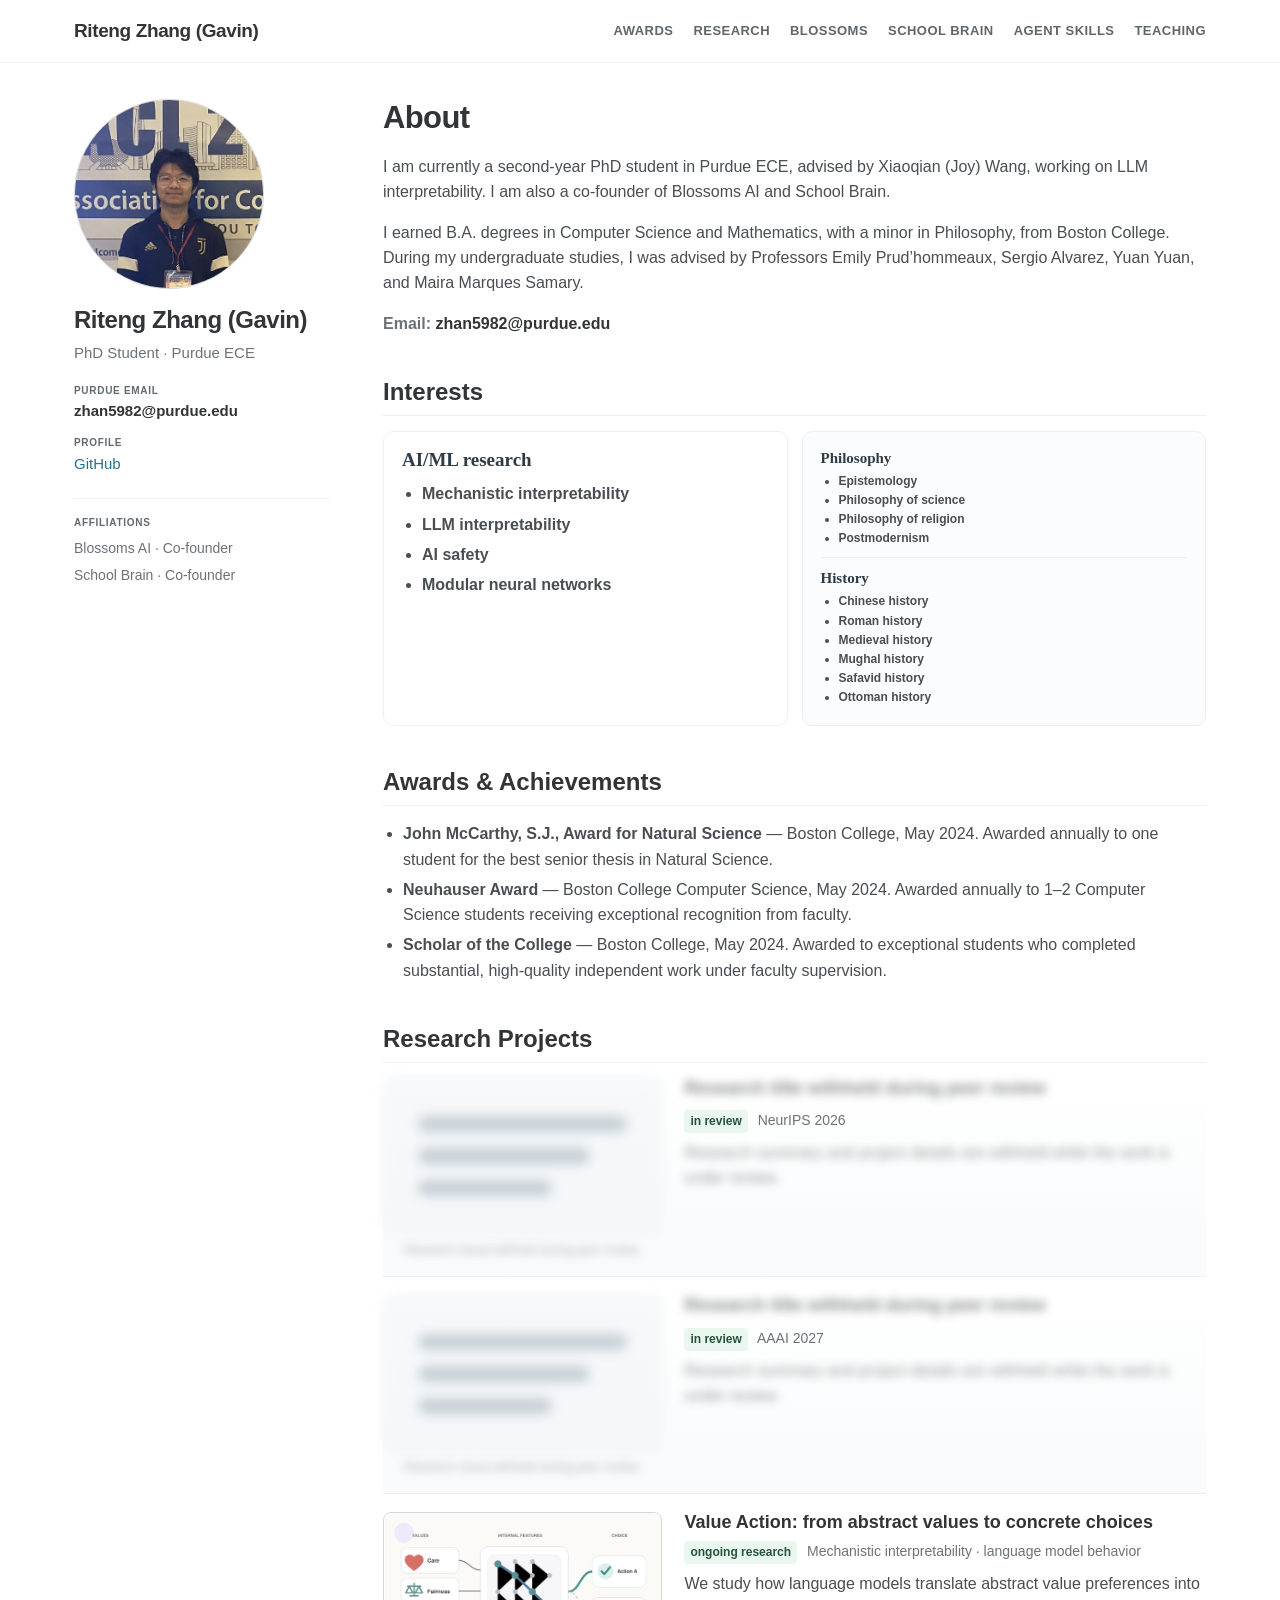
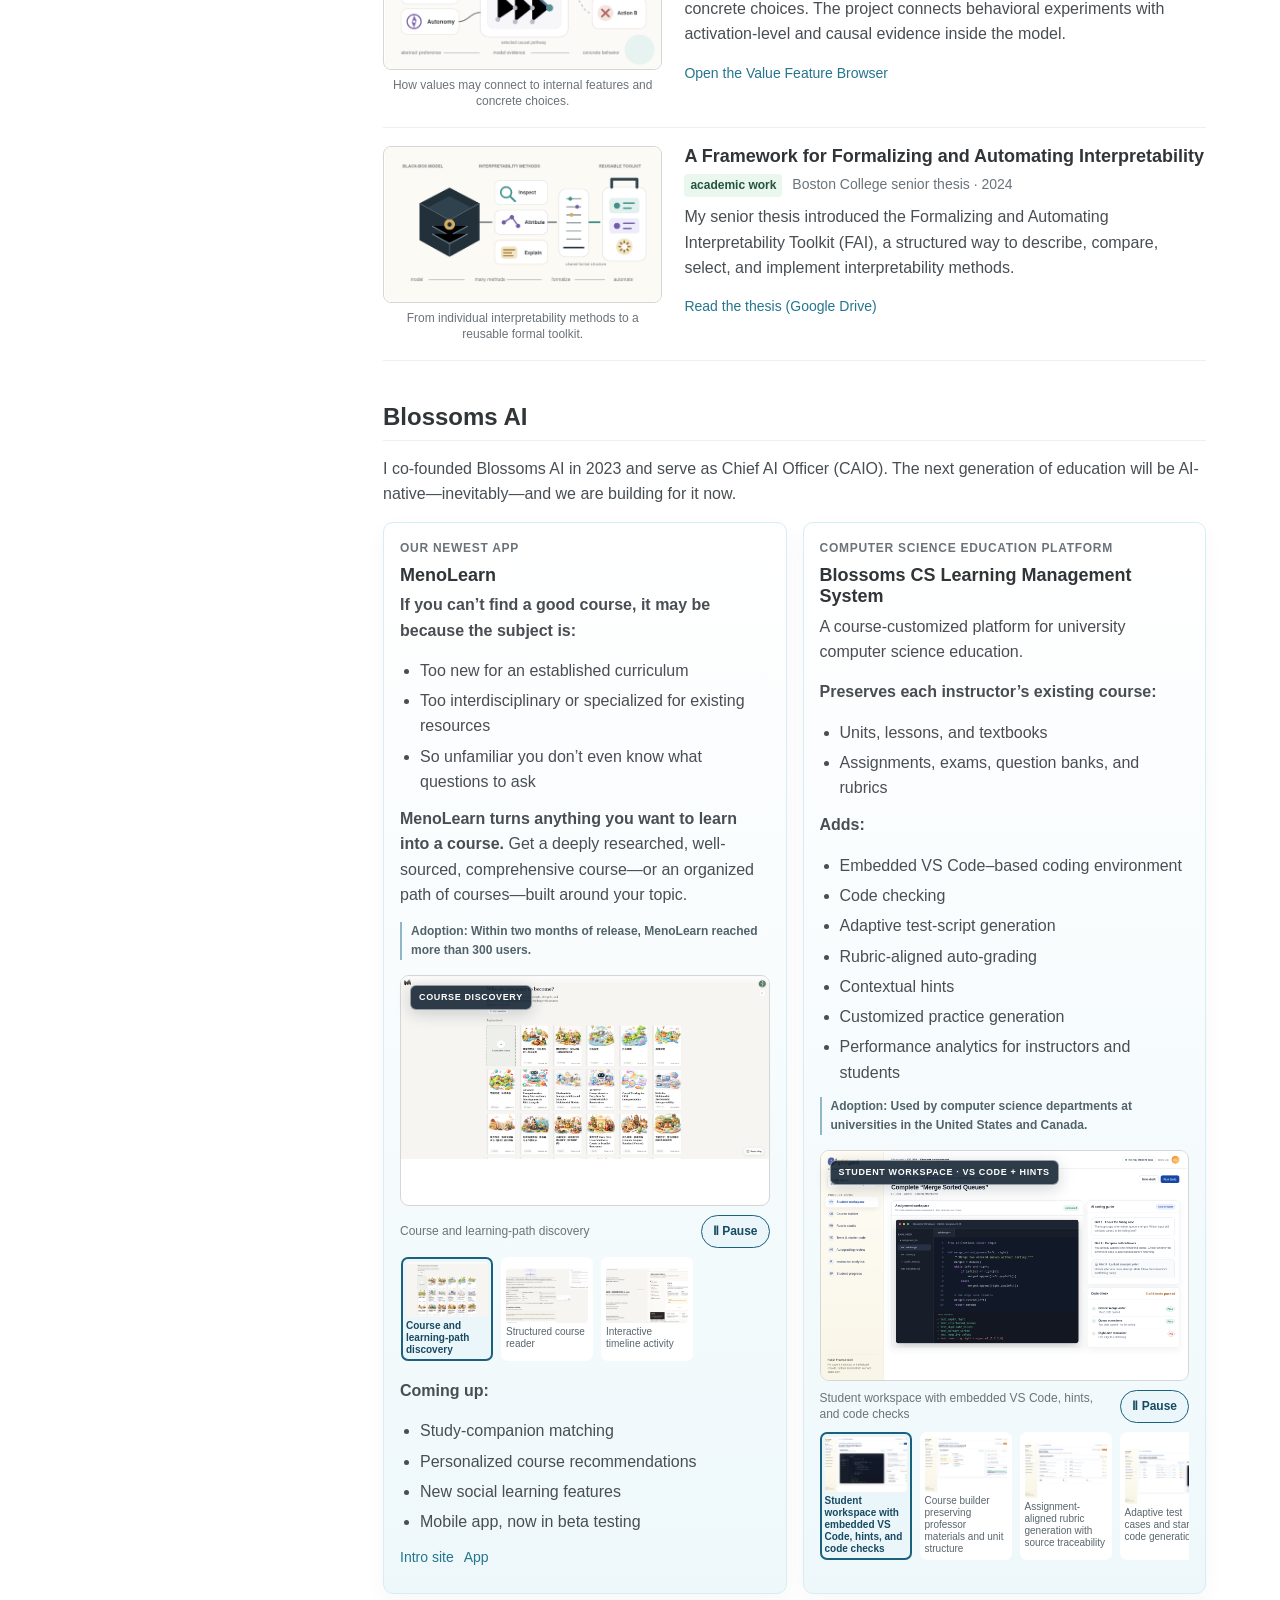
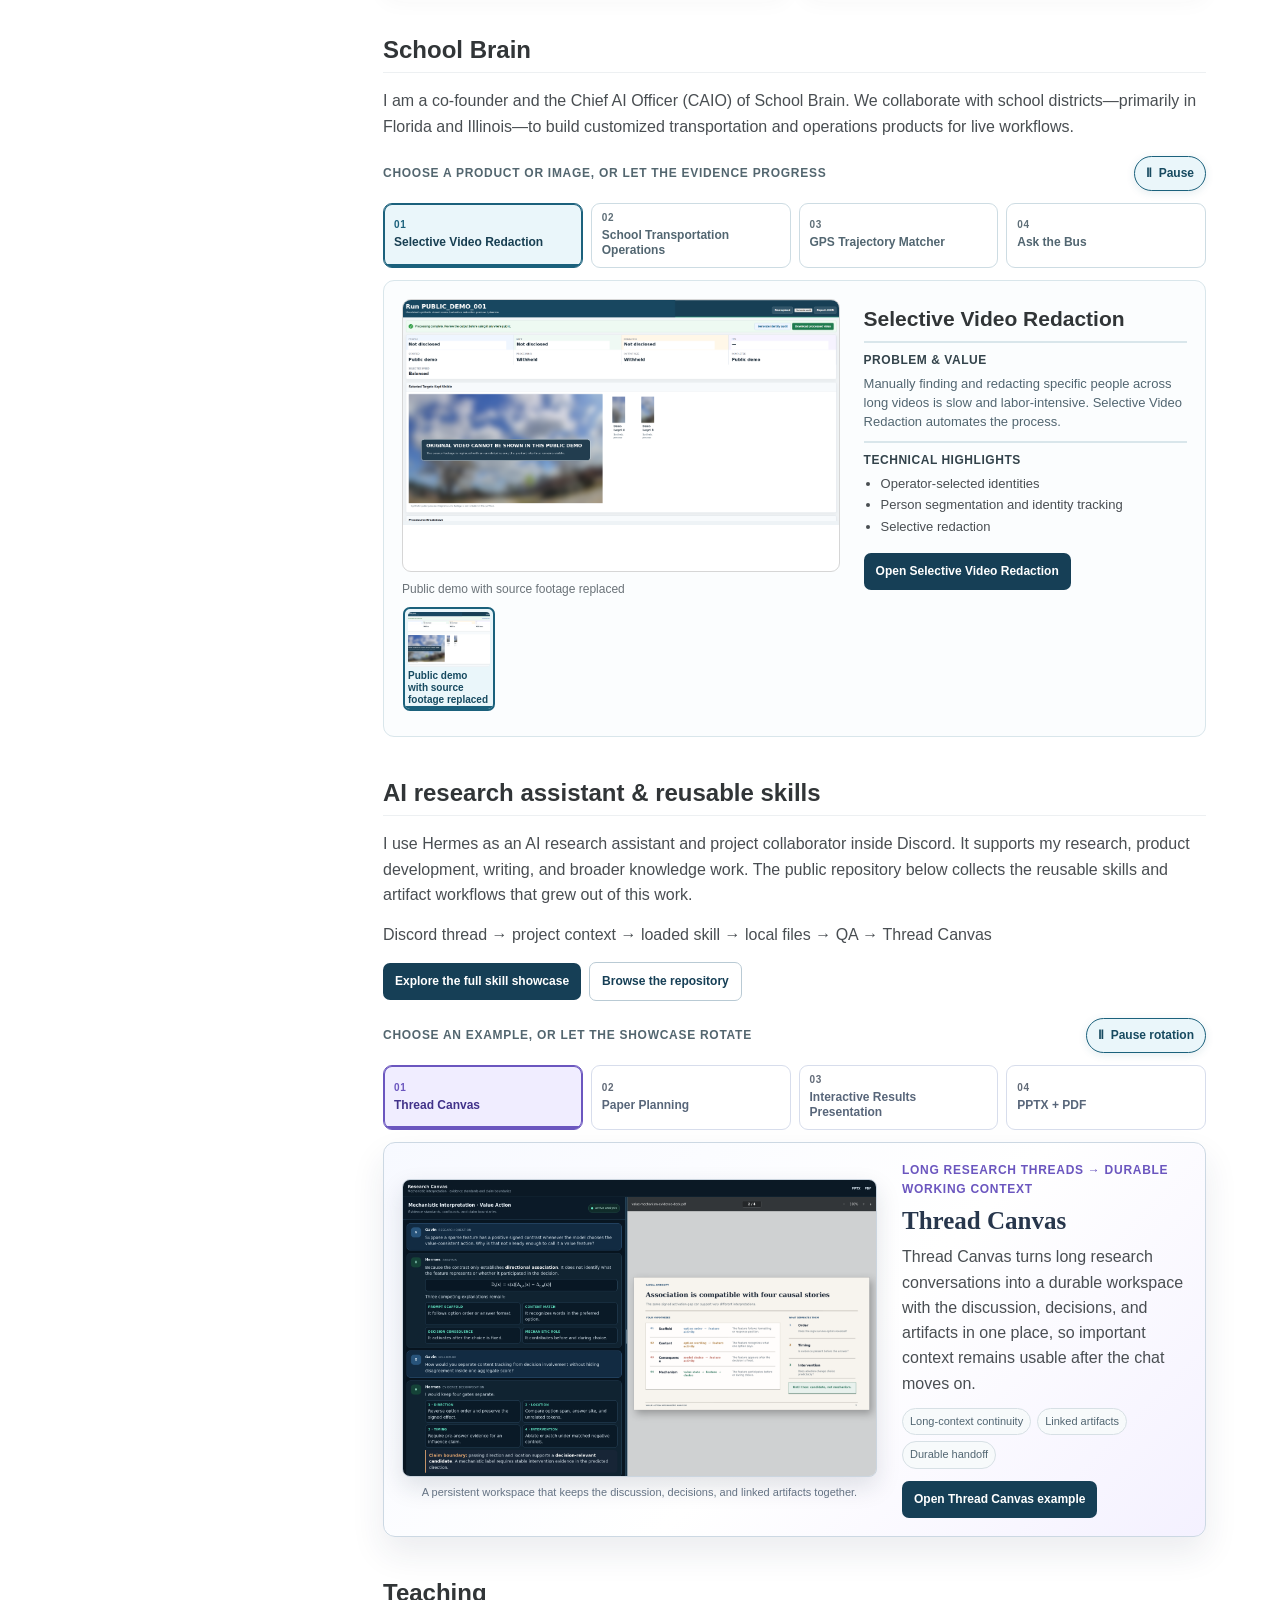
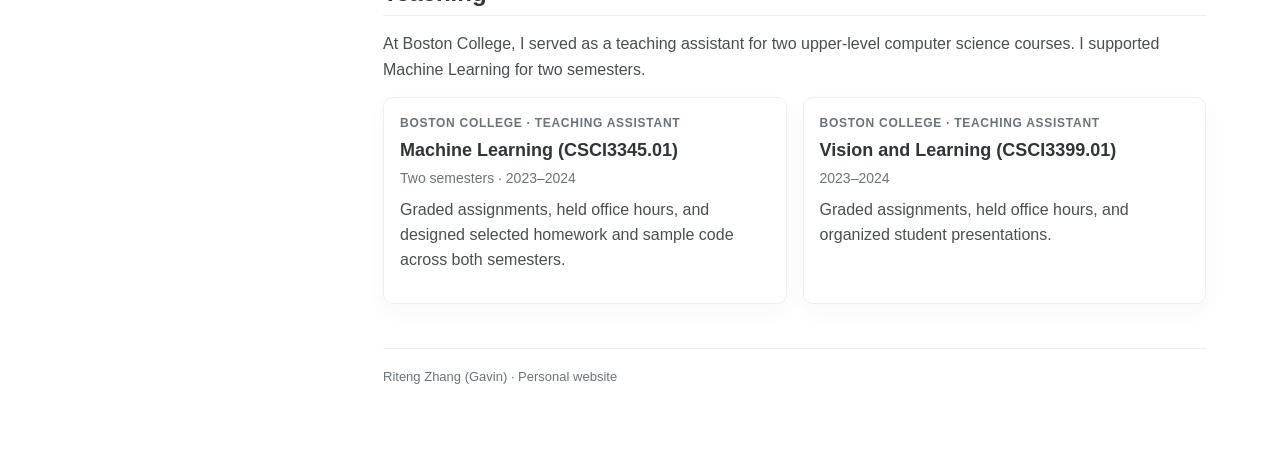
==== index.html @ 4fc99ac1 "[verified] Add Ask the Bus benchmark evidence" ====
<!DOCTYPE html>

<html lang="en">
<head>
<meta charset="utf-8"/>
<meta content="width=device-width, initial-scale=1" name="viewport"/>
<title>Riteng Zhang (Gavin Zhang) — Purdue ECE PhD Student</title>
<meta name="description" content="Riteng Zhang, also known as Gavin Zhang, is a Purdue ECE PhD student researching LLM interpretability and co-founder and CAIO of Blossoms AI and School Brain."/>
<meta name="robots" content="index, follow"/>
<meta name="google-site-verification" content="b6ixKwjdwI7HEByEQMpGnvLqZ-V-D5NJoKvL6Qh4agc"/>
<link rel="canonical" href="https://ritengzhang77-max.github.io/"/>
<link rel="me" href="https://github.com/ritengzhang77-max"/>
<link rel="me" href="https://www.linkedin.com/in/riteng-zhang-3149aa281/"/>
<meta property="og:title" content="Riteng Zhang (Gavin Zhang) — Purdue ECE PhD Student"/>
<meta property="og:description" content="Purdue ECE PhD student researching LLM interpretability; co-founder and CAIO of Blossoms AI and School Brain."/>
<meta property="og:type" content="profile"/>
<meta property="og:url" content="https://ritengzhang77-max.github.io/"/>
<meta property="og:image" content="https://ritengzhang77-max.github.io/assets/profile.jpeg"/>
<meta property="og:image:alt" content="Portrait of Riteng Zhang, also known as Gavin Zhang"/>
<meta property="profile:first_name" content="Riteng"/>
<meta property="profile:last_name" content="Zhang"/>
<meta name="twitter:card" content="summary"/>
<meta name="twitter:title" content="Riteng Zhang (Gavin Zhang) — Purdue ECE PhD Student"/>
<meta name="twitter:description" content="Purdue ECE PhD student researching LLM interpretability; co-founder and CAIO of Blossoms AI and School Brain."/>
<meta name="twitter:image" content="https://ritengzhang77-max.github.io/assets/profile.jpeg"/>
<meta name="twitter:image:alt" content="Portrait of Riteng Zhang, also known as Gavin Zhang"/>
<script type="application/ld+json">
{
  "@context": "https://schema.org",
  "@graph": [
    {
      "@type": "ProfilePage",
      "@id": "https://ritengzhang77-max.github.io/#profile-page",
      "url": "https://ritengzhang77-max.github.io/",
      "name": "Riteng Zhang (Gavin Zhang) — Purdue ECE PhD Student",
      "description": "The research and product portfolio of Riteng Zhang, also known as Gavin Zhang.",
      "dateModified": "2026-07-19T06:48:02Z",
      "mainEntity": {"@id": "https://ritengzhang77-max.github.io/#riteng-zhang"}
    },
    {
      "@type": "Person",
      "@id": "https://ritengzhang77-max.github.io/#riteng-zhang",
      "name": "Riteng Zhang",
      "alternateName": ["Gavin Zhang", "Riteng Zhang (Gavin)"],
      "givenName": "Riteng",
      "familyName": "Zhang",
      "url": "https://ritengzhang77-max.github.io/",
      "image": "https://ritengzhang77-max.github.io/assets/profile.jpeg",
      "email": "zhan5982@purdue.edu",
      "jobTitle": "PhD Student and AI Researcher",
      "affiliation": [
        {"@type": "CollegeOrUniversity", "name": "Purdue University", "url": "https://www.purdue.edu/"},
        {"@type": "Organization", "name": "Blossoms AI"},
        {"@type": "Organization", "name": "School Brain"}
      ],
      "alumniOf": {"@type": "CollegeOrUniversity", "name": "Boston College", "url": "https://www.bc.edu/"},
      "sameAs": [
        "https://github.com/ritengzhang77-max",
        "https://www.linkedin.com/in/riteng-zhang-3149aa281/"
      ],
      "knowsAbout": ["Mechanistic interpretability", "LLM interpretability", "AI safety", "Modular neural networks"]
    }
  ]
}
</script>
<style>
    /* Production V2: academic single-page navigation with public-safe research
       and product evidence. */
    :root {
      --text: #494e52;
      --heading: #313537;
      --muted: #6b7379;
      --link: #24758f;
      --line: #edf0f2;
      --line-dark: #d6d6d6;
      --bg: #fff;
      --soft: #f7f8f9;
      --soft-blue: #eef8fb;
      --soft-gold: #fff8db;
      --accent2: #7856ff;
      --max: 1180px;
    }
    * { box-sizing: border-box; }
    html { scroll-behavior: smooth; }
    body {
      margin: 0;
      background: var(--bg);
      color: var(--text);
      font-family: -apple-system, BlinkMacSystemFont, "Segoe UI", Roboto, "Helvetica Neue", Arial, sans-serif;
      font-size: 16px;
      line-height: 1.58;
    }
    a { color: var(--link); text-decoration: none; }
    a:hover { text-decoration: underline; }
    .masthead { border-bottom: 1px solid var(--line); background: rgba(255,255,255,.96); position: sticky; top: 0; z-index: 10; backdrop-filter: blur(8px); }
    .masthead-inner {
      max-width: var(--max);
      margin: 0 auto;
      padding: 16px 24px;
      display: flex;
      align-items: center;
      justify-content: space-between;
      gap: 24px;
    }
    .site-title { font-size: 19px; font-weight: 800; color: var(--heading); letter-spacing: -0.02em; }
    nav { display: flex; flex-wrap: wrap; gap: 20px; font-size: 13px; font-weight: 800; text-transform: uppercase; letter-spacing: .035em; }
    nav a { color: #5f666c; }
    .layout {
      max-width: var(--max);
      margin: 0 auto;
      padding: 36px 24px 70px;
      display: grid;
      grid-template-columns: 255px minmax(0, 1fr);
      gap: 54px;
    }
    aside { font-size: 15px; }
    .avatar {
      width: 190px;
      height: 190px;
      border-radius: 50%;
      object-fit: cover;
      display: block;
      margin-bottom: 18px;
      border: 1px solid var(--line-dark);
    }
    .author-name { color: var(--heading); font-size: 24px; line-height: 1.08; margin: 0 0 8px; font-weight: 800; }
    .author-title { margin: 0 0 16px; color: var(--muted); }
    .author-links { list-style: none; margin: 18px 0 0; padding: 0; display: grid; gap: 12px; }
    .author-links li { color: var(--muted); display: grid; gap: 1px; }
    .sidebar-label { color: #606a70; font-size: 10px; font-weight: 850; letter-spacing: .07em; text-transform: uppercase; }
    .email-display { color: var(--heading); font-weight: 750; overflow-wrap: anywhere; }
    .contact-display { margin: 4px 0 0; color: var(--muted); }
    .sidebar-note { border-top: 1px solid var(--line); margin-top: 22px; padding-top: 16px; color: var(--muted); font-size: 14px; }
    .sidebar-note strong { display: block; color: #606a70; font-size: 10px; letter-spacing: .07em; text-transform: uppercase; margin-bottom: 7px; }
    .sidebar-note span { display: block; margin-top: 5px; }
    main { min-width: 0; }
    section { scroll-margin-top: 84px; }
    h1, h2, h3 { color: var(--heading); line-height: 1.2; }
    h1 { font-size: 31px; margin: 0 0 18px; letter-spacing: -.02em; }
    h2 { font-size: 24px; margin: 42px 0 15px; padding-bottom: 8px; border-bottom: 1px solid var(--line); }
    #about > h2 { font-size: 31px; margin: 0 0 18px; padding: 0; border: 0; letter-spacing: -.02em; }
    h3 { font-size: 18px; margin: 0 0 6px; }
    p { margin: 0 0 15px; }
    ul { margin-top: 8px; }
    .notice {
      background: var(--soft-gold);
      border: 1px solid #e7cf74;
      border-radius: 6px;
      padding: 12px 14px;
      color: #665700;
      margin-bottom: 22px;
      font-size: 14px;
    }
    .intro { font-size: 18px; color: #3f4448; }
    .button-row { display: flex; flex-wrap: wrap; gap: 10px; margin: 18px 0 4px; }
    .btn {
      display: inline-flex; align-items: center; justify-content: center;
      border-radius: 5px; padding: 8px 12px; background: var(--link); color: white;
      font-weight: 800; font-size: 14px;
    }
    .btn.secondary { background: #6f777d; }
    .btn.ghost { background: white; color: var(--heading); border: 1px solid var(--line-dark); }
    .btn:hover { text-decoration: none; filter: brightness(.96); }
    .chips { display: flex; flex-wrap: wrap; gap: 8px; margin: 14px 0 18px; }
    .chip { border: 1px solid var(--line-dark); background: var(--soft); border-radius: 999px; padding: 4px 10px; font-size: 13px; color: #555; font-weight: 650; }
    .two-col { display: grid; grid-template-columns: repeat(2, minmax(0, 1fr)); gap: 16px; }
    .two-col > * { min-width: 0; }
    .card {
      border: 1px solid var(--line);
      border-radius: 10px;
      background: #fff;
      padding: 16px;
      box-shadow: 0 8px 22px rgba(49,53,55,.035);
    }
    .card.highlight { background: linear-gradient(180deg, #ffffff 0%, var(--soft-blue) 100%); border-color: #d5edf4; }
    .card.wide-card { grid-column: 1 / -1; }
    .technical-note { margin-top: 12px; padding: 11px 13px; border-left: 3px solid var(--accent2); background: rgba(255,255,255,.78); color: #4d565c; font-size: 13px; line-height: 1.45; }
    .eyebrow { color: var(--muted); font-size: 12px; text-transform: uppercase; letter-spacing: .06em; font-weight: 800; margin-bottom: 7px; }
    .compact-list { padding-left: 20px; margin: 0 0 12px; }
    .compact-list li { margin: 5px 0; }
    .project-list { display: grid; gap: 18px; }
    .project {
      display: grid; grid-template-columns: minmax(260px, 0.75fr) minmax(0, 1.4fr); gap: 22px;
      padding-bottom: 18px; border-bottom: 1px solid var(--line);
    }
    .thumb {
      width: 118px; min-height: 88px; background: linear-gradient(135deg, #e8f4f8, #f7f8f9);
      border: 1px solid var(--line-dark); border-radius: 7px; display: flex;
      align-items: center; justify-content: center; color: var(--muted);
      font-size: 12px; text-align: center; padding: 8px; font-weight: 800;
    }
    .thumb.purple { background: linear-gradient(135deg, #f0ecff, #fbfaff); color: #5b45b6; }

    .demo-img { width: 100%; aspect-ratio: 16 / 9; object-fit: contain; border-radius: 8px; border: 1px solid var(--line-dark); background: #fff; display: block; cursor: zoom-in; }
    .project-media { display: grid; gap: 7px; align-content: start; }
    .caption { color: var(--muted); font-size: 12px; line-height: 1.35; text-align: center; }
    main img { cursor: zoom-in; }

    .screenshot-strip { display: grid; grid-template-columns: repeat(2, minmax(0, 1fr)); gap: 10px; margin: 14px 0; }
    .screenshot-strip figure { margin: 0; }
    .screenshot-strip figure:first-child { grid-column: 1 / -1; }
    .compact-filmstrip { display: flex; gap: 10px; margin: 12px 0 0; overflow-x: auto; padding: 2px 2px 8px; scroll-snap-type: x proximity; }
    .compact-filmstrip figure { flex: 0 0 225px; margin: 0; scroll-snap-align: start; }
    .compact-filmstrip img { width: 100%; aspect-ratio: 16 / 10; object-fit: cover; object-position: top; border: 1px solid var(--line-dark); border-radius: 7px; background: #fff; display: block; }
    .compact-filmstrip figcaption { color: var(--muted); font-size: 11px; line-height: 1.3; margin-top: 5px; }
    .screenshot-strip figure:nth-child(2):last-child { grid-column: 1 / -1; }
    .screenshot-strip img { width: 100%; aspect-ratio: 16 / 9; object-fit: contain; object-position: top center; border-radius: 8px; border: 1px solid var(--line-dark); background: #fff; display: block; cursor: zoom-in; }
    .screenshot-strip figure:first-child img { aspect-ratio: 16 / 10; }
    .screenshot-strip figcaption { color: var(--muted); font-size: 12px; line-height: 1.3; margin-top: 5px; text-align: center; }
    .card-visual { margin: 14px 0 10px; }
    .card-visual img { width: 100%; aspect-ratio: 16 / 9; object-fit: contain; object-position: top center; border-radius: 9px; border: 1px solid var(--line-dark); background: #fff; display: block; cursor: zoom-in; }
    .visual-placeholder { min-height: 190px; margin: 14px 0 10px; padding: 18px; border: 1px dashed #aebdc3; border-radius: 9px; background: #fff; display: flex; flex-direction: column; justify-content: center; gap: 6px; color: var(--muted); text-align: center; }
    .visual-placeholder strong { color: var(--heading); }
    .image-help { margin: 10px 0 2px; color: var(--muted); font-size: 13px; }
    .image-lightbox { width: min(96vw, 1500px); max-width: none; border: 0; border-radius: 12px; padding: 0; background: #11161a; color: #fff; box-shadow: 0 28px 90px rgba(0,0,0,.45); }
    .image-lightbox::backdrop { background: rgba(12,16,20,.88); }
    .image-lightbox-inner { position: relative; padding: 50px 18px 18px; }
    .image-lightbox img { display: block; width: 100%; max-height: 84vh; object-fit: contain; background: #fff; border-radius: 8px; cursor: default; }
    .image-lightbox-caption { margin: 10px 4px 0; color: #d8dee3; font-size: 14px; text-align: center; }
    .image-lightbox-close { position: absolute; top: 10px; right: 14px; border: 1px solid #66727b; border-radius: 999px; background: #20282e; color: #fff; width: 34px; height: 34px; font-size: 22px; line-height: 1; cursor: pointer; }
    .cover-review { margin-top: 16px; padding: 14px; border: 1px dashed var(--line-dark); border-radius: 10px; background: var(--soft); }
    .cover-review-title { margin: 0 0 10px; color: var(--heading); font-size: 14px; font-weight: 800; }
    .cover-options { display: grid; grid-template-columns: repeat(2, minmax(0, 1fr)); gap: 12px; }
    .cover-options figure { margin: 0; }
    .cover-options a { display: block; }
    .cover-options img { width: 100%; aspect-ratio: 16 / 9; object-fit: cover; border-radius: 8px; border: 1px solid var(--line-dark); background: #fff; display: block; }
    .cover-options figcaption { margin-top: 5px; color: var(--muted); font-size: 12px; line-height: 1.35; }
    .thumb.green { background: linear-gradient(135deg, #e8f7ee, #fbfffd); color: #2e6d4f; }
    .thumb.blue { background: linear-gradient(135deg, #e7f4ff, #fbfdff); color: #2f668a; }
    .venue { color: var(--muted); font-size: 14px; margin-bottom: 7px; }
    .status { display: inline-block; font-size: 12px; font-weight: 800; color: #5f666c; background: #f2f3f3; border-radius: 4px; padding: 2px 6px; margin-right: 6px; }
    .status.public { color: #25543c; background: #e9f7ef; }
    .status.demo { color: #245a72; background: #e8f6fb; }
    .status.placeholder { color: #735f20; background: #fff4c9; }
    .links { display: flex; flex-wrap: wrap; gap: 10px; margin-top: 9px; font-size: 14px; }
    .links a, .links span { border-bottom: 1px solid transparent; }
    .placeholder-box { border: 1px dashed var(--line-dark); background: var(--soft); padding: 13px; border-radius: 7px; color: var(--muted); }
    .small { color: var(--muted); font-size: 14px; }
    .privacy-note { background: #fbfbfb; border-left: 3px solid var(--accent2); padding: 10px 12px; color: #555; font-size: 14px; margin: 12px 0; }
    footer { margin-top: 44px; padding-top: 18px; border-top: 1px solid var(--line); color: var(--muted); font-size: 13px; }
    @media (max-width: 900px) {
      .masthead { position: static; }
      .masthead-inner { align-items: flex-start; flex-direction: column; gap: 12px; }
      nav { gap: 14px; }
      .layout { grid-template-columns: 1fr; gap: 26px; }
      .avatar { width: 145px; height: 145px; }
      .two-col { grid-template-columns: 1fr; }
      .project { grid-template-columns: 1fr; }
      .screenshot-strip { grid-template-columns: 1fr; }
      .screenshot-strip figure { grid-column: 1 !important; }
      .cover-options { grid-template-columns: 1fr; }
      .thumb { width: 100%; min-height: 70px; }
    }
  </style>
<style>
.proposal-switcher{position:fixed;z-index:90;left:50%;bottom:14px;transform:translateX(-50%);display:flex;align-items:center;gap:5px;padding:7px;background:#15283f;color:#fff;border:1px solid #ffffff30;border-radius:10px;box-shadow:0 14px 40px #0b1d3040;font-size:11px;white-space:nowrap}.proposal-switcher b{padding:0 8px;color:#b9cad9}.proposal-switcher a{color:#fff;text-decoration:none;padding:7px 9px;border-radius:6px}.proposal-switcher a:hover{background:#ffffff1c}.showcase-note{border:1px solid #d9e6eb;background:#f3fafb;border-radius:9px;padding:11px 13px;color:#4b6470;font-size:13px;margin:10px 0 18px}.project-tags{display:flex;gap:6px;flex-wrap:wrap;margin:12px 0}.project-tags span{font-size:11px;border:1px solid #d7e0e5;background:#f7fafb;border-radius:999px;padding:4px 7px;color:#526672}.showcase-link{display:inline-flex;text-decoration:none;border-radius:7px;padding:9px 12px;background:#163f56;color:#fff;font-weight:750;font-size:12px}.showcase-link.secondary{background:#fff;color:#163f56;border:1px solid #b9cad4}.showcase-media img{width:100%;display:block;border-radius:8px;border:1px solid var(--line-dark);cursor:zoom-in}.showcase-caption{font-size:11px;color:var(--muted);margin-top:6px}.showcase-actions{display:flex;gap:8px;align-items:center;flex-wrap:wrap;margin-top:13px}.showcase-button{border:1px solid #b9cad4;background:#fff;color:#163f56;border-radius:7px;padding:8px 11px;font-weight:750;font-size:12px;cursor:pointer}@media(max-width:760px){.proposal-switcher{left:10px;right:10px;transform:none;overflow-x:auto;justify-content:flex-start}.proposal-switcher b{display:none}}

.stage-toolbar{display:flex;align-items:center;justify-content:space-between;gap:14px;margin:17px 0 12px}.stage-label{font-size:12px;font-weight:850;letter-spacing:.06em;text-transform:uppercase;color:#53666f}.stage-play{display:inline-flex;align-items:center;gap:7px;border:1px solid #1b617c;background:#eaf6fa;color:#174a60;border-radius:999px;padding:7px 11px;font:inherit;font-size:12px;font-weight:850;cursor:pointer;box-shadow:0 2px 8px rgba(27,97,124,.12);transition:background .15s ease,border-color .15s ease,color .15s ease,box-shadow .15s ease}.stage-play:hover{background:#d8eff6;box-shadow:0 3px 12px rgba(27,97,124,.2)}.stage-play[aria-pressed="false"]{background:#fff1c7;border-color:#c88713;color:#654600;box-shadow:0 2px 9px rgba(200,135,19,.18)}.stage-play[aria-pressed="false"]:hover{background:#ffe7a5}.stage-selectors{display:grid;grid-template-columns:repeat(4,minmax(0,1fr));gap:8px;margin:0 0 12px}.stage-select{position:relative;overflow:hidden;min-height:52px;border:1px solid #cddce3;background:#fff;border-radius:9px;padding:9px 10px;text-align:left;cursor:pointer;color:#526671;font:inherit;transition:transform .15s ease,border-color .15s ease,background .15s ease}.stage-select:hover{transform:translateY(-1px);border-color:#7ca9ba;background:#f8fcfd}.stage-select .stage-number{display:block;font-size:10px;line-height:1;font-weight:900;letter-spacing:.08em;color:#5f6f78;margin-bottom:5px}.stage-select .stage-name{display:block;font-size:12px;line-height:1.25;font-weight:800}.stage-select.active{border-color:#1b617c;background:#eaf6fa;color:#183f52;box-shadow:inset 0 0 0 1px #1b617c}.stage-select.active .stage-number{color:#1b617c}.stage-select-progress{position:absolute;left:0;bottom:0;height:3px;width:0;background:#1b617c}.stage-select.active.is-playing .stage-select-progress{animation:stageProgress 10s linear forwards}@keyframes stageProgress{from{width:0}to{width:100%}}.featured-stage{display:grid;grid-template-columns:minmax(0,1.4fr) minmax(270px,.6fr);gap:28px;align-items:center;background:linear-gradient(135deg,#fff,var(--soft-blue));border:1px solid #d5e5eb;border-radius:12px;padding:17px;transition:opacity .18s ease}.featured-stage.is-changing{opacity:.35}.featured-stage .showcase-media img{aspect-ratio:16/10;object-fit:contain;background:#fff}.stage-copy h3{font-size:29px;margin:7px 0 10px}.stage-copy p{font-size:17px;color:#526671}@media(prefers-reduced-motion:reduce){.stage-select-progress,.skill-select-progress{animation:none!important}.featured-stage,.stage-select,.agent-showcase,.skill-select{transition:none}}@media(max-width:800px){.stage-toolbar{align-items:flex-start}.stage-selectors{display:flex;overflow-x:auto;padding:1px 1px 7px;scroll-snap-type:x proximity}.stage-select{min-width:170px;scroll-snap-align:start}.featured-stage{grid-template-columns:1fr}}
.skills-repo-actions{margin:12px 0 16px}.skill-selectors{display:grid;grid-template-columns:repeat(4,minmax(0,1fr));gap:8px;margin:0 0 12px}.skill-select{position:relative;overflow:hidden;min-height:52px;border:1px solid #d7ddec;background:#fff;border-radius:9px;padding:9px 10px;text-align:left;cursor:pointer;color:#58667a;font:inherit;transition:transform .15s ease,border-color .15s ease,background .15s ease}.skill-select:hover{transform:translateY(-1px);border-color:#9484d8;background:#faf9ff}.skill-select .stage-number{display:block;font-size:10px;line-height:1;font-weight:900;letter-spacing:.08em;color:#626b78;margin-bottom:5px}.skill-select .stage-name{display:block;font-size:12px;line-height:1.25;font-weight:800}.skill-select.active{border-color:#6b56bf;background:#f0edff;color:#41328a;box-shadow:inset 0 0 0 1px #6b56bf}.skill-select.active .stage-number{color:#6b56bf}.skill-select-progress{position:absolute;left:0;bottom:0;height:3px;width:0;background:#6b56bf}.skill-select.active.is-playing .skill-select-progress{animation:stageProgress 10s linear forwards}.agent-showcase{display:grid;grid-template-columns:minmax(0,1.25fr) minmax(280px,.75fr);gap:25px;align-items:center;margin-top:0;border:1px solid #ccd8e3;background:linear-gradient(135deg,#f7f9ff 0%,#fff 55%,#f4f1ff 100%);border-radius:12px;padding:18px;box-shadow:0 16px 34px rgba(31,47,78,.09)}.agent-showcase-media{min-width:0}.agent-showcase-media img{width:100%;max-height:520px;object-fit:contain;display:block;border:1px solid #cbd5df;border-radius:8px;background:#e9edf3;box-shadow:0 10px 24px rgba(27,40,64,.13);cursor:zoom-in}.agent-showcase-media .caption{margin-top:8px;font-size:11px;color:#657384}.agent-showcase-copy .eyebrow{color:#6b56bf}.agent-showcase-copy h3{margin:4px 0 8px;font-family:Georgia,serif;font-size:25px;color:#27364c}.agent-showcase-copy p{margin:0 0 10px}.agent-showcase-copy .showcase-actions{margin-top:12px}@media(max-width:800px){.skill-selectors{grid-template-columns:repeat(2,minmax(0,1fr))}.agent-showcase{grid-template-columns:1fr}.agent-showcase-media img{max-height:none}}@media(prefers-reduced-motion:reduce){.skill-select-progress{animation:none!important}}
.interest-grid{display:grid;grid-template-columns:repeat(2,minmax(0,1fr));gap:14px;align-items:stretch}.interest-panel{border:1px solid var(--line);border-radius:10px;background:#fff;padding:17px 18px}.interest-panel h3{margin:0 0 10px;font-family:Georgia,serif;font-size:19px;color:#2f3b45}.interest-panel .compact-list{margin-bottom:0}.character-panel{background:#fbfcfd}.interest-subgroup h3{margin-bottom:6px;font-size:15px}.interest-subgroup .compact-list{padding-left:18px;font-size:12px;line-height:1.35}.interest-subgroup .compact-list li{margin:3px 0}.interest-subgroup+.interest-subgroup{border-top:1px solid var(--line);margin-top:11px;padding-top:11px}.interest-tags{display:flex;flex-wrap:wrap;gap:8px}.interest-tags span{display:inline-flex;align-items:center;border:1px solid #d6e0e5;background:#f7fafb;border-radius:999px;padding:7px 10px;color:#455963;font-size:12px;line-height:1.25}@media(max-width:700px){.interest-grid{grid-template-columns:1fr}}
.project.anonymous-project{background:linear-gradient(180deg,#fff 0%,#f8fafb 100%)}.anonymous-cover{width:100%;aspect-ratio:16/9;border:1px solid #d8e0e5;border-radius:9px;background:#f3f6f8;display:flex;flex-direction:column;justify-content:center;gap:16px;padding:34px;filter:blur(6px);opacity:.68;overflow:hidden}.anonymous-cover-line{display:block;height:16px;border-radius:999px;background:#aebbc3}.anonymous-cover-line:nth-child(2){width:82%}.anonymous-cover-line:nth-child(3){width:64%}.anonymous-blur{filter:blur(5px);opacity:.58;user-select:none;pointer-events:none}.anonymous-project .anonymous-blur h3,.anonymous-project h3.anonymous-blur{margin-bottom:10px}.sr-only{position:absolute;width:1px;height:1px;padding:0;margin:-1px;overflow:hidden;clip:rect(0,0,0,0);white-space:nowrap;border:0}
</style>
<style>
/* Draft 009 / V2: compact product evidence and accessible image galleries. */
.product-gallery{width:100%;min-width:0;max-width:100%;margin:15px 0 10px}.gallery-frame{position:relative;min-width:0;max-width:100%}.gallery-main{width:100%;aspect-ratio:16/10;object-fit:contain;object-position:top center;border:1px solid var(--line-dark);border-radius:9px;background:#fff;display:block;cursor:zoom-in}.gallery-image-tag{position:absolute;z-index:2;left:10px;top:10px;max-width:calc(100% - 20px);padding:6px 8px;border:1px solid rgba(255,255,255,.5);border-radius:6px;background:rgba(18,32,48,.88);box-shadow:0 4px 16px rgba(10,22,35,.18);color:#fff;font-size:9px;line-height:1.2;font-weight:900;letter-spacing:.07em;text-transform:uppercase;pointer-events:none}.gallery-controls{display:flex;align-items:center;justify-content:space-between;gap:12px;margin:9px 0 7px}.gallery-caption{color:var(--muted);font-size:12px;line-height:1.35}.gallery-toggle{flex:0 0 auto;border:1px solid #1b617c;background:#eaf6fa;color:#174a60;border-radius:999px;padding:6px 11px;font:inherit;font-size:12px;font-weight:850;cursor:pointer}.gallery-toggle[aria-pressed="false"]{background:#fff1c7;border-color:#c88713;color:#654600}.gallery-thumbs{display:flex;width:100%;min-width:0;max-width:100%;gap:8px;overflow-x:auto;padding:2px 1px 7px;scroll-snap-type:x proximity}.gallery-thumb{flex:0 0 92px;padding:3px;border:2px solid transparent;border-radius:7px;background:#fff;cursor:pointer;scroll-snap-align:start}.gallery-thumb:hover,.gallery-thumb:focus-visible{border-color:#8ab9ca}.gallery-thumb.active{border-color:#1b617c;background:#eaf6fa}.gallery-thumb img{width:100%;height:55px;object-fit:cover;object-position:top;border-radius:4px;display:block}.gallery-thumb span{display:block;margin-top:3px;color:#58666d;font-size:10px;line-height:1.2;text-align:left}.gallery-thumb.active span{color:#174a60;font-weight:800}.gallery-thumb.is-playing{position:relative;overflow:hidden}.gallery-thumb.is-playing:after{content:"";position:absolute;left:0;bottom:0;width:100%;height:3px;background:#1b617c;animation:stageProgress 10s linear forwards}
.stage-play[aria-pressed="true"],.gallery-toggle[aria-pressed="true"]{background:#eaf6fa;border-color:#1b617c;color:#174a60}.stage-play[aria-pressed="true"]:hover,.gallery-toggle[aria-pressed="true"]:hover{background:#d8eff6}.stage-play[aria-pressed="false"],.gallery-toggle[aria-pressed="false"]{background:#fff1c7;border-color:#c88713;color:#654600}.stage-play[aria-pressed="false"]:hover,.gallery-toggle[aria-pressed="false"]:hover{background:#ffe7a5}.featured-stage-v2{display:grid;grid-template-columns:minmax(0,1.15fr) minmax(290px,.85fr);gap:24px;align-items:start;border:1px solid #d9e6eb;border-radius:11px;background:#fbfdfe;padding:18px;transition:opacity .16s ease}.featured-stage-v2.is-changing{opacity:.55}.stage-gallery-main{width:100%;aspect-ratio:16/10;object-fit:contain;object-position:top center;border:1px solid var(--line-dark);border-radius:9px;background:#fff;display:block;cursor:zoom-in}.stage-copy h3{font-size:21px}.stage-value{font-size:15px;color:#40515a;margin-bottom:13px}.evidence-grid{display:grid;grid-template-columns:1fr;gap:9px;margin:0 0 11px}.evidence-block{border-top:2px solid #d9e6eb;padding-top:8px}.evidence-block h4{margin:0 0 5px;color:#33434b;font-size:12px;text-transform:uppercase;letter-spacing:.045em}.evidence-block p,.evidence-block ul{margin:0;font-size:13px;line-height:1.45}.evidence-block ul{padding-left:17px}.evidence-block li{margin:3px 0}.proof-line{margin:9px 0 12px;padding-left:9px;border-left:2px solid #8fb7c7;color:#52636b;font-size:12px;font-weight:700}.ask-grid{display:grid;grid-template-columns:repeat(2,minmax(0,1fr));gap:9px}.ask-tile{margin:0}.ask-tile img{width:100%;aspect-ratio:4/3;object-fit:cover;object-position:top;border:1px solid var(--line-dark);border-radius:7px;background:#fff;display:block}.ask-tile figcaption{font-size:10px;color:var(--muted);line-height:1.25;margin-top:3px}.stage-media-note{margin:6px 0 0;color:var(--muted);font-size:11px;line-height:1.35}.stage-select-progress{animation:none!important}.stage-select.active.is-playing .stage-select-progress{animation:stageProgress 10s linear forwards!important}.stage-thumb-progress{height:3px;background:#1b617c;width:0;margin-top:4px;border-radius:2px}.gallery-thumb.active.is-playing .stage-thumb-progress{animation:stageProgress 10s linear forwards}
@media(max-width:800px){.featured-stage-v2{grid-template-columns:1fr}.evidence-grid{grid-template-columns:1fr}.stage-selectors{display:grid;grid-template-columns:repeat(2,minmax(0,1fr));overflow:visible;padding:0}.stage-select{min-width:0}.skill-selectors{display:grid;grid-template-columns:repeat(2,minmax(0,1fr))}}
@media(max-width:520px){.gallery-thumb{flex-basis:78px}.gallery-thumb img{height:46px}.ask-grid{gap:6px}.featured-stage-v2{padding:12px}.stage-selectors{grid-template-columns:1fr 1fr}.stage-select{padding:7px;min-height:48px}}
/* Ask the Bus has five evidence states. Keep all five discoverable instead of clipping the last item in the generic horizontal rail. */
.featured-stage-v2 .gallery-thumbs.ask-evidence-thumbs{display:grid;grid-template-columns:repeat(5,minmax(0,1fr));overflow:visible}
.featured-stage-v2 .ask-evidence-thumbs .gallery-thumb{width:auto;min-width:0;max-width:none;flex:none}
@media(max-width:1199px){.featured-stage-v2 .gallery-thumbs.ask-evidence-thumbs{grid-template-columns:repeat(3,minmax(0,1fr))}}
@media(prefers-reduced-motion:reduce){html{scroll-behavior:auto}.stage-select-progress,.stage-thumb-progress{animation:none!important}.featured-stage-v2{transition:none}}
</style></head>
<body>
<header class="masthead">
<div class="masthead-inner">
<a class="site-title" href="#top">Riteng Zhang (Gavin)</a>
<nav aria-label="Main navigation">
<a href="#awards">Awards</a>
<a href="#research-projects">Research</a>
<a href="#blossoms">Blossoms</a>
<a href="#schoolbrain">School Brain</a>
<a href="#skills">Agent Skills</a>
<a href="#teaching">Teaching</a>
</nav>
</div>
</header>
<div class="layout" id="top">
<aside>
<img alt="Riteng Zhang (Gavin)" class="avatar" src="assets/profile.jpeg"/>
<h1 class="author-name">Riteng Zhang (Gavin)</h1>
<p class="author-title">PhD Student · Purdue ECE</p>
<ul class="author-links">
<li><span class="sidebar-label">Purdue email</span><span class="email-display">zhan5982@purdue.edu</span></li>
<li><span class="sidebar-label">Profile</span><a href="https://github.com/ritengzhang77-max" rel="noopener noreferrer" target="_blank">GitHub</a></li>

</ul>
<div class="sidebar-note"><strong>Affiliations</strong><span>Blossoms AI · Co-founder</span><span>School Brain · Co-founder</span></div>
</aside>
<main>
<section id="about">
<h2>About</h2>
<p>I am currently a second-year PhD student in Purdue ECE, advised by Xiaoqian (Joy) Wang, working on LLM interpretability. I am also a co-founder of Blossoms AI and School Brain.</p>
<p>I earned B.A. degrees in Computer Science and Mathematics, with a minor in Philosophy, from Boston College. During my undergraduate studies, I was advised by Professors Emily Prud’hommeaux, Sergio Alvarez, Yuan Yuan, and Maira Marques Samary.</p>
<p class="contact-display"><strong>Email:</strong> <span class="email-display">zhan5982@purdue.edu</span></p>
</section>
<section id="interests">
<h2>Interests</h2>
<div class="interest-grid">
<article class="interest-panel research-panel">
<h3>AI/ML research</h3>
<ul class="compact-list">
<li><strong>Mechanistic interpretability</strong></li>
<li><strong>LLM interpretability</strong></li>
<li><strong>AI safety</strong></li>
<li><strong>Modular neural networks</strong></li>
</ul>
</article>
<article class="interest-panel character-panel">
<div class="interest-subgroup">
<h3>Philosophy</h3>
<ul class="compact-list">
<li><strong>Epistemology</strong></li>
<li><strong>Philosophy of science</strong></li>
<li><strong>Philosophy of religion</strong></li>
<li><strong>Postmodernism</strong></li>
</ul>
</div>
<div class="interest-subgroup">
<h3>History</h3>
<ul class="compact-list">
<li><strong>Chinese history</strong></li>
<li><strong>Roman history</strong></li>
<li><strong>Medieval history</strong></li>
<li><strong>Mughal history</strong></li>
<li><strong>Safavid history</strong></li>
<li><strong>Ottoman history</strong></li>
</ul>
</div>
</article>
</div>
</section>
<section id="awards">
<h2>Awards &amp; Achievements</h2>
<ul class="compact-list">
<li><strong>John McCarthy, S.J., Award for Natural Science</strong> — Boston College, May 2024. Awarded annually to one student for the best senior thesis in Natural Science.</li>
<li><strong>Neuhauser Award</strong> — Boston College Computer Science, May 2024. Awarded annually to 1–2 Computer Science students receiving exceptional recognition from faculty.</li>
<li><strong>Scholar of the College</strong> — Boston College, May 2024. Awarded to exceptional students who completed substantial, high-quality independent work under faculty supervision.</li>
</ul>
</section>
<section id="research-projects">
<h2>Research Projects</h2>
<div class="project-list">
<article class="project anonymous-project" aria-label="Research work in review for NeurIPS 2026; title and details withheld">
<div class="project-media" aria-hidden="true">
<div class="anonymous-cover"><span class="anonymous-cover-line"></span><span class="anonymous-cover-line"></span><span class="anonymous-cover-line"></span></div>
<div class="caption anonymous-blur">Research visual withheld during peer review.</div>
</div>
<div>
<h3 class="anonymous-blur" aria-hidden="true">Research title withheld during peer review</h3>
<div class="venue"><span class="status public">in review</span> NeurIPS 2026</div>
<p class="anonymous-blur" aria-hidden="true">Research summary and project details are withheld while the work is under review.</p>
<span class="sr-only">Title and details withheld during review.</span>
</div>
</article>
<article class="project anonymous-project" aria-label="Research work in review for AAAI 2027; title and details withheld">
<div class="project-media" aria-hidden="true">
<div class="anonymous-cover"><span class="anonymous-cover-line"></span><span class="anonymous-cover-line"></span><span class="anonymous-cover-line"></span></div>
<div class="caption anonymous-blur">Research visual withheld during peer review.</div>
</div>
<div>
<h3 class="anonymous-blur" aria-hidden="true">Research title withheld during peer review</h3>
<div class="venue"><span class="status public">in review</span> AAAI 2027</div>
<p class="anonymous-blur" aria-hidden="true">Research summary and project details are withheld while the work is under review.</p>
<span class="sr-only">Title and details withheld during review.</span>
</div>
</article>
<article class="project">
<div class="project-media">
<img alt="Values connected through internal model features to concrete action choices" class="demo-img" src="assets/value-action-cover-a-decision-bridge.png"/>
<div class="caption">How values may connect to internal features and concrete choices.</div>
</div>
<div>
<h3>Value Action: from abstract values to concrete choices</h3>
<div class="venue"><span class="status public">ongoing research</span> Mechanistic interpretability · language model behavior</div>
<p>We study how language models translate abstract value preferences into concrete choices. The project connects behavioral experiments with activation-level and causal evidence inside the model.</p>
<div class="links">
<a href="/value-action-atlas/" rel="noopener noreferrer" target="_blank">Open the Value Feature Browser</a>
</div>
</div>
</article>
<article class="project">
<div class="project-media">
<img alt="Interpretability methods becoming a formalized reusable toolkit" class="demo-img" src="assets/thesis-cover-a-fai-toolkit.png"/>
<div class="caption">From individual interpretability methods to a reusable formal toolkit.</div>
</div>
<div>
<h3>A Framework for Formalizing and Automating Interpretability</h3>
<div class="venue"><span class="status public">academic work</span> Boston College senior thesis · 2024</div>
<p>My senior thesis introduced the Formalizing and Automating Interpretability Toolkit (FAI), a structured way to describe, compare, select, and implement interpretability methods.</p>
<div class="links"><a href="https://drive.google.com/file/d/1o4Ds3zE-oLlo7Ho0rgVn8BDt1xZLB0oq/view?usp=sharing" rel="noopener noreferrer" target="_blank">Read the thesis (Google Drive)</a></div>
</div>
</article>
</div>

</section>
<section id="blossoms">
<h2>Blossoms AI</h2>
<p>I co-founded Blossoms AI in 2023 and serve as Chief AI Officer (CAIO). The next generation of education will be AI-native—inevitably—and we are building for it now.</p>
<div class="two-col">
<article class="card highlight">
<div class="eyebrow">Our newest app</div>
<h3>MenoLearn</h3>
<p><strong>If you can’t find a good course, it may be because the subject is:</strong></p>
<ul class="compact-list">
<li>Too new for an established curriculum</li>
<li>Too interdisciplinary or specialized for existing resources</li>
<li>So unfamiliar you don’t even know what questions to ask</li>
</ul>
<p><strong>MenoLearn turns anything you want to learn into a course.</strong> Get a deeply researched, well-sourced, comprehensive course—or an organized path of courses—built around your topic.</p>
<div class="proof-line"><strong>Adoption:</strong> Within two months of release, MenoLearn reached more than 300 users.</div>
<div class="product-gallery" data-gallery="menolearn" role="region" aria-label="MenoLearn screenshot gallery"></div>
<p><strong>Coming up:</strong></p>
<ul class="compact-list">
<li>Study-companion matching</li>
<li>Personalized course recommendations</li>
<li>New social learning features</li>
<li>Mobile app, now in beta testing</li>
</ul>

<div class="links">
<a href="https://menolearn.com/" rel="noopener noreferrer" target="_blank">Intro site</a>
<a href="https://app.menolearn.com/" rel="noopener noreferrer" target="_blank">App</a>
</div>
</article>
<article class="card highlight">
<div class="eyebrow">Computer science education platform</div>
<h3>Blossoms CS Learning Management System</h3>
<p>A course-customized platform for university computer science education.</p>
<p><strong>Preserves each instructor’s existing course:</strong></p>
<ul class="compact-list">
<li>Units, lessons, and textbooks</li>
<li>Assignments, exams, question banks, and rubrics</li>
</ul>
<p><strong>Adds:</strong></p>
<ul class="compact-list">
<li>Embedded VS Code–based coding environment</li>
<li>Code checking</li>
<li>Adaptive test-script generation</li>
<li>Rubric-aligned auto-grading</li>
<li>Contextual hints</li>
<li>Customized practice generation</li>
<li>Performance analytics for instructors and students</li>
</ul>
<div class="proof-line"><strong>Adoption:</strong> Used by computer science departments at universities in the United States and Canada.</div>
<div class="product-gallery" data-gallery="lms" role="region" aria-label="Blossoms LMS screenshot gallery"></div>

</article>
</div>
</section>
<section id="schoolbrain">
<h2>School Brain</h2>
<p>I am a co-founder and the Chief AI Officer (CAIO) of School Brain. We collaborate with school districts—primarily in Florida and Illinois—to build customized transportation and operations products for live workflows.</p>
<div class="stage-toolbar">
  <div class="stage-label">Choose a product or image, or let the evidence progress</div>
  <button class="stage-play" id="stage-play" type="button" aria-pressed="true" aria-label="School Brain automatic rotation"><span aria-hidden="true">Ⅱ</span> Pause</button>
</div>
<div class="stage-selectors" role="tablist" aria-label="Choose a School Brain project">
  <button class="stage-select active" id="stage-tab-video" type="button" data-stage="video" role="tab" aria-selected="true" aria-controls="featured-stage" tabindex="0"><span class="stage-number">01</span><span class="stage-name">Selective Video Redaction</span><span class="stage-select-progress" aria-hidden="true"></span></button>
  <button class="stage-select" id="stage-tab-workflow" type="button" data-stage="workflow" role="tab" aria-selected="false" aria-controls="featured-stage" tabindex="-1"><span class="stage-number">02</span><span class="stage-name">School Transportation Operations</span><span class="stage-select-progress" aria-hidden="true"></span></button>
  <button class="stage-select" id="stage-tab-trajectory" type="button" data-stage="trajectory" role="tab" aria-selected="false" aria-controls="featured-stage" tabindex="-1"><span class="stage-number">03</span><span class="stage-name">GPS Trajectory Matcher</span><span class="stage-select-progress" aria-hidden="true"></span></button>
  <button class="stage-select" id="stage-tab-ask" type="button" data-stage="ask" role="tab" aria-selected="false" aria-controls="featured-stage" tabindex="-1"><span class="stage-number">04</span><span class="stage-name">Ask the Bus</span><span class="stage-select-progress" aria-hidden="true"></span></button>
</div>
<article class="featured-stage-v2" id="featured-stage" role="tabpanel" aria-labelledby="stage-tab-video" aria-live="polite">
  <div id="stage-media"></div>
  <div class="stage-copy" id="stage-copy"></div>
</article>
</section>
<section id="skills">
<h2>AI research assistant &amp; reusable skills</h2>
<p>I use Hermes as an AI research assistant and project collaborator inside Discord. It supports my research, product development, writing, and broader knowledge work. The public repository below collects the reusable skills and artifact workflows that grew out of this work.</p>
<p class="workflow-line">Discord thread → project context → loaded skill → local files → QA → Thread Canvas</p>
<div class="showcase-actions skills-repo-actions">
  <a class="showcase-link" href="https://ritengzhang77-max.github.io/gavin_skill/" target="_blank" rel="noopener noreferrer">Explore the full skill showcase</a>
  <a class="showcase-link secondary" href="https://github.com/ritengzhang77-max/gavin_skill" target="_blank" rel="noopener noreferrer">Browse the repository</a>
</div>
<div class="stage-toolbar skill-toolbar">
  <div class="stage-label">Choose an example, or let the showcase rotate</div>
  <button class="stage-play" id="skill-play" type="button" aria-pressed="true" aria-label="Skills automatic rotation"><span aria-hidden="true">Ⅱ</span> Pause rotation</button>
</div>
<div class="skill-selectors" role="tablist" aria-label="Choose an agent workflow example">
  <button class="skill-select active" id="skill-tab-canvas" type="button" data-skill="canvas" role="tab" aria-selected="true" aria-controls="skill-stage" tabindex="0"><span class="stage-number">01</span><span class="stage-name">Thread Canvas</span><span class="skill-select-progress" aria-hidden="true"></span></button>
  <button class="skill-select" id="skill-tab-paper" type="button" data-skill="paper" role="tab" aria-selected="false" aria-controls="skill-stage" tabindex="-1"><span class="stage-number">02</span><span class="stage-name">Paper Planning</span><span class="skill-select-progress" aria-hidden="true"></span></button>
  <button class="skill-select" id="skill-tab-artifact" type="button" data-skill="artifact" role="tab" aria-selected="false" aria-controls="skill-stage" tabindex="-1"><span class="stage-number">03</span><span class="stage-name">Interactive Results Presentation</span><span class="skill-select-progress" aria-hidden="true"></span></button>
  <button class="skill-select" id="skill-tab-deck" type="button" data-skill="deck" role="tab" aria-selected="false" aria-controls="skill-stage" tabindex="-1"><span class="stage-number">04</span><span class="stage-name">PPTX + PDF</span><span class="skill-select-progress" aria-hidden="true"></span></button>
</div>
<article class="agent-showcase" id="skill-stage" role="tabpanel" aria-labelledby="skill-tab-canvas">
  <div class="agent-showcase-media">
    <img alt="Academic mechanistic-interpretability discussion beside a natural PDF document preview in Research Canvas" id="skill-image" src="assets/thread-canvas-workflow.png"/>
    <div class="caption" id="skill-caption">A persistent workspace that keeps the discussion, decisions, and linked artifacts together.</div>
  </div>
  <div class="agent-showcase-copy">
    <div class="eyebrow" id="skill-eyebrow">Long research threads → durable working context</div>
    <h3 id="skill-title">Thread Canvas</h3>
    <p id="skill-desc">Thread Canvas turns long research conversations into a durable workspace with the discussion, decisions, and artifacts in one place, so important context remains usable after the chat moves on.</p>
    <div class="project-tags" id="skill-tags"><span>Long-context continuity</span><span>Linked artifacts</span><span>Durable handoff</span></div>
    <div class="showcase-actions" id="skill-actions"><a class="showcase-link" href="https://ritengzhang77-max.github.io/gavin_skill/demos/thread-canvas-demo.html" target="_blank" rel="noopener noreferrer">Open Thread Canvas example</a></div>
  </div>
</article>
</section>
<section id="teaching">
<h2>Teaching</h2>
<p>At Boston College, I served as a teaching assistant for two upper-level computer science courses. I supported Machine Learning for two semesters.</p>
<div class="two-col">
<article class="card">
<div class="eyebrow">Boston College · Teaching Assistant</div>
<h3>Machine Learning (CSCI3345.01)</h3>
<div class="venue">Two semesters · 2023–2024</div>
<p>Graded assignments, held office hours, and designed selected homework and sample code across both semesters.</p>
</article>
<article class="card">
<div class="eyebrow">Boston College · Teaching Assistant</div>
<h3>Vision and Learning (CSCI3399.01)</h3>
<div class="venue">2023–2024</div>
<p>Graded assignments, held office hours, and organized student presentations.</p>
</article>
</div>
</section>
<footer>Riteng Zhang (Gavin) · Personal website</footer>
</main>
</div>
<dialog aria-label="Expanded image preview" class="image-lightbox" id="image-lightbox">
<div class="image-lightbox-inner">
<button aria-label="Close expanded image" class="image-lightbox-close" type="button">×</button>
<img alt="" id="image-lightbox-img"/>
<p class="image-lightbox-caption" id="image-lightbox-caption"></p>
</div>
</dialog>
<script>
(() => {
  const dialog=document.getElementById('image-lightbox');
  const expanded=document.getElementById('image-lightbox-img');
  const caption=document.getElementById('image-lightbox-caption');
  const closeButton=dialog.querySelector('.image-lightbox-close');
  function prepareImage(img){
    if(img.closest('.gallery-thumb')) return;
    img.tabIndex=0;img.setAttribute('role','button');img.removeAttribute('aria-label');
  }
  function openImage(img,event){
    if(event)event.preventDefault();
    expanded.src=img.currentSrc||img.src;expanded.alt=img.alt||'Expanded preview';
    const figure=img.closest('figure');
    const figureCaption=figure?.querySelector('figcaption')?.textContent.trim()||'';
    const nearby=img.parentElement?.querySelector('.caption,.gallery-caption,.stage-media-note')?.textContent.trim()||'';
    caption.textContent=figureCaption||nearby||img.alt||'';dialog.showModal();
    window.imageLightboxOpen=true;window.dispatchEvent(new Event('lightboxchange'));
  }
  document.querySelectorAll('main img').forEach(prepareImage);
  document.querySelector('main').addEventListener('click',event=>{
    if(event.target.closest('.gallery-thumb'))return;
    const img=event.target.closest('img');
    if(img)openImage(img,event);
  });
  document.querySelector('main').addEventListener('keydown',event=>{const img=event.target.closest('img[role="button"]');if(img&&(event.key==='Enter'||event.key===' '))openImage(img,event)});
  new MutationObserver(records=>records.forEach(r=>r.addedNodes.forEach(node=>{if(node.nodeType!==1)return;if(node.matches?.('img'))prepareImage(node);node.querySelectorAll?.('img').forEach(prepareImage)}))).observe(document.querySelector('main'),{childList:true,subtree:true});
  closeButton.addEventListener('click',()=>dialog.close());
  dialog.addEventListener('click',event=>{if(event.target===dialog)dialog.close()});
  dialog.addEventListener('close',()=>{window.imageLightboxOpen=false;window.dispatchEvent(new Event('lightboxchange'))});
})();
</script>
<script>
const motionQuery=window.matchMedia('(prefers-reduced-motion: reduce)');

const blossomGalleries={
 menolearn:[
  {src:'assets/menolearn-course-gallery.png',alt:'MenoLearn course discovery grid with course cards',caption:'Course and learning-path discovery',tag:'Course discovery'},
  {src:'assets/menolearn-ai-safety-course-reader.png',alt:'MenoLearn course reader with lesson outline and learning content',caption:'Structured course reader',tag:'Structured course reader'},
  {src:'assets/menolearn-interactive-timeline-activity.png',alt:'MenoLearn interactive timeline within a course lesson',caption:'Interactive timeline activity',tag:'Interactive learning activity'}
 ],
 lms:[
  {src:'assets/blossoms-lms-workspace-vscode-hints.png',alt:'Public Blossoms LMS frontend shell showing an embedded VS Code based student workspace, contextual hints, and test results',caption:'Student workspace with embedded VS Code, hints, and code checks',tag:'Student workspace · VS Code + hints'},
  {src:'assets/blossoms-lms-course-builder.png',alt:'Public Blossoms LMS frontend shell showing course units organized from professor provided materials',caption:'Course builder preserving professor materials and unit structure',tag:'Course builder · professor materials'},
  {src:'assets/blossoms-lms-rubric-studio.png',alt:'Public Blossoms LMS frontend shell showing rubric generation grounded in assignment goals and course sources',caption:'Assignment-aligned rubric generation with source traceability',tag:'Rubric studio · assignment aligned'},
  {src:'assets/blossoms-lms-test-starter-builder.png',alt:'Public Blossoms LMS frontend shell showing generated tests and starter sample code',caption:'Adaptive test cases and starter-code generation',tag:'Test suite · starter code'},
  {src:'assets/blossoms-lms-autograding-review.png',alt:'Public Blossoms LMS frontend shell showing rubric-level autograding evidence and deduction reasons',caption:'Autograding review with evidence and deduction or no-deduction reasons',tag:'Autograding · evidence + reasons'},
  {src:'assets/blossoms-lms-instructor-analytics.png',alt:'Public Blossoms LMS frontend shell showing instructor analytics and teaching actions',caption:'Instructor analytics for rubric bottlenecks and retry patterns',tag:'Instructor analytics'},
  {src:'assets/blossoms-lms-student-progress.png',alt:'Public Blossoms LMS frontend shell showing student mastery, rubric feedback, and recommended practice',caption:'Student progress, rubric feedback, and targeted practice',tag:'Student progress'}
 ]
};
const galleryControllers=[];
document.querySelectorAll('.product-gallery').forEach(root=>{
 const items=blossomGalleries[root.dataset.gallery];let index=0;let timer=null;let playing=!motionQuery.matches;let visible=!('IntersectionObserver' in window);
 root.innerHTML='<div class="gallery-frame"><img class="gallery-main" alt=""><span class="gallery-image-tag" aria-hidden="true"></span></div><div class="gallery-controls"><span class="gallery-caption"></span><button class="gallery-toggle" type="button"></button></div><div class="gallery-thumbs"></div>';
 const main=root.querySelector('.gallery-main'),tag=root.querySelector('.gallery-image-tag'),caption=root.querySelector('.gallery-caption'),toggle=root.querySelector('.gallery-toggle'),rail=root.querySelector('.gallery-thumbs');
 rail.innerHTML=items.map((item,i)=>`<button class="gallery-thumb" type="button" data-index="${i}" aria-label="Select ${item.caption}"><img src="${item.src}" alt="${item.alt}"><span>${item.caption}</span></button>`).join('');
 function render(){
  const item=items[index];main.src=item.src;main.alt=item.alt;tag.textContent=item.tag||item.caption;caption.textContent=item.caption;
  rail.querySelectorAll('.gallery-thumb').forEach((button,i)=>{button.classList.toggle('active',i===index);button.setAttribute('aria-pressed',String(i===index))});
  toggle.setAttribute('aria-pressed',String(playing));toggle.setAttribute('aria-label',`${root.getAttribute('aria-label').replace(' screenshot gallery','')} automatic rotation`);toggle.innerHTML=playing?'<span aria-hidden="true">Ⅱ</span> Pause':'<span aria-hidden="true">▶</span> Play';
 }
 function schedule(){clearTimeout(timer);if(playing&&visible&&!window.imageLightboxOpen)timer=setTimeout(()=>{index=(index+1)%items.length;render();schedule()},10000)}
 function setPlaying(value){playing=value;render();schedule()}
 rail.addEventListener('click',event=>{const button=event.target.closest('.gallery-thumb');if(!button)return;index=Number(button.dataset.index);setPlaying(false)});
 toggle.addEventListener('click',()=>setPlaying(!playing));render();schedule();
 if('IntersectionObserver' in window)new IntersectionObserver(entries=>{visible=entries[0].isIntersecting;schedule()},{threshold:0.15}).observe(root);
 window.addEventListener('lightboxchange',schedule);
 galleryControllers.push({pause:()=>{if(playing)setPlaying(false)}});
});

const stageOrder=['video','workflow','trajectory','ask'];
const stageData={
 video:{
  title:'Selective Video Redaction',
  problem:'Manually finding and redacting specific people across long videos is slow and labor-intensive. Selective Video Redaction automates the process.',
  technical:['Operator-selected identities','Person segmentation and identity tracking','Selective redaction'],
  link:'https://schoolbrain.us/video-blur/',action:'Open Selective Video Redaction',
  images:[{src:'assets/selective-video-redaction-dashboard-public-demo.png',alt:'Selective Video Redaction dashboard with original footage replaced by an unrelated blurred scene for public display',caption:'Public demo with source footage replaced'}]
 },
 workflow:{
  title:'School Transportation Operations',
  problem:'Driver inspections, mileage, fuel, and incidents otherwise move through disconnected forms and manual re-entry. Our system digitizes operational review and claim-support preparation.',
  technical:['Validated form-to-relational-record mapping','Route-aware mileage and claim-line aggregation','Source-row drilldowns, exports, and internal approval','Read-only, schema-aware assistant grounded in office data'],
  images:[
   {src:'assets/workflow-suite-office-summary-synthetic.png',alt:'Public-safe transportation office summary',caption:'Office summary'},
   {src:'assets/workflow-suite-route-types-synthetic.png',alt:'Public-safe transportation route-type review',caption:'Route-type review'},
   {src:'assets/workflow-suite-forms-review-synthetic.png',alt:'Public-safe transportation forms review',caption:'Forms review'},
   {src:'assets/workflow-suite-driver-form-picker-synthetic.png',alt:'Public-safe driver form picker',caption:'Driver form picker'},
   {src:'assets/workflow-suite-pretrip-form-synthetic.png',alt:'Public-safe pre-trip inspection form',caption:'Pre-trip inspection'},
   {src:'assets/workflow-suite-claim-support-synthetic.png',alt:'Public-safe transportation claim-support view',caption:'Claim-support preparation'}]
 },
 trajectory:{
  title:'GPS Trajectory Matcher',
  problem:'Noisy or partial GPS traces and unreliable labels make run assignment and data-quality review difficult.',
  technical:['Schedule-window matching','Seven-channel geospatial trajectory representation','Interpretability methods applied to partial-trajectory evaluation','Occlusion-based channel-importance analysis','Data-quality and label-review heuristics'],
  images:[
   {src:'assets/trajectory-synthetic-match-demo.png',alt:'Public-safe trajectory match demonstration with illustrative values',caption:'Run-match demonstration'},
   {src:'assets/trajectory-synthetic-prediction-distribution.png',alt:'Public-safe trajectory prediction distribution with illustrative values',caption:'Prediction review view'}]
 },
 ask:{
  title:'Ask the Bus',
  problem:'Transportation staff need current answers about rules, forms, and procedures. The knowledge is scattered across official sites, long documents, and state-specific databases. Without reliable retrieval, staff often depend on conferences or professional connections for timely guidance.',
 technical:['Official-source acquisition across state databases','State-level Source Recall Metric for evaluating source coverage and retrieval performance','Passage retrieval from long PDFs','Specialized parsing for complex tables, forms, and irregular document formats','Transportation-specific ontology construction','Hybrid lexical/embedding retrieval with query expansion','Source reranking across candidate repositories and documents','Form retrieval','Form generation','Page-level, table-level, and form-level citations','Source freshness and confidence checks','Internal benchmarks: higher accuracy and lower latency than standard retrieval/reranking baselines and the frontier reasoning models we tested'],
 images:[
   {src:'assets/ask-the-bus-photo-school-crossing-live.png',alt:'Live Ask the Bus answer to a casual driver question with a public-safe school-crossing photo attached',caption:'Photo review · school crossing'},
   {src:'assets/ask-the-bus-official-checklist-retrieval-live.png',alt:'Live Ask the Bus result retrieving the official Hazardous Walking Site Review Checklist and its sources',caption:'Official checklist retrieval'},
   {src:'assets/ask-the-bus-form-generation-live.png',alt:'Live Ask the Bus result generating a printable bus-stop walkway safety form with a downloadable PDF',caption:'Printable form generation'},
   {src:'assets/ask-the-bus-cited-source-preview-live.png',alt:'Live Ask the Bus safety answer with citations and a rendered official source page open in the source drawer',caption:'Cited answer · source preview'},
   {src:'assets/ask-the-bus-illegal-passing-chart-live.png',alt:'Live Ask the Bus comparison table and bar chart for Florida illegal-passing survey totals',caption:'Survey data analysis · chart'}]
 }
};
const stage=document.getElementById('featured-stage'),stageMedia=document.getElementById('stage-media'),stageCopy=document.getElementById('stage-copy'),playButton=document.getElementById('stage-play'),stageButtons=[...document.querySelectorAll('.stage-select')];
let currentStage=0,currentStageImage=0,stageTimer=null,stagePlaying=!motionQuery.matches,stageVisible=!('IntersectionObserver' in window);
function stageCopyMarkup(d){return `<h3>${d.title}</h3><div class="evidence-grid"><section class="evidence-block"><h4>Problem &amp; value</h4><p>${d.problem}</p></section><section class="evidence-block"><h4>Technical highlights</h4><ul>${d.technical.map(t=>`<li>${t}</li>`).join('')}</ul></section></div>${d.link?`<div class="showcase-actions"><a class="showcase-link" target="_blank" rel="noopener noreferrer" href="${d.link}">${d.action}</a></div>`:''}`}
function stageMediaMarkup(d){
 const item=d.images[currentStageImage],askThumbClass=stageOrder[currentStage]==='ask'?' ask-evidence-thumbs':'';return `<img class="stage-gallery-main" src="${item.src}" alt="${item.alt}"><div class="gallery-controls"><span class="gallery-caption">${item.caption}</span></div><div class="gallery-thumbs${askThumbClass}">${d.images.map((image,i)=>`<button class="gallery-thumb${i===currentStageImage?' active':''}${i===currentStageImage&&stagePlaying?' is-playing':''}" type="button" data-image="${i}" aria-pressed="${i===currentStageImage}" aria-label="Select ${image.caption}"><img src="${image.src}" alt="${image.alt}"><span>${image.caption}</span><i class="stage-thumb-progress" aria-hidden="true"></i></button>`).join('')}</div>${d.note?`<p class="stage-media-note">${d.note}</p>`:''}`;
}
function renderStage(animate=true){
 const d=stageData[stageOrder[currentStage]];if(animate)stage.classList.add('is-changing');
 stageMedia.innerHTML=stageMediaMarkup(d);stageCopy.innerHTML=stageCopyMarkup(d);
 stageButtons.forEach((button,i)=>{const active=i===currentStage;button.classList.toggle('active',active);button.classList.toggle('is-playing',active&&stagePlaying);button.setAttribute('aria-selected',String(active));button.tabIndex=active?0:-1});
 stage.setAttribute('aria-labelledby',stageButtons[currentStage].id);
 playButton.setAttribute('aria-pressed',String(stagePlaying));playButton.setAttribute('aria-label','School Brain automatic rotation');playButton.innerHTML=stagePlaying?'<span aria-hidden="true">Ⅱ</span> Pause':'<span aria-hidden="true">▶</span> Play';
 if(animate)setTimeout(()=>stage.classList.remove('is-changing'),160);
}
function advanceStage(){const d=stageData[stageOrder[currentStage]];if(currentStageImage<d.images.length-1)currentStageImage+=1;else{currentStage=(currentStage+1)%stageOrder.length;currentStageImage=0}renderStage();scheduleStage()}
function scheduleStage(){clearTimeout(stageTimer);if(stagePlaying&&stageVisible&&!window.imageLightboxOpen)stageTimer=setTimeout(advanceStage,10000)}
function setStagePlaying(value){stagePlaying=value;renderStage(false);scheduleStage()}
stageButtons.forEach((button,index)=>{
 button.addEventListener('click',()=>{currentStage=index;currentStageImage=0;setStagePlaying(false)});
 button.addEventListener('keydown',event=>{if(!['ArrowRight','ArrowLeft','Home','End'].includes(event.key))return;event.preventDefault();let next=event.key==='Home'?0:event.key==='End'?stageButtons.length-1:(index+(event.key==='ArrowRight'?1:-1)+stageButtons.length)%stageButtons.length;stageButtons[next].click();stageButtons[next].focus()});
});
stageMedia.addEventListener('click',event=>{const button=event.target.closest('.gallery-thumb');if(!button)return;currentStageImage=Number(button.dataset.image);setStagePlaying(false)});
playButton.addEventListener('click',()=>setStagePlaying(!stagePlaying));
if('IntersectionObserver' in window)new IntersectionObserver(entries=>{stageVisible=entries[0].isIntersecting;if(stageVisible&&stagePlaying)renderStage(false);scheduleStage()},{threshold:0.1}).observe(document.getElementById('schoolbrain'));
window.addEventListener('lightboxchange',()=>{if(!window.imageLightboxOpen&&stageVisible&&stagePlaying)renderStage(false);scheduleStage()});
renderStage(false);scheduleStage();

const skillData={
 canvas:{eyebrow:'Long research threads → durable working context',title:'Thread Canvas',image:'assets/thread-canvas-workflow.png',alt:'Academic mechanistic-interpretability discussion beside a natural PDF document preview in Research Canvas',caption:'A persistent workspace that keeps the discussion, decisions, and linked artifacts together.',desc:'Thread Canvas turns long research conversations into a durable workspace with the discussion, decisions, and artifacts in one place, so important context remains usable after the chat moves on.',tags:['Long-context continuity','Linked artifacts','Durable handoff'],action:'Open Thread Canvas example',link:'https://ritengzhang77-max.github.io/gavin_skill/demos/thread-canvas-demo.html'},
 paper:{eyebrow:'Research results → coherent paper structure',title:'Paper Planning',image:'assets/paper-plan-browser.png',alt:'Paper planning browser with section hierarchy, directional-support formula, and evidence table',caption:'A structured plan that keeps sections, claims, equations, tables, and evidence aligned.',desc:'Paper Planning turns research results into a section-by-section manuscript plan, making it clear what each section must argue, what evidence belongs there, and what is still missing before drafting.',tags:['Argument structure','Evidence mapping','Draft readiness'],action:'Open paper-planning example',link:'https://ritengzhang77-max.github.io/gavin_skill/demos/paper-plan-demo.html'},
 artifact:{eyebrow:'Research results → interactive presentation',title:'Interactive Results Presentation',image:'assets/value-action-feature-atlas.png',alt:'Value Feature Browser shown as an example of an interactive research-results presentation',caption:'A research-results presentation with filters, ranked evidence, and feature-level drill-down views.',desc:'Interactive Results Presentation turns dense experiment outputs into a structured web interface that collaborators can filter, compare, and inspect. The Value Feature Browser shown here is one research-specific example of this reusable presentation format.',tags:['Interactive presentation','Result navigation','Evidence drill-down'],action:'Open Value Feature Browser example',link:'/value-action-atlas/'},
 deck:{eyebrow:'Research work → presentation-ready delivery',title:'PPTX + PDF Delivery',image:'assets/pptx-pdf-package.png',alt:'Natural PDF viewer showing page two of a four-page academic methods deck',caption:'A verified presentation package with editable slides and a rendered review copy.',desc:'PPTX + PDF Delivery turns research material into an editable deck and a rendered PDF, then checks the final presentation so collaborators receive files they can present, revise, or share immediately.',tags:['Editable slides','Rendered review','Delivery QA'],actions:[{label:'Open PPTX example',href:'https://ritengzhang77-max.github.io/gavin_skill/demos/artifacts/value-mechanism-evidence-deck.pptx'},{label:'Open PDF example',href:'https://ritengzhang77-max.github.io/gavin_skill/demos/artifacts/value-mechanism-evidence-deck.pdf'}]}
};
const skillStage=document.getElementById('skill-stage');
const skillImage=document.getElementById('skill-image');
const skillCaption=document.getElementById('skill-caption');
const skillEyebrow=document.getElementById('skill-eyebrow');
const skillTitle=document.getElementById('skill-title');
const skillDesc=document.getElementById('skill-desc');
const skillTags=document.getElementById('skill-tags');
const skillActions=document.getElementById('skill-actions');
const skillButtons=[...document.querySelectorAll('.skill-select')];
const skillPlayButton=document.getElementById('skill-play');
const skillOrder=['canvas','paper','artifact','deck'];
let currentSkill=0,skillTimer=null,skillTransitionTimer=null,skillPlaying=!motionQuery.matches,skillVisible=!('IntersectionObserver' in window),skillFocused=false;
function showSkill(key,animate=true){
 clearTimeout(skillTransitionTimer);const d=skillData[key];currentSkill=skillOrder.indexOf(key);if(animate)skillStage.classList.add('is-changing');
 skillTransitionTimer=window.setTimeout(()=>{skillImage.src=d.image;skillImage.alt=d.alt;skillCaption.textContent=d.caption;skillEyebrow.textContent=d.eyebrow;skillTitle.textContent=d.title;skillDesc.textContent=d.desc;skillTags.innerHTML=d.tags.map(t=>'<span>'+t+'</span>').join('');const actions=d.actions||[{label:d.action,href:d.link}];skillActions.innerHTML=actions.map(a=>'<a class="showcase-link" target="_blank" rel="noopener noreferrer" href="'+a.href+'">'+a.label+'</a>').join('');skillButtons.forEach(b=>{const active=b.dataset.skill===key;b.classList.toggle('active',active);b.classList.toggle('is-playing',active&&skillPlaying);b.setAttribute('aria-selected',String(active));b.tabIndex=active?0:-1});skillStage.setAttribute('aria-labelledby',skillButtons[currentSkill].id);skillStage.classList.remove('is-changing');},animate?150:0);
}
function scheduleSkills(){clearTimeout(skillTimer);if(!skillPlaying||!skillVisible||skillFocused||window.imageLightboxOpen)return;skillTimer=setTimeout(()=>{showSkill(skillOrder[(currentSkill+1)%skillOrder.length]);scheduleSkills();},10000)}
function setSkillPlaying(value){skillPlaying=value;skillPlayButton.setAttribute('aria-pressed',String(skillPlaying));skillPlayButton.setAttribute('aria-label','Skills automatic rotation');skillPlayButton.innerHTML=skillPlaying?'<span aria-hidden="true">Ⅱ</span> Pause rotation':'<span aria-hidden="true">▶</span> Play rotation';showSkill(skillOrder[currentSkill],false);scheduleSkills()}
skillButtons.forEach((button,index)=>{
 button.addEventListener('click',()=>{currentSkill=index;setSkillPlaying(false)});
 button.addEventListener('keydown',event=>{if(!['ArrowRight','ArrowLeft','Home','End'].includes(event.key))return;event.preventDefault();let next=event.key==='Home'?0:event.key==='End'?skillButtons.length-1:(index+(event.key==='ArrowRight'?1:-1)+skillButtons.length)%skillButtons.length;skillButtons[next].click();skillButtons[next].focus()});
});
skillPlayButton.addEventListener('click',()=>setSkillPlaying(!skillPlaying));
const skillsSection=document.getElementById('skills');
skillsSection.addEventListener('focusin',()=>{skillFocused=true;clearTimeout(skillTimer)});
skillsSection.addEventListener('focusout',e=>{if(!skillsSection.contains(e.relatedTarget)){skillFocused=false;scheduleSkills()}});
if('IntersectionObserver' in window)new IntersectionObserver(entries=>{skillVisible=entries[0].isIntersecting;if(skillVisible&&skillPlaying)showSkill(skillOrder[currentSkill],false);scheduleSkills()},{threshold:0.1}).observe(skillsSection);
window.addEventListener('lightboxchange',()=>{if(!window.imageLightboxOpen&&skillVisible&&skillPlaying)showSkill(skillOrder[currentSkill],false);scheduleSkills()});
showSkill(skillOrder[0],false);setSkillPlaying(skillPlaying);
motionQuery.addEventListener('change',event=>{if(!event.matches)return;galleryControllers.forEach(controller=>controller.pause());if(stagePlaying)setStagePlaying(false);if(skillPlaying)setSkillPlaying(false)});
</script></body>
</html>
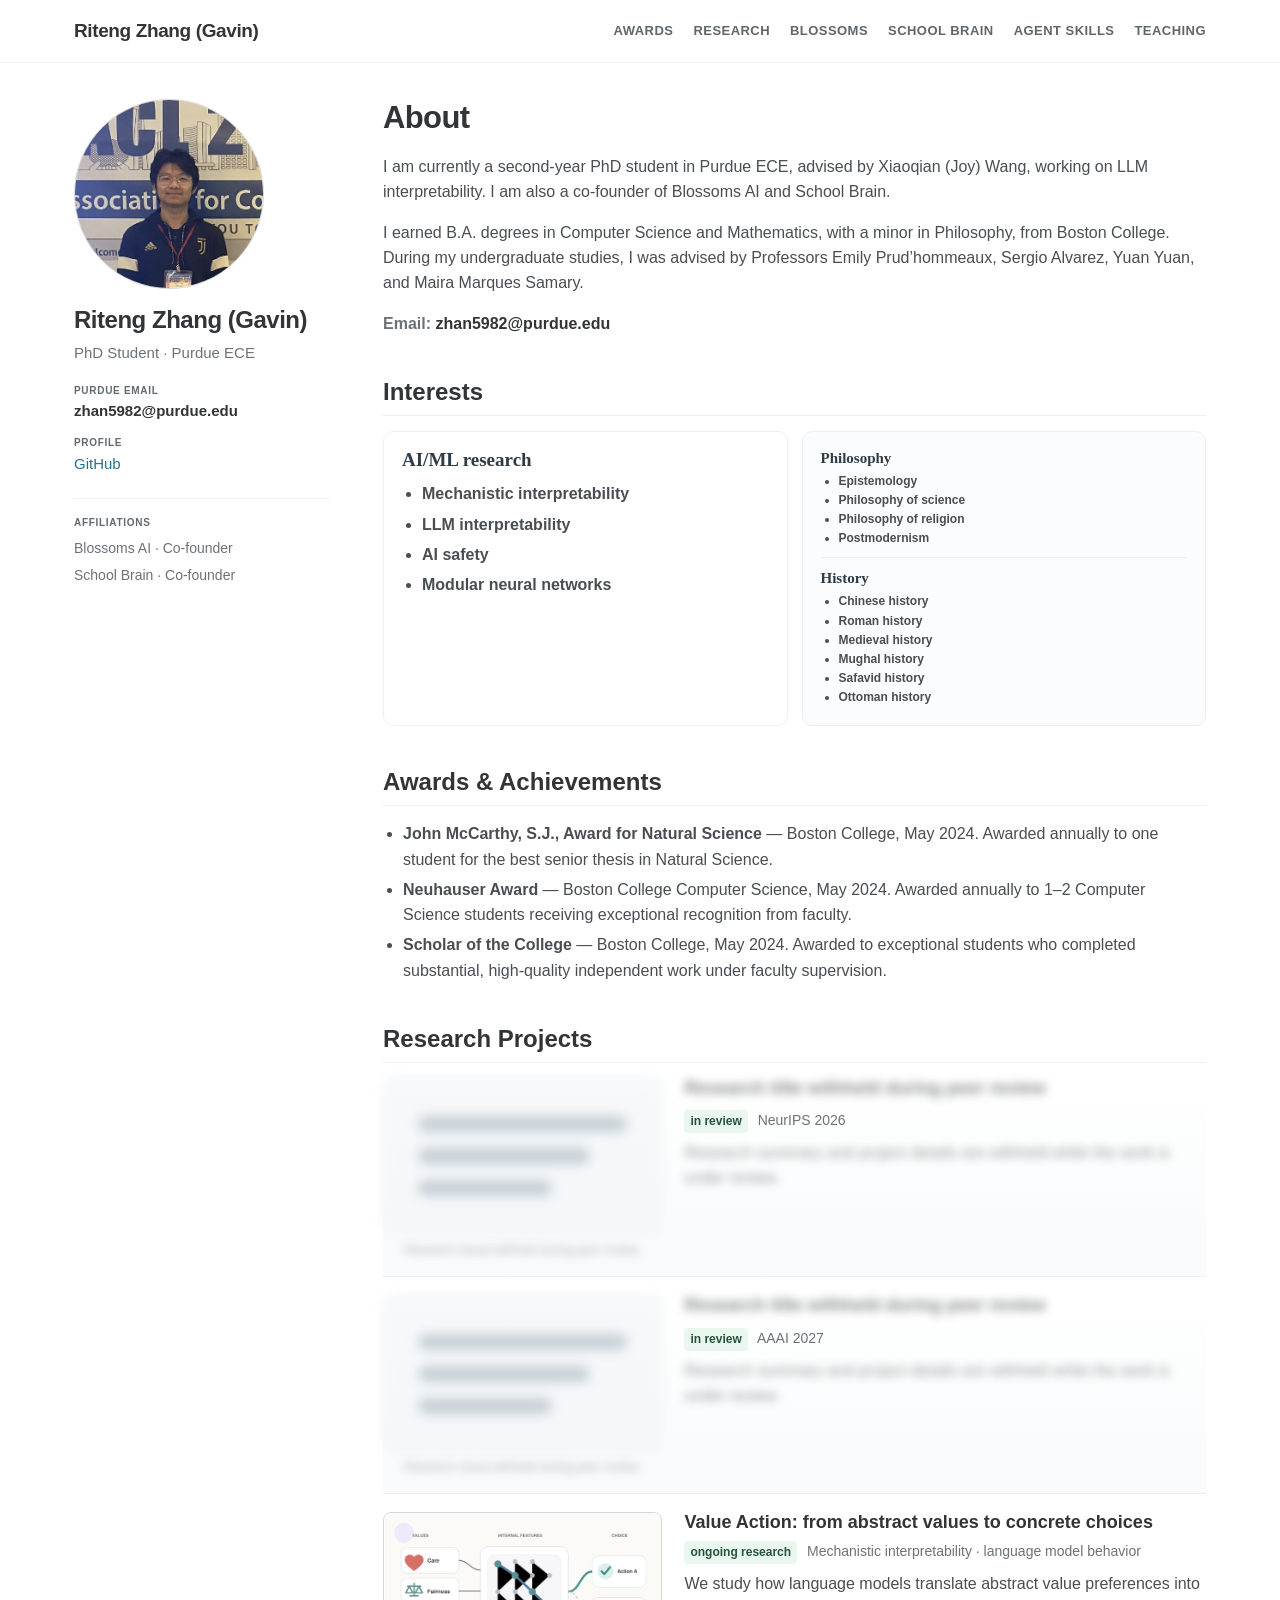
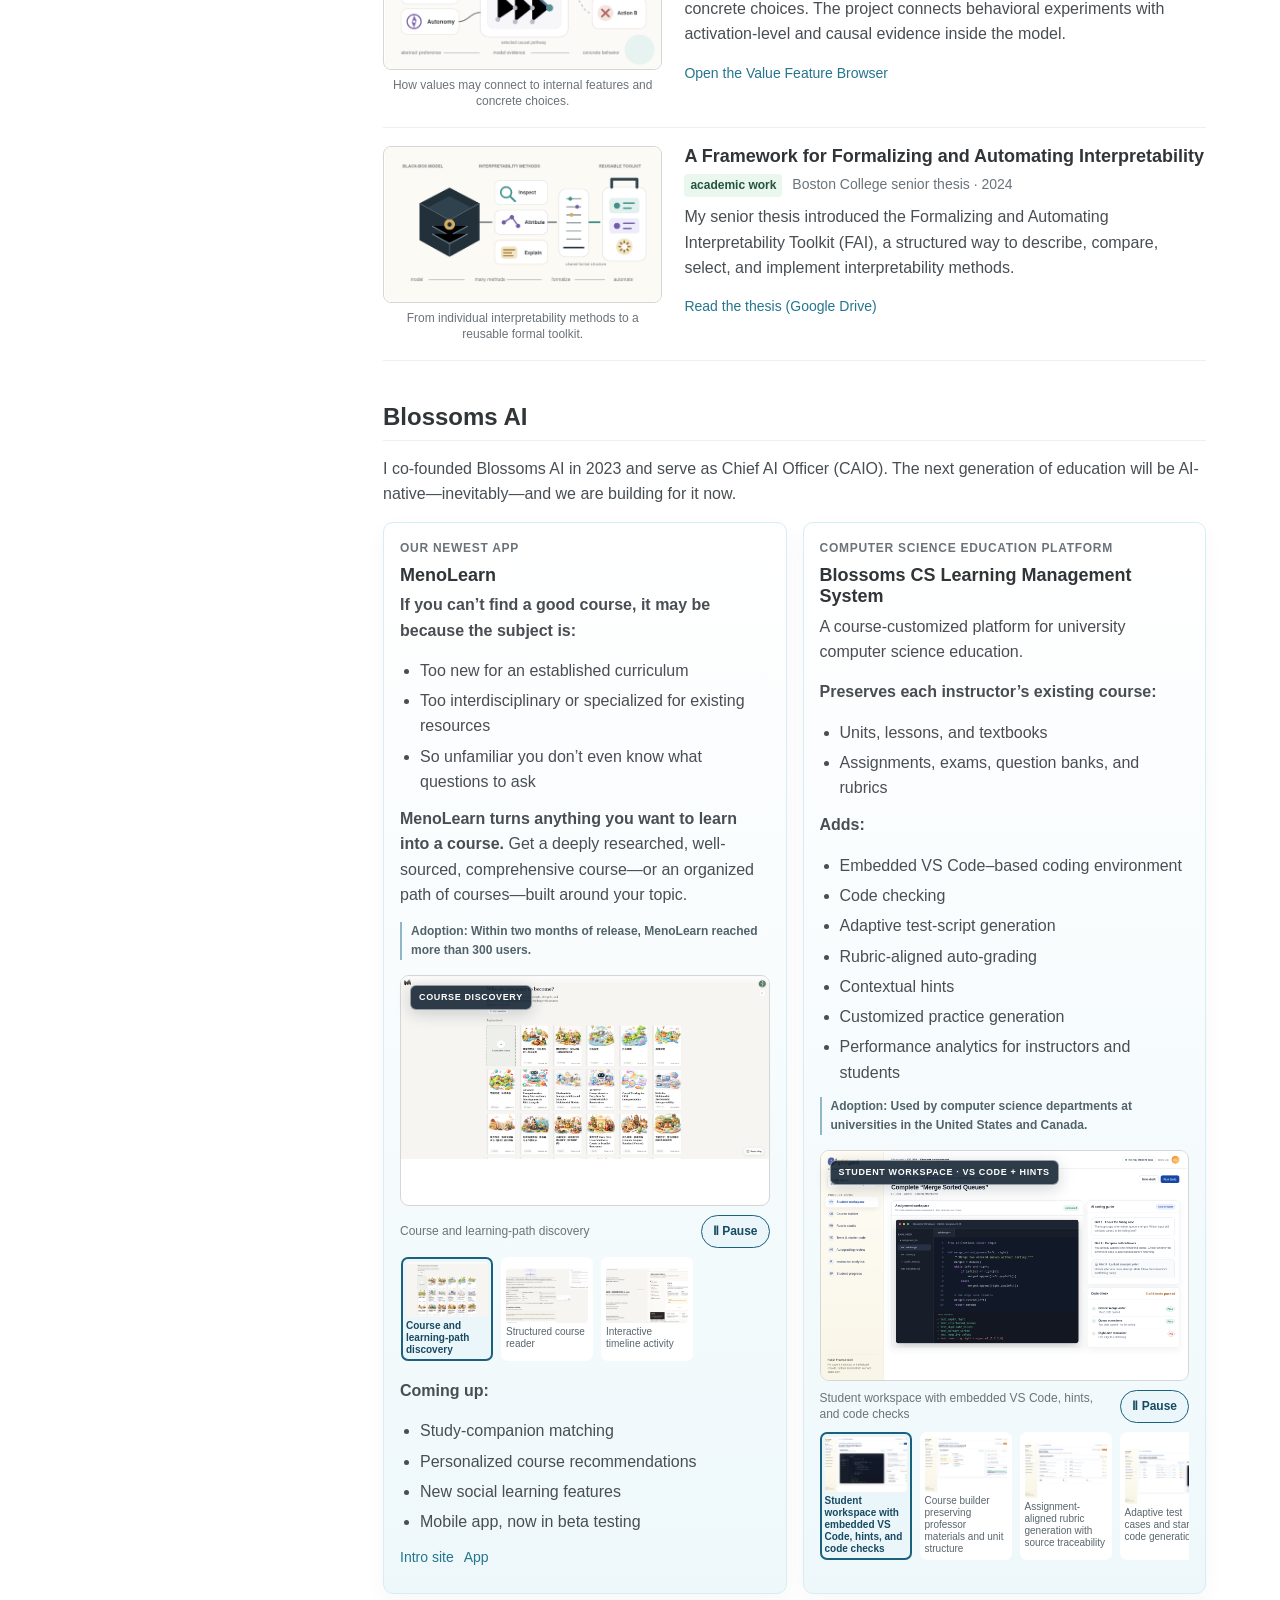
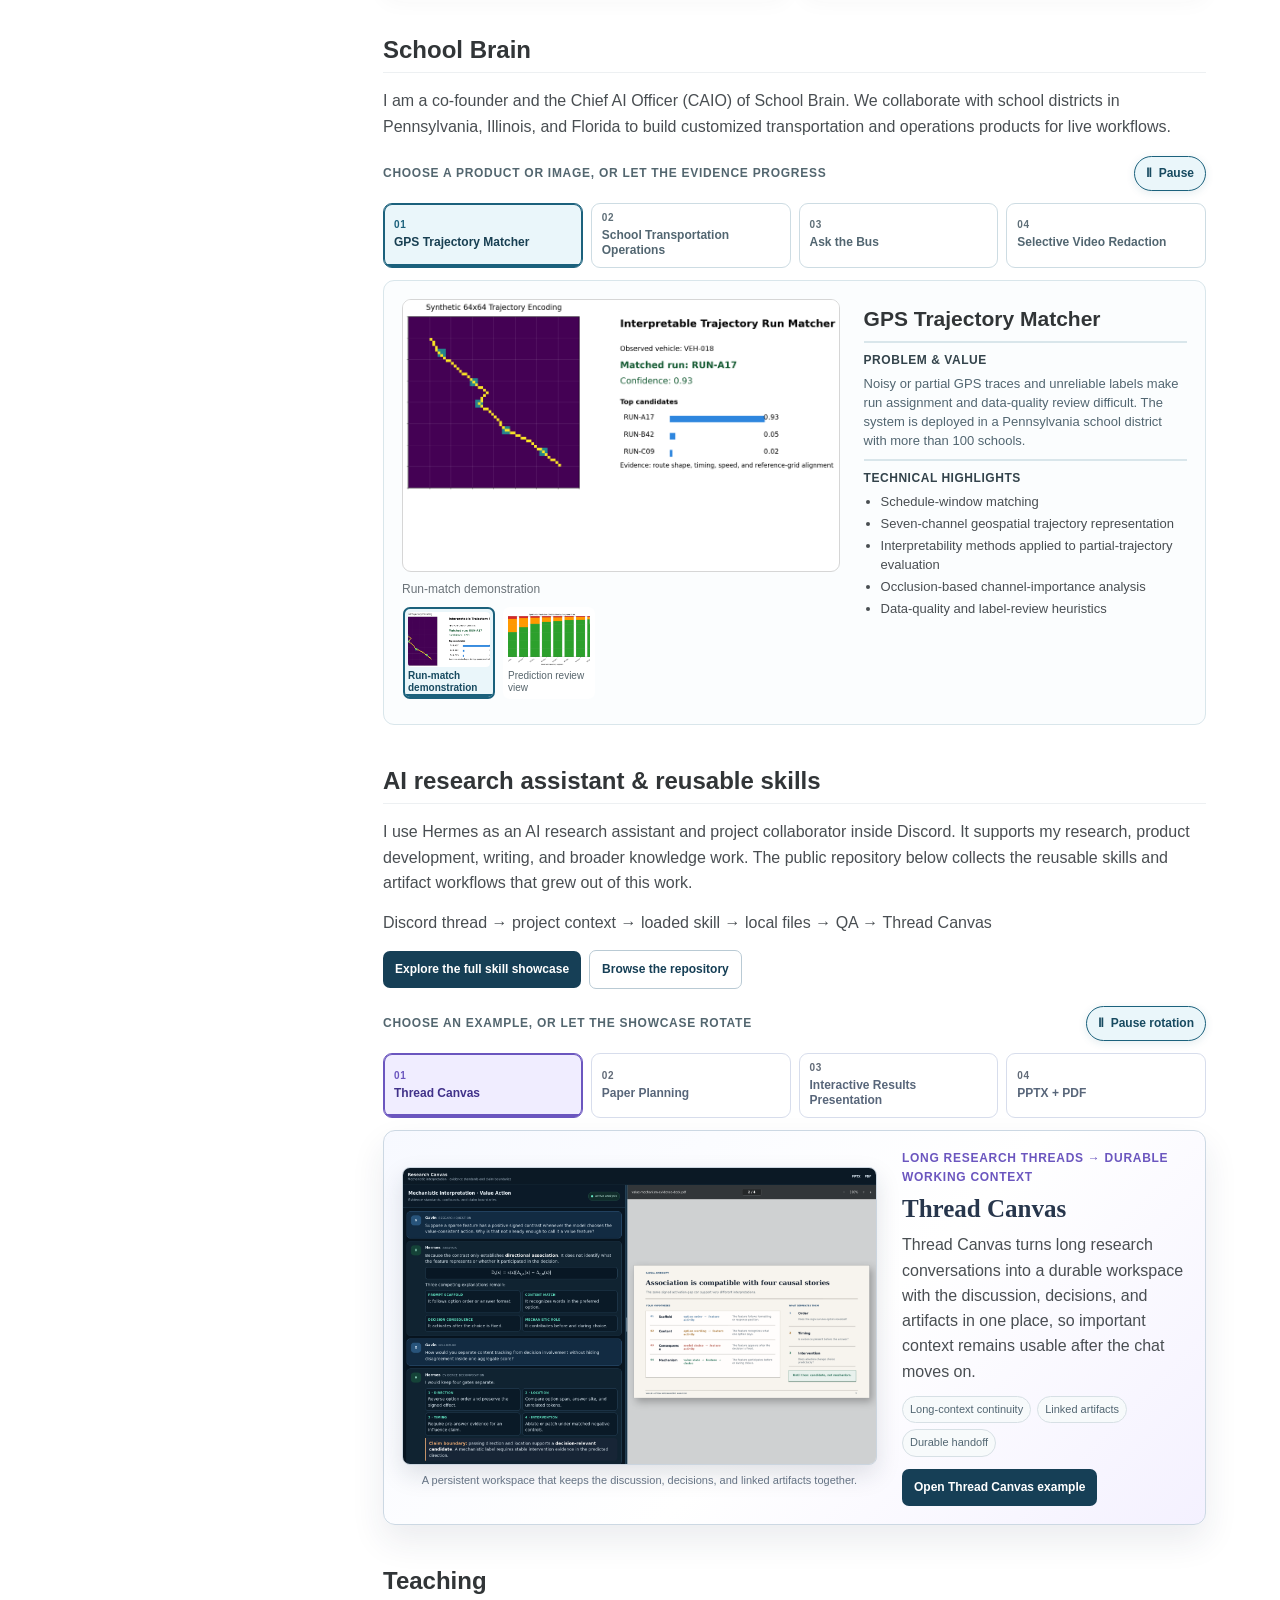
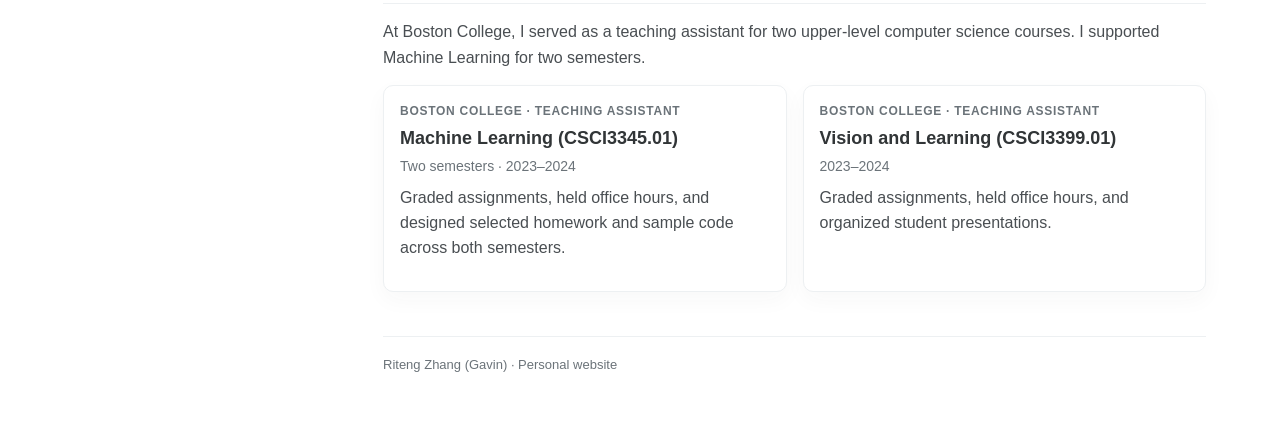
==== commit 7feff4e7: "[verified] Strengthen School Brain product evidence" ====
--- a/index.html
+++ b/index.html
@@ -34,7 +34,7 @@
       "url": "https://ritengzhang77-max.github.io/",
       "name": "Riteng Zhang (Gavin Zhang) — Purdue ECE PhD Student",
       "description": "The research and product portfolio of Riteng Zhang, also known as Gavin Zhang.",
-      "dateModified": "2026-07-19T06:48:02Z",
+      "dateModified": "2026-07-19T07:10:59Z",
       "mainEntity": {"@id": "https://ritengzhang77-max.github.io/#riteng-zhang"}
     },
     {
@@ -461,18 +461,18 @@
 </section>
 <section id="schoolbrain">
 <h2>School Brain</h2>
-<p>I am a co-founder and the Chief AI Officer (CAIO) of School Brain. We collaborate with school districts—primarily in Florida and Illinois—to build customized transportation and operations products for live workflows.</p>
+<p>I am a co-founder and the Chief AI Officer (CAIO) of School Brain. We collaborate with school districts in Pennsylvania, Illinois, and Florida to build customized transportation and operations products for live workflows.</p>
 <div class="stage-toolbar">
   <div class="stage-label">Choose a product or image, or let the evidence progress</div>
   <button class="stage-play" id="stage-play" type="button" aria-pressed="true" aria-label="School Brain automatic rotation"><span aria-hidden="true">Ⅱ</span> Pause</button>
 </div>
 <div class="stage-selectors" role="tablist" aria-label="Choose a School Brain project">
-  <button class="stage-select active" id="stage-tab-video" type="button" data-stage="video" role="tab" aria-selected="true" aria-controls="featured-stage" tabindex="0"><span class="stage-number">01</span><span class="stage-name">Selective Video Redaction</span><span class="stage-select-progress" aria-hidden="true"></span></button>
+  <button class="stage-select active" id="stage-tab-trajectory" type="button" data-stage="trajectory" role="tab" aria-selected="true" aria-controls="featured-stage" tabindex="0"><span class="stage-number">01</span><span class="stage-name">GPS Trajectory Matcher</span><span class="stage-select-progress" aria-hidden="true"></span></button>
   <button class="stage-select" id="stage-tab-workflow" type="button" data-stage="workflow" role="tab" aria-selected="false" aria-controls="featured-stage" tabindex="-1"><span class="stage-number">02</span><span class="stage-name">School Transportation Operations</span><span class="stage-select-progress" aria-hidden="true"></span></button>
-  <button class="stage-select" id="stage-tab-trajectory" type="button" data-stage="trajectory" role="tab" aria-selected="false" aria-controls="featured-stage" tabindex="-1"><span class="stage-number">03</span><span class="stage-name">GPS Trajectory Matcher</span><span class="stage-select-progress" aria-hidden="true"></span></button>
-  <button class="stage-select" id="stage-tab-ask" type="button" data-stage="ask" role="tab" aria-selected="false" aria-controls="featured-stage" tabindex="-1"><span class="stage-number">04</span><span class="stage-name">Ask the Bus</span><span class="stage-select-progress" aria-hidden="true"></span></button>
-</div>
-<article class="featured-stage-v2" id="featured-stage" role="tabpanel" aria-labelledby="stage-tab-video" aria-live="polite">
+  <button class="stage-select" id="stage-tab-ask" type="button" data-stage="ask" role="tab" aria-selected="false" aria-controls="featured-stage" tabindex="-1"><span class="stage-number">03</span><span class="stage-name">Ask the Bus</span><span class="stage-select-progress" aria-hidden="true"></span></button>
+  <button class="stage-select" id="stage-tab-video" type="button" data-stage="video" role="tab" aria-selected="false" aria-controls="featured-stage" tabindex="-1"><span class="stage-number">04</span><span class="stage-name">Selective Video Redaction</span><span class="stage-select-progress" aria-hidden="true"></span></button>
+</div>
+<article class="featured-stage-v2" id="featured-stage" role="tabpanel" aria-labelledby="stage-tab-trajectory" aria-live="polite">
   <div id="stage-media"></div>
   <div class="stage-copy" id="stage-copy"></div>
 </article>
@@ -608,18 +608,18 @@
  galleryControllers.push({pause:()=>{if(playing)setPlaying(false)}});
 });
 
-const stageOrder=['video','workflow','trajectory','ask'];
+const stageOrder=['trajectory','workflow','ask','video'];
 const stageData={
  video:{
   title:'Selective Video Redaction',
-  problem:'Manually finding and redacting specific people across long videos is slow and labor-intensive. Selective Video Redaction automates the process.',
+  problem:'School districts may need to share bus or school video when parents request footage, but other students and bystanders create privacy concerns that can block or delay release. Manually locating and redacting those people across long videos is slow and labor-intensive. Selective Video Redaction lets staff choose who remains visible and automatically redacts the others.',
   technical:['Operator-selected identities','Person segmentation and identity tracking','Selective redaction'],
   link:'https://schoolbrain.us/video-blur/',action:'Open Selective Video Redaction',
   images:[{src:'assets/selective-video-redaction-dashboard-public-demo.png',alt:'Selective Video Redaction dashboard with original footage replaced by an unrelated blurred scene for public display',caption:'Public demo with source footage replaced'}]
  },
  workflow:{
   title:'School Transportation Operations',
-  problem:'Driver inspections, mileage, fuel, and incidents otherwise move through disconnected forms and manual re-entry. Our system digitizes operational review and claim-support preparation.',
+  problem:'Driver inspections, mileage, fuel, and incidents otherwise move through disconnected forms and manual re-entry. Our system digitizes operational review and claim-support preparation and is deployed across multiple Illinois school districts, including Skokie 68.',
   technical:['Validated form-to-relational-record mapping','Route-aware mileage and claim-line aggregation','Source-row drilldowns, exports, and internal approval','Read-only, schema-aware assistant grounded in office data'],
   images:[
    {src:'assets/workflow-suite-office-summary-synthetic.png',alt:'Public-safe transportation office summary',caption:'Office summary'},
@@ -631,7 +631,7 @@
  },
  trajectory:{
   title:'GPS Trajectory Matcher',
-  problem:'Noisy or partial GPS traces and unreliable labels make run assignment and data-quality review difficult.',
+  problem:'Noisy or partial GPS traces and unreliable labels make run assignment and data-quality review difficult. The system is deployed in a Pennsylvania school district with more than 100 schools.',
   technical:['Schedule-window matching','Seven-channel geospatial trajectory representation','Interpretability methods applied to partial-trajectory evaluation','Occlusion-based channel-importance analysis','Data-quality and label-review heuristics'],
   images:[
    {src:'assets/trajectory-synthetic-match-demo.png',alt:'Public-safe trajectory match demonstration with illustrative values',caption:'Run-match demonstration'},
@@ -640,7 +640,7 @@
  ask:{
   title:'Ask the Bus',
   problem:'Transportation staff need current answers about rules, forms, and procedures. The knowledge is scattered across official sites, long documents, and state-specific databases. Without reliable retrieval, staff often depend on conferences or professional connections for timely guidance.',
- technical:['Official-source acquisition across state databases','State-level Source Recall Metric for evaluating source coverage and retrieval performance','Passage retrieval from long PDFs','Specialized parsing for complex tables, forms, and irregular document formats','Transportation-specific ontology construction','Hybrid lexical/embedding retrieval with query expansion','Source reranking across candidate repositories and documents','Form retrieval','Form generation','Page-level, table-level, and form-level citations','Source freshness and confidence checks','Internal benchmarks: higher accuracy and lower latency than standard retrieval/reranking baselines and the frontier reasoning models we tested'],
+ technical:['Official-source acquisition across state databases','State-level Source Recall Metric for evaluating source coverage and retrieval performance','Passage retrieval from long PDFs','Specialized parsing for complex tables, forms, and irregular document formats','Transportation-specific ontology construction','Hybrid lexical/embedding retrieval with query expansion','Source reranking across candidate repositories and documents','Form retrieval','Form generation','Page-level, table-level, and form-level citations','Source freshness and confidence checks','On our internal benchmarks, Ask the Bus outperformed every retrieval system and state-of-the-art large language reasoning model we tested on both accuracy and latency'],
  images:[
    {src:'assets/ask-the-bus-photo-school-crossing-live.png',alt:'Live Ask the Bus answer to a casual driver question with a public-safe school-crossing photo attached',caption:'Photo review · school crossing'},
    {src:'assets/ask-the-bus-official-checklist-retrieval-live.png',alt:'Live Ask the Bus result retrieving the official Hazardous Walking Site Review Checklist and its sources',caption:'Official checklist retrieval'},
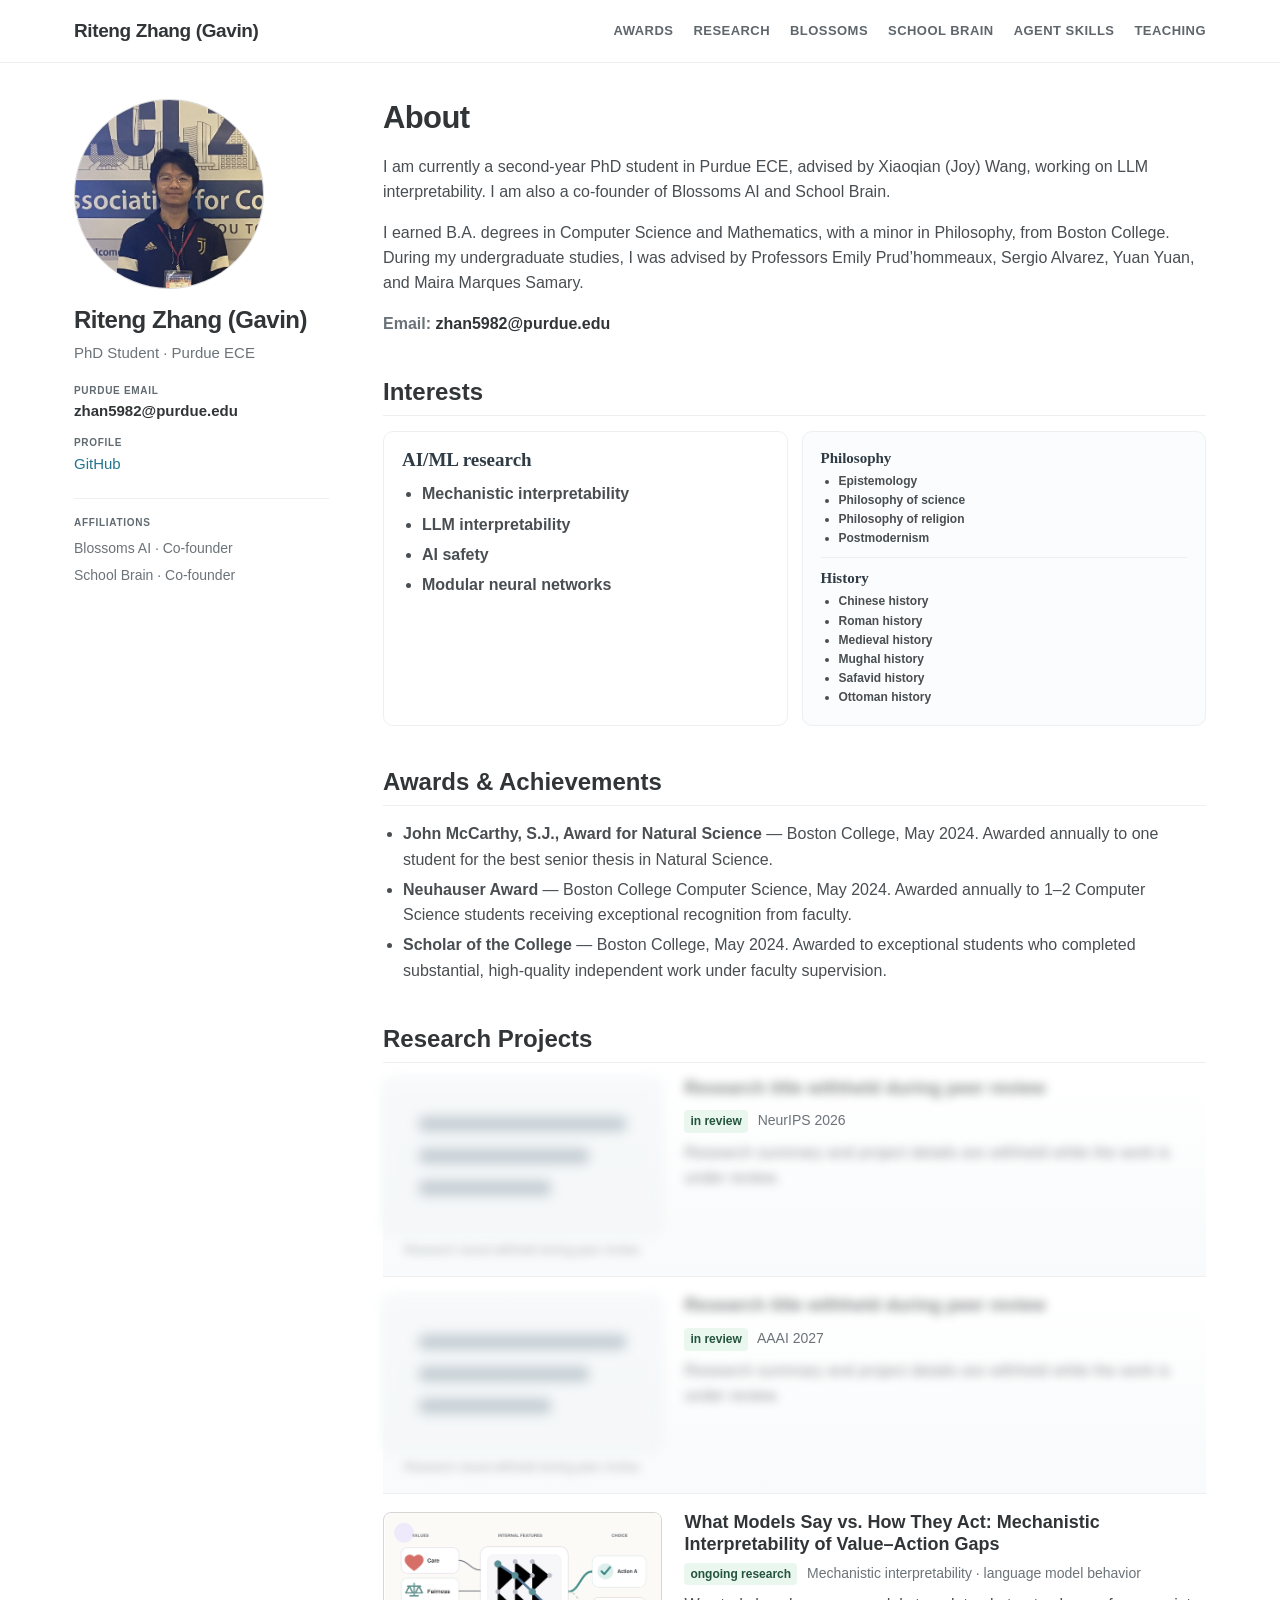
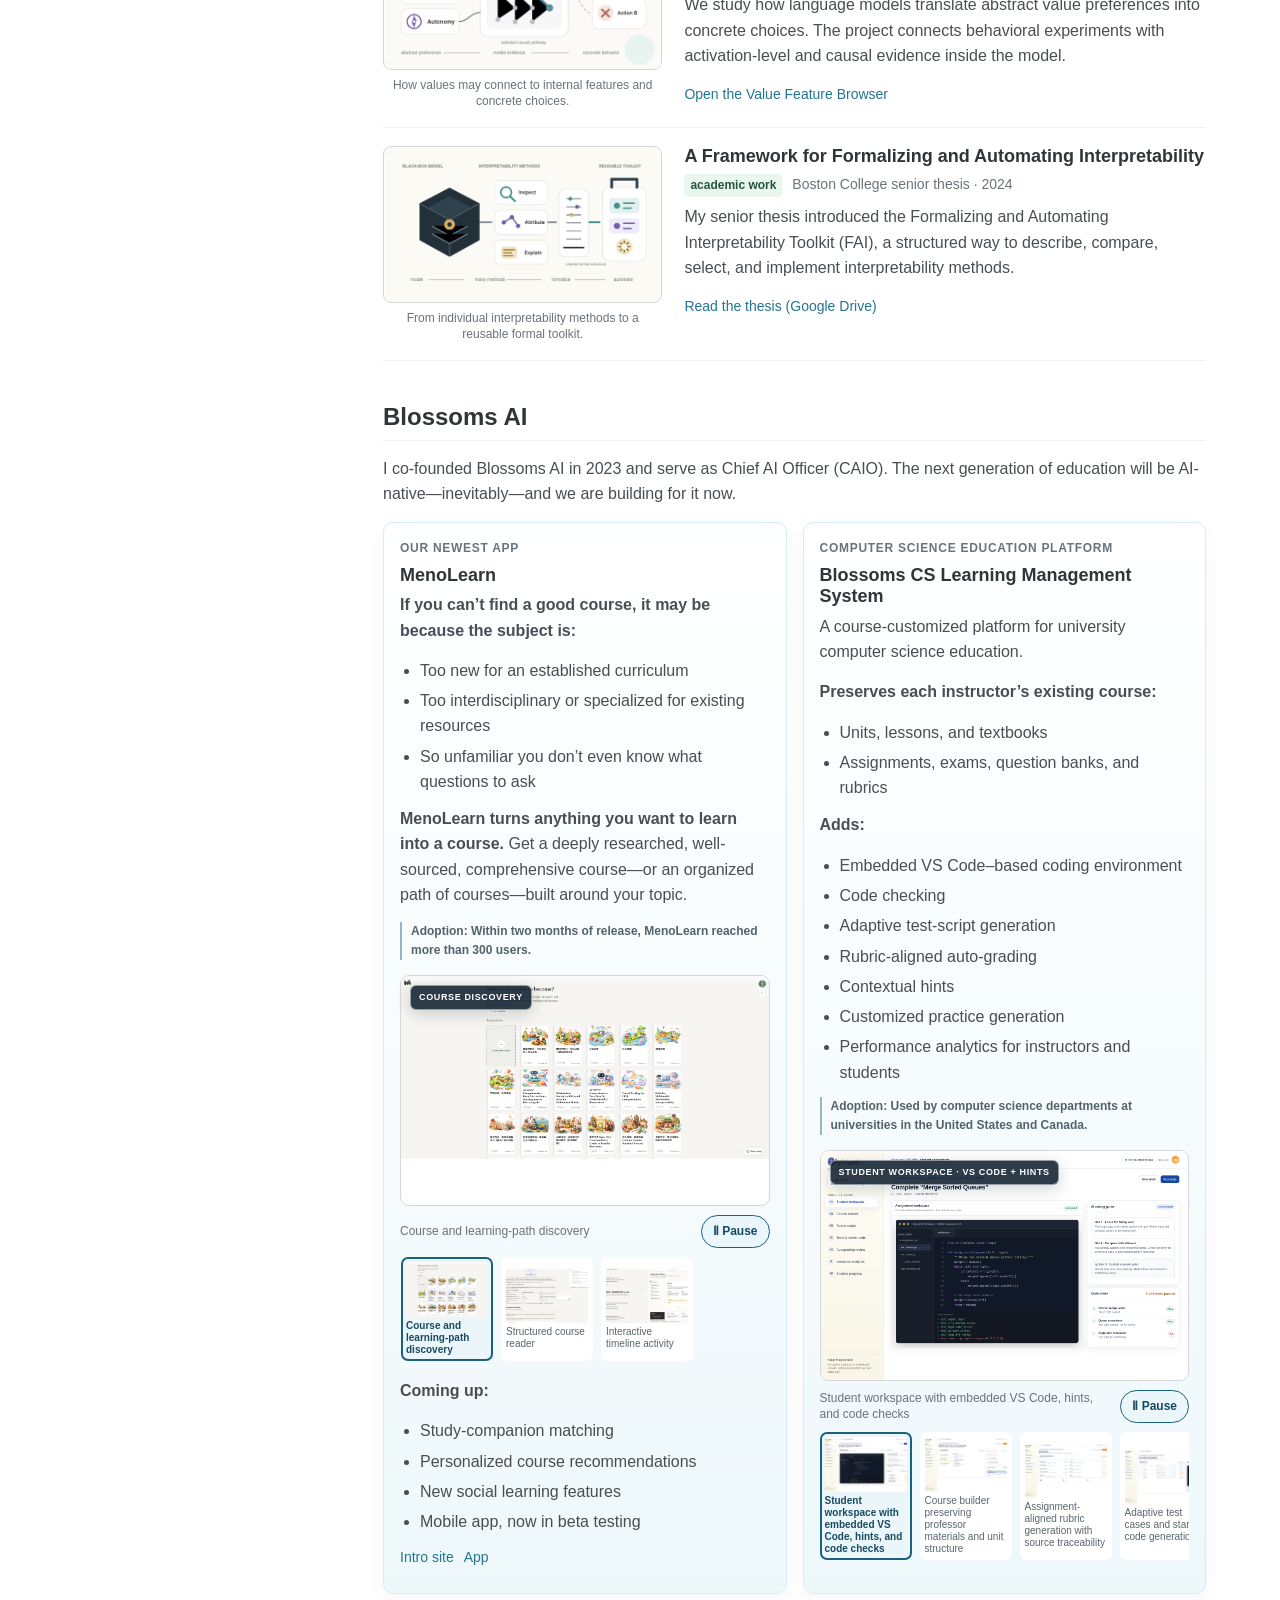
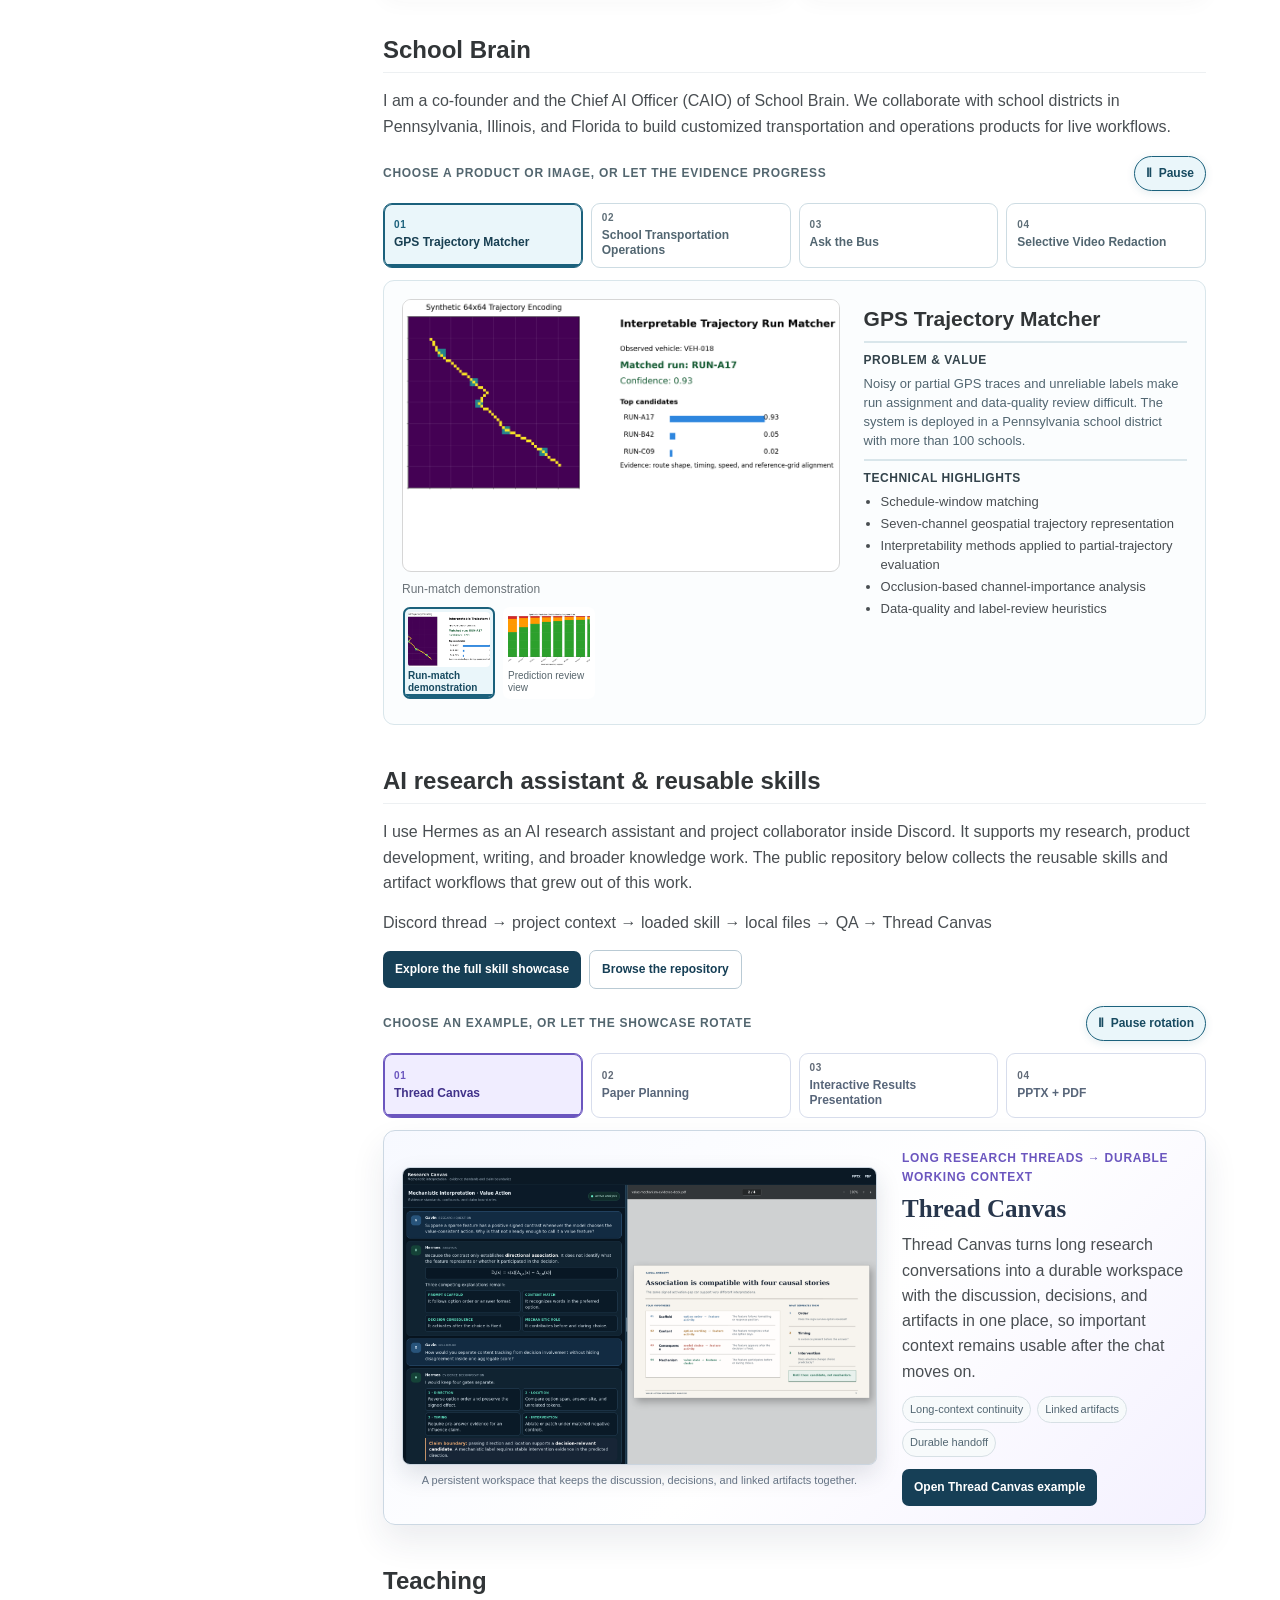
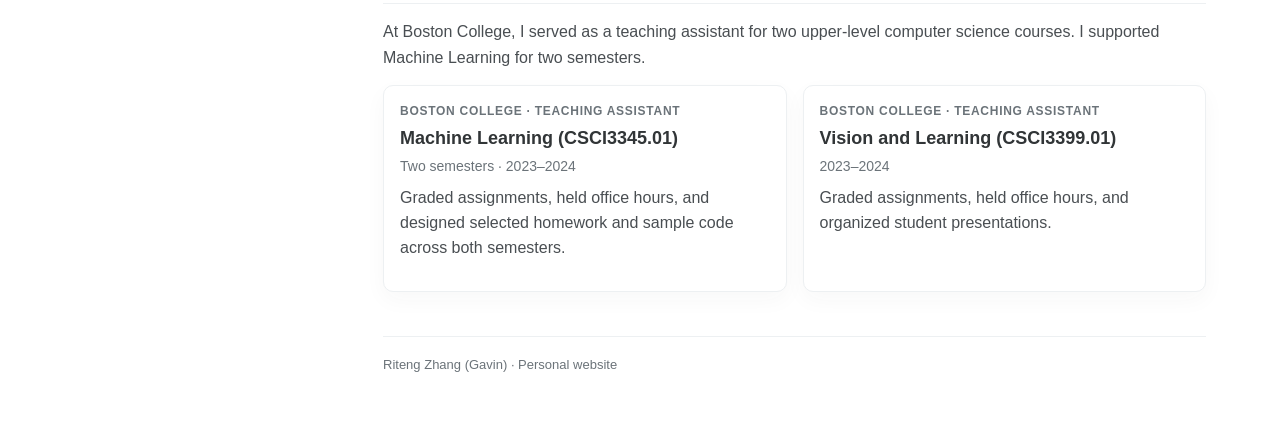
==== commit 35447c15: "Update Value Action project title" ====
--- a/index.html
+++ b/index.html
@@ -382,7 +382,7 @@
 <div class="caption">How values may connect to internal features and concrete choices.</div>
 </div>
 <div>
-<h3>Value Action: from abstract values to concrete choices</h3>
+<h3>What Models Say vs. How They Act: Mechanistic Interpretability of Value–Action Gaps</h3>
 <div class="venue"><span class="status public">ongoing research</span> Mechanistic interpretability · language model behavior</div>
 <p>We study how language models translate abstract value preferences into concrete choices. The project connects behavioral experiments with activation-level and causal evidence inside the model.</p>
 <div class="links">
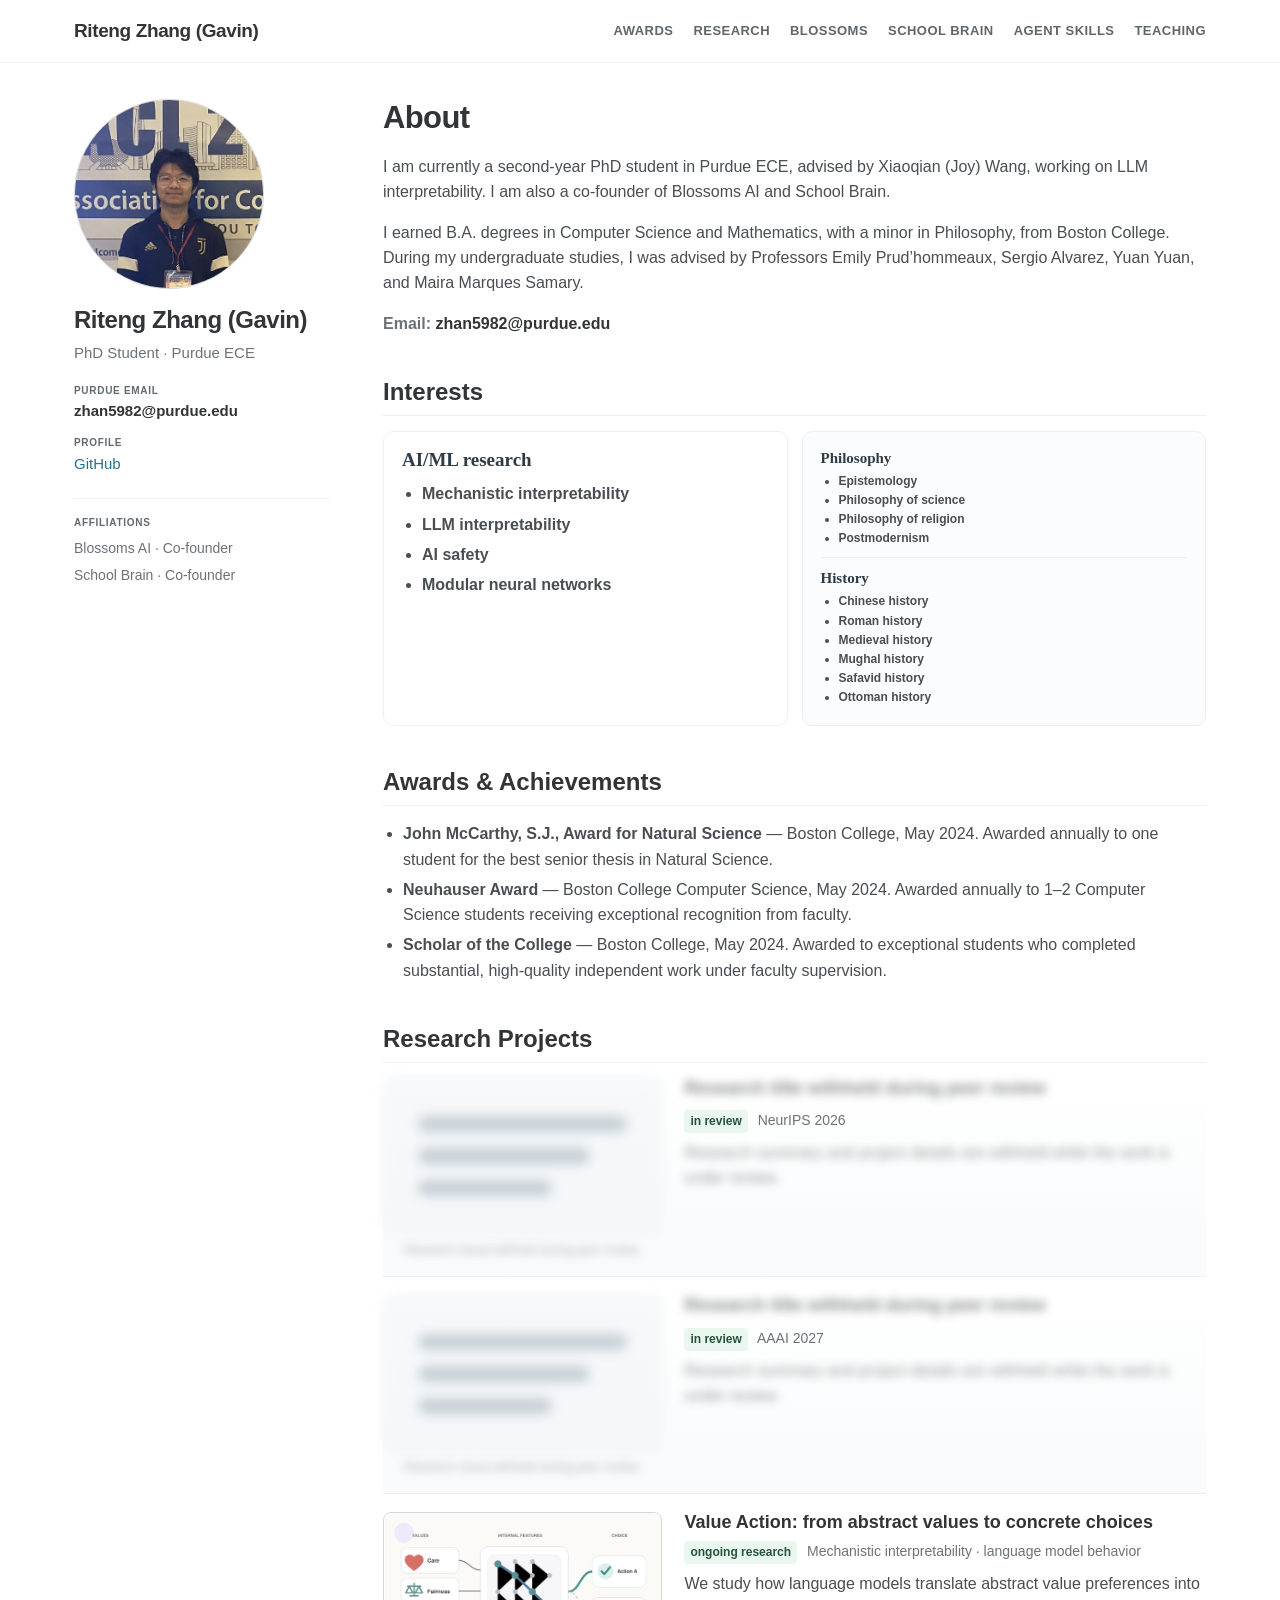
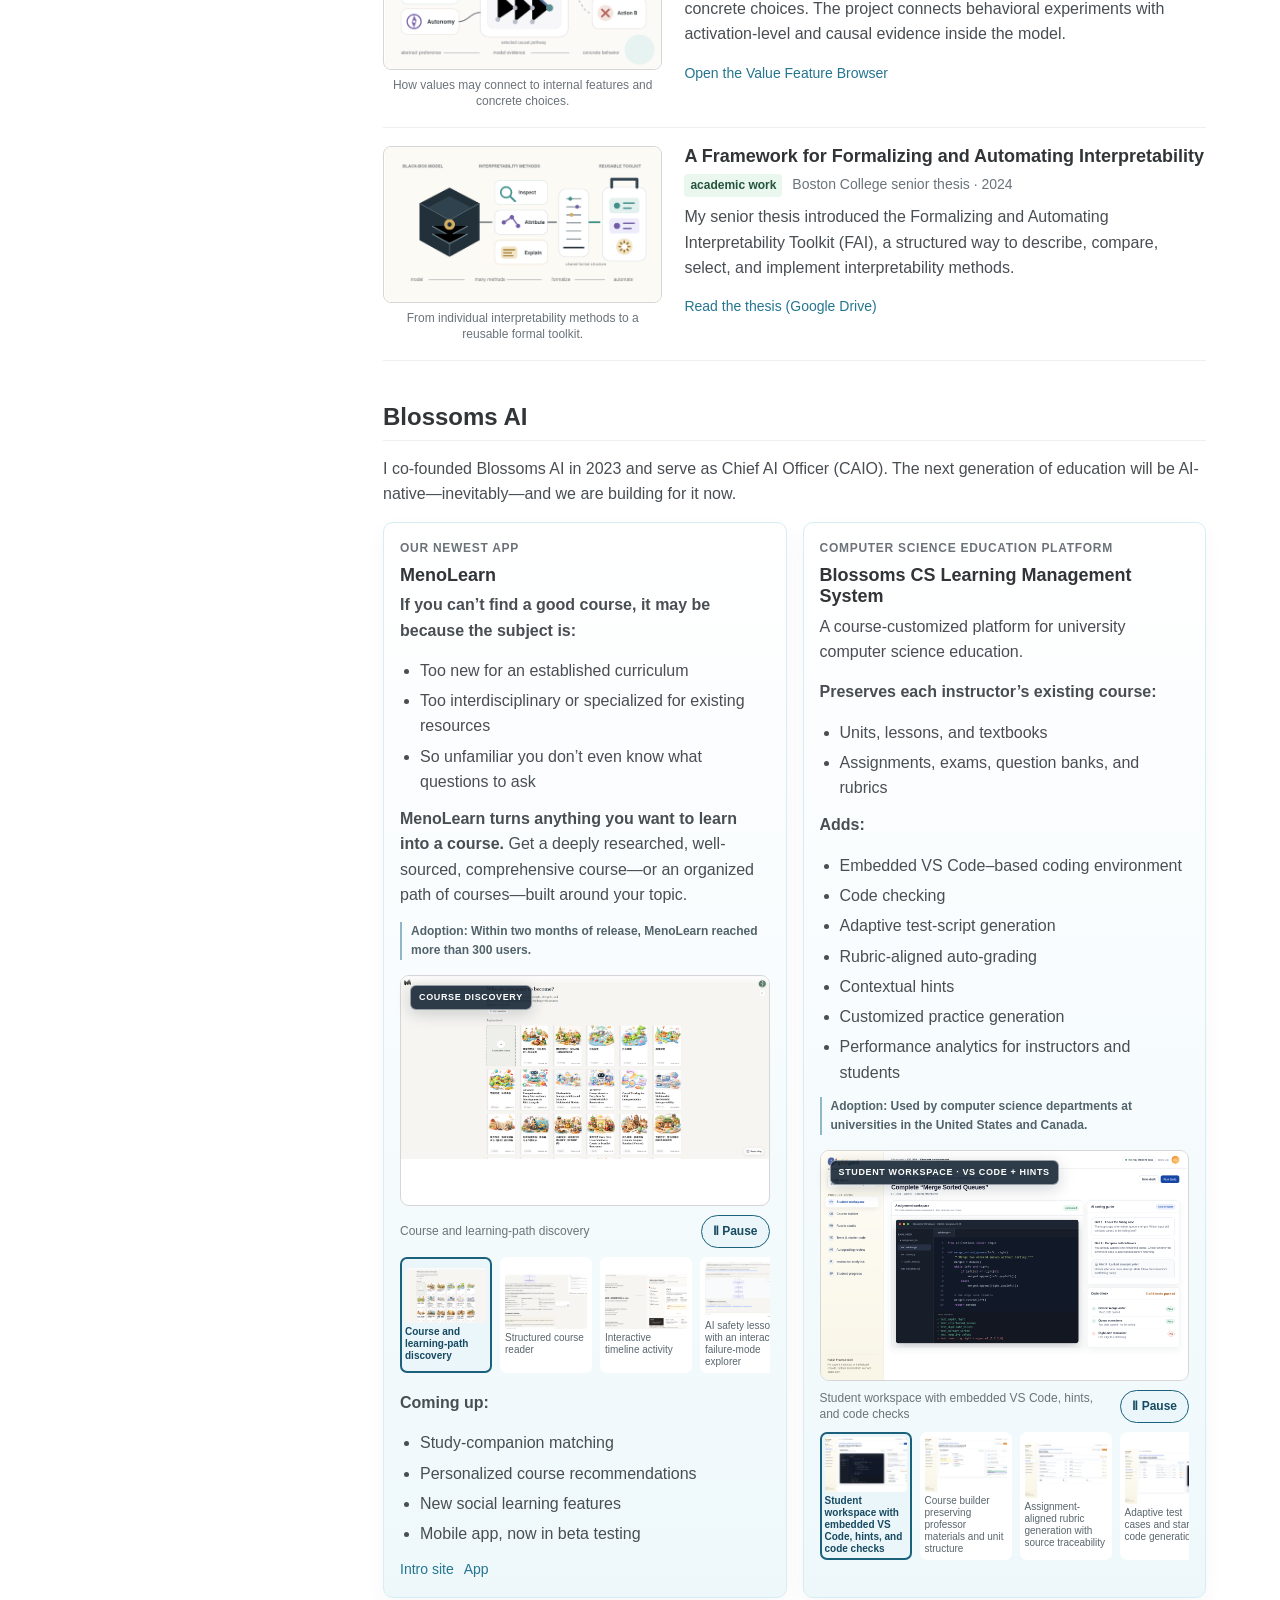
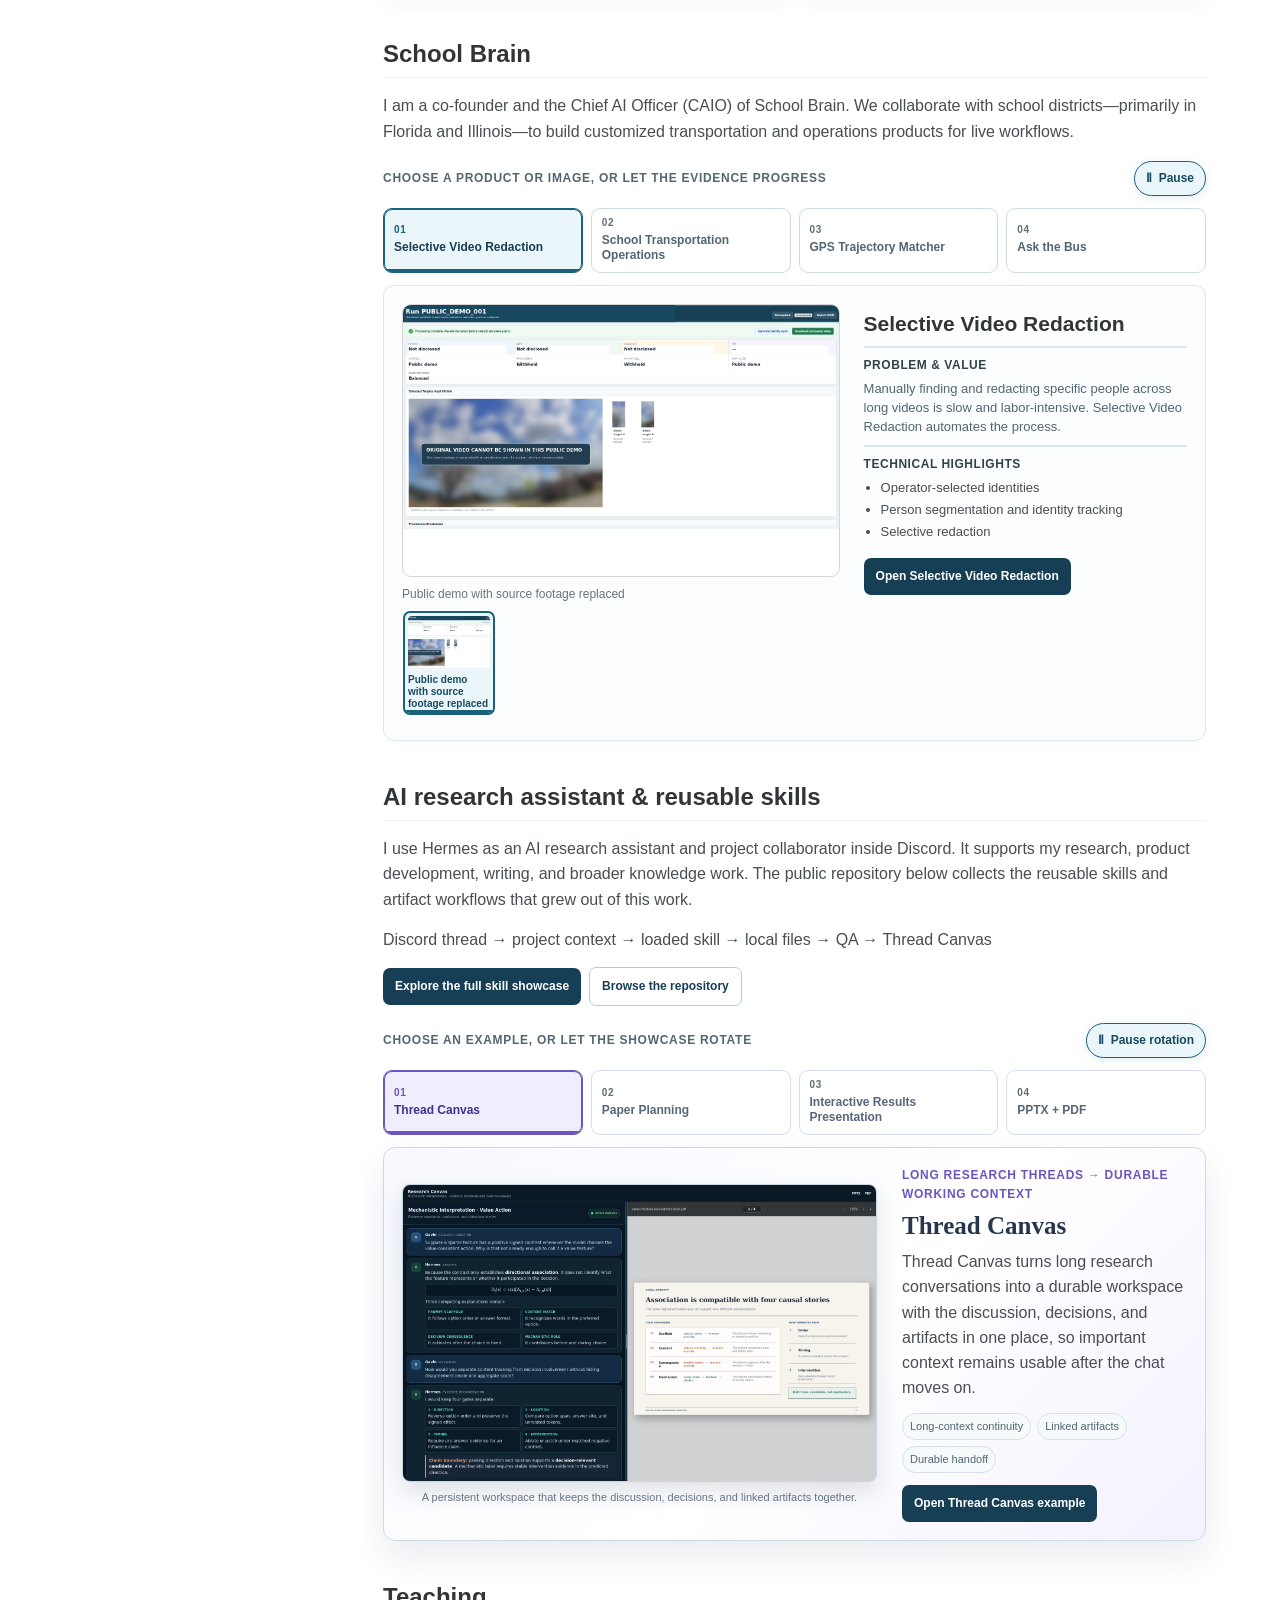
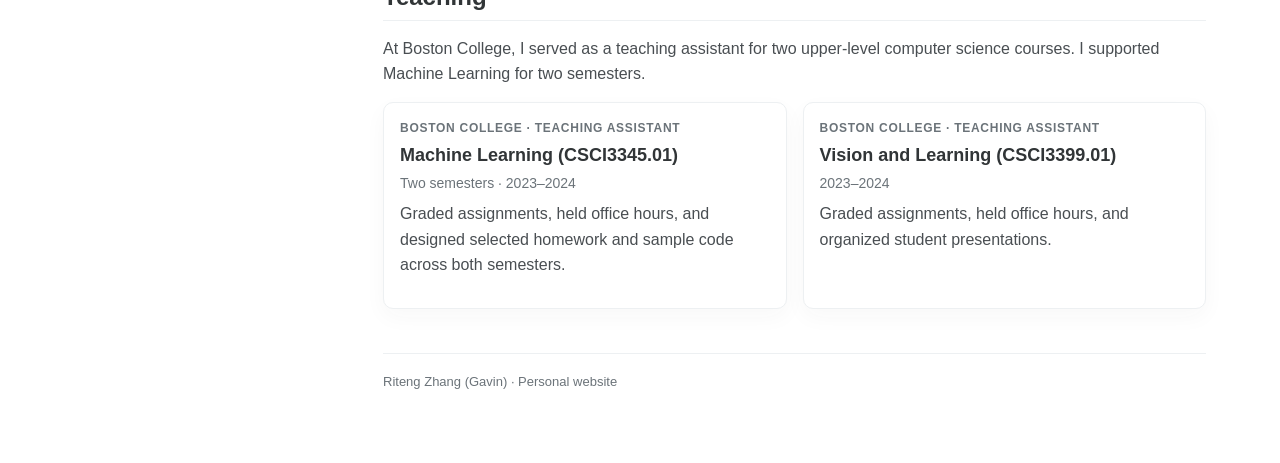
==== commit a54c1511: "[verified] Add MenoLearn failure-mode showcase image" ====
--- a/index.html
+++ b/index.html
@@ -34,7 +34,7 @@
       "url": "https://ritengzhang77-max.github.io/",
       "name": "Riteng Zhang (Gavin Zhang) — Purdue ECE PhD Student",
       "description": "The research and product portfolio of Riteng Zhang, also known as Gavin Zhang.",
-      "dateModified": "2026-07-19T07:10:59Z",
+      "dateModified": "2026-07-18T06:06:35Z",
       "mainEntity": {"@id": "https://ritengzhang77-max.github.io/#riteng-zhang"}
     },
     {
@@ -382,7 +382,7 @@
 <div class="caption">How values may connect to internal features and concrete choices.</div>
 </div>
 <div>
-<h3>What Models Say vs. How They Act: Mechanistic Interpretability of Value–Action Gaps</h3>
+<h3>Value Action: from abstract values to concrete choices</h3>
 <div class="venue"><span class="status public">ongoing research</span> Mechanistic interpretability · language model behavior</div>
 <p>We study how language models translate abstract value preferences into concrete choices. The project connects behavioral experiments with activation-level and causal evidence inside the model.</p>
 <div class="links">
@@ -461,18 +461,18 @@
 </section>
 <section id="schoolbrain">
 <h2>School Brain</h2>
-<p>I am a co-founder and the Chief AI Officer (CAIO) of School Brain. We collaborate with school districts in Pennsylvania, Illinois, and Florida to build customized transportation and operations products for live workflows.</p>
+<p>I am a co-founder and the Chief AI Officer (CAIO) of School Brain. We collaborate with school districts—primarily in Florida and Illinois—to build customized transportation and operations products for live workflows.</p>
 <div class="stage-toolbar">
   <div class="stage-label">Choose a product or image, or let the evidence progress</div>
   <button class="stage-play" id="stage-play" type="button" aria-pressed="true" aria-label="School Brain automatic rotation"><span aria-hidden="true">Ⅱ</span> Pause</button>
 </div>
 <div class="stage-selectors" role="tablist" aria-label="Choose a School Brain project">
-  <button class="stage-select active" id="stage-tab-trajectory" type="button" data-stage="trajectory" role="tab" aria-selected="true" aria-controls="featured-stage" tabindex="0"><span class="stage-number">01</span><span class="stage-name">GPS Trajectory Matcher</span><span class="stage-select-progress" aria-hidden="true"></span></button>
+  <button class="stage-select active" id="stage-tab-video" type="button" data-stage="video" role="tab" aria-selected="true" aria-controls="featured-stage" tabindex="0"><span class="stage-number">01</span><span class="stage-name">Selective Video Redaction</span><span class="stage-select-progress" aria-hidden="true"></span></button>
   <button class="stage-select" id="stage-tab-workflow" type="button" data-stage="workflow" role="tab" aria-selected="false" aria-controls="featured-stage" tabindex="-1"><span class="stage-number">02</span><span class="stage-name">School Transportation Operations</span><span class="stage-select-progress" aria-hidden="true"></span></button>
-  <button class="stage-select" id="stage-tab-ask" type="button" data-stage="ask" role="tab" aria-selected="false" aria-controls="featured-stage" tabindex="-1"><span class="stage-number">03</span><span class="stage-name">Ask the Bus</span><span class="stage-select-progress" aria-hidden="true"></span></button>
-  <button class="stage-select" id="stage-tab-video" type="button" data-stage="video" role="tab" aria-selected="false" aria-controls="featured-stage" tabindex="-1"><span class="stage-number">04</span><span class="stage-name">Selective Video Redaction</span><span class="stage-select-progress" aria-hidden="true"></span></button>
-</div>
-<article class="featured-stage-v2" id="featured-stage" role="tabpanel" aria-labelledby="stage-tab-trajectory" aria-live="polite">
+  <button class="stage-select" id="stage-tab-trajectory" type="button" data-stage="trajectory" role="tab" aria-selected="false" aria-controls="featured-stage" tabindex="-1"><span class="stage-number">03</span><span class="stage-name">GPS Trajectory Matcher</span><span class="stage-select-progress" aria-hidden="true"></span></button>
+  <button class="stage-select" id="stage-tab-ask" type="button" data-stage="ask" role="tab" aria-selected="false" aria-controls="featured-stage" tabindex="-1"><span class="stage-number">04</span><span class="stage-name">Ask the Bus</span><span class="stage-select-progress" aria-hidden="true"></span></button>
+</div>
+<article class="featured-stage-v2" id="featured-stage" role="tabpanel" aria-labelledby="stage-tab-video" aria-live="polite">
   <div id="stage-media"></div>
   <div class="stage-copy" id="stage-copy"></div>
 </article>
@@ -576,7 +576,8 @@
  menolearn:[
   {src:'assets/menolearn-course-gallery.png',alt:'MenoLearn course discovery grid with course cards',caption:'Course and learning-path discovery',tag:'Course discovery'},
   {src:'assets/menolearn-ai-safety-course-reader.png',alt:'MenoLearn course reader with lesson outline and learning content',caption:'Structured course reader',tag:'Structured course reader'},
-  {src:'assets/menolearn-interactive-timeline-activity.png',alt:'MenoLearn interactive timeline within a course lesson',caption:'Interactive timeline activity',tag:'Interactive learning activity'}
+  {src:'assets/menolearn-interactive-timeline-activity.png',alt:'MenoLearn interactive timeline within a course lesson',caption:'Interactive timeline activity',tag:'Interactive learning activity'},
+  {src:'assets/menolearn-interactive-failure-mode-explorer.png',alt:'MenoLearn AI safety course lesson with unit navigation, key concepts, a Mermaid failure-mode flowchart, guided prompts, and a downloadable interactive HTML activity',caption:'AI safety lesson with an interactive failure-mode explorer',tag:'Interactive failure-mode explorer'}
  ],
  lms:[
   {src:'assets/blossoms-lms-workspace-vscode-hints.png',alt:'Public Blossoms LMS frontend shell showing an embedded VS Code based student workspace, contextual hints, and test results',caption:'Student workspace with embedded VS Code, hints, and code checks',tag:'Student workspace · VS Code + hints'},
@@ -608,18 +609,18 @@
  galleryControllers.push({pause:()=>{if(playing)setPlaying(false)}});
 });
 
-const stageOrder=['trajectory','workflow','ask','video'];
+const stageOrder=['video','workflow','trajectory','ask'];
 const stageData={
  video:{
   title:'Selective Video Redaction',
-  problem:'School districts may need to share bus or school video when parents request footage, but other students and bystanders create privacy concerns that can block or delay release. Manually locating and redacting those people across long videos is slow and labor-intensive. Selective Video Redaction lets staff choose who remains visible and automatically redacts the others.',
+  problem:'Manually finding and redacting specific people across long videos is slow and labor-intensive. Selective Video Redaction automates the process.',
   technical:['Operator-selected identities','Person segmentation and identity tracking','Selective redaction'],
   link:'https://schoolbrain.us/video-blur/',action:'Open Selective Video Redaction',
   images:[{src:'assets/selective-video-redaction-dashboard-public-demo.png',alt:'Selective Video Redaction dashboard with original footage replaced by an unrelated blurred scene for public display',caption:'Public demo with source footage replaced'}]
  },
  workflow:{
   title:'School Transportation Operations',
-  problem:'Driver inspections, mileage, fuel, and incidents otherwise move through disconnected forms and manual re-entry. Our system digitizes operational review and claim-support preparation and is deployed across multiple Illinois school districts, including Skokie 68.',
+  problem:'Driver inspections, mileage, fuel, and incidents otherwise move through disconnected forms and manual re-entry. Our system digitizes operational review and claim-support preparation.',
   technical:['Validated form-to-relational-record mapping','Route-aware mileage and claim-line aggregation','Source-row drilldowns, exports, and internal approval','Read-only, schema-aware assistant grounded in office data'],
   images:[
    {src:'assets/workflow-suite-office-summary-synthetic.png',alt:'Public-safe transportation office summary',caption:'Office summary'},
@@ -631,7 +632,7 @@
  },
  trajectory:{
   title:'GPS Trajectory Matcher',
-  problem:'Noisy or partial GPS traces and unreliable labels make run assignment and data-quality review difficult. The system is deployed in a Pennsylvania school district with more than 100 schools.',
+  problem:'Noisy or partial GPS traces and unreliable labels make run assignment and data-quality review difficult.',
   technical:['Schedule-window matching','Seven-channel geospatial trajectory representation','Interpretability methods applied to partial-trajectory evaluation','Occlusion-based channel-importance analysis','Data-quality and label-review heuristics'],
   images:[
    {src:'assets/trajectory-synthetic-match-demo.png',alt:'Public-safe trajectory match demonstration with illustrative values',caption:'Run-match demonstration'},
@@ -640,7 +641,7 @@
  ask:{
   title:'Ask the Bus',
   problem:'Transportation staff need current answers about rules, forms, and procedures. The knowledge is scattered across official sites, long documents, and state-specific databases. Without reliable retrieval, staff often depend on conferences or professional connections for timely guidance.',
- technical:['Official-source acquisition across state databases','State-level Source Recall Metric for evaluating source coverage and retrieval performance','Passage retrieval from long PDFs','Specialized parsing for complex tables, forms, and irregular document formats','Transportation-specific ontology construction','Hybrid lexical/embedding retrieval with query expansion','Source reranking across candidate repositories and documents','Form retrieval','Form generation','Page-level, table-level, and form-level citations','Source freshness and confidence checks','On our internal benchmarks, Ask the Bus outperformed every retrieval system and state-of-the-art large language reasoning model we tested on both accuracy and latency'],
+ technical:['Official-source acquisition across state databases','State-level Source Recall Metric for evaluating source coverage and retrieval performance','Passage retrieval from long PDFs','Specialized parsing for complex tables, forms, and irregular document formats','Transportation-specific ontology construction','Hybrid lexical/embedding retrieval with query expansion','Source reranking across candidate repositories and documents','Form retrieval','Form generation','Page-level, table-level, and form-level citations','Source freshness and confidence checks'],
  images:[
    {src:'assets/ask-the-bus-photo-school-crossing-live.png',alt:'Live Ask the Bus answer to a casual driver question with a public-safe school-crossing photo attached',caption:'Photo review · school crossing'},
    {src:'assets/ask-the-bus-official-checklist-retrieval-live.png',alt:'Live Ask the Bus result retrieving the official Hazardous Walking Site Review Checklist and its sources',caption:'Official checklist retrieval'},
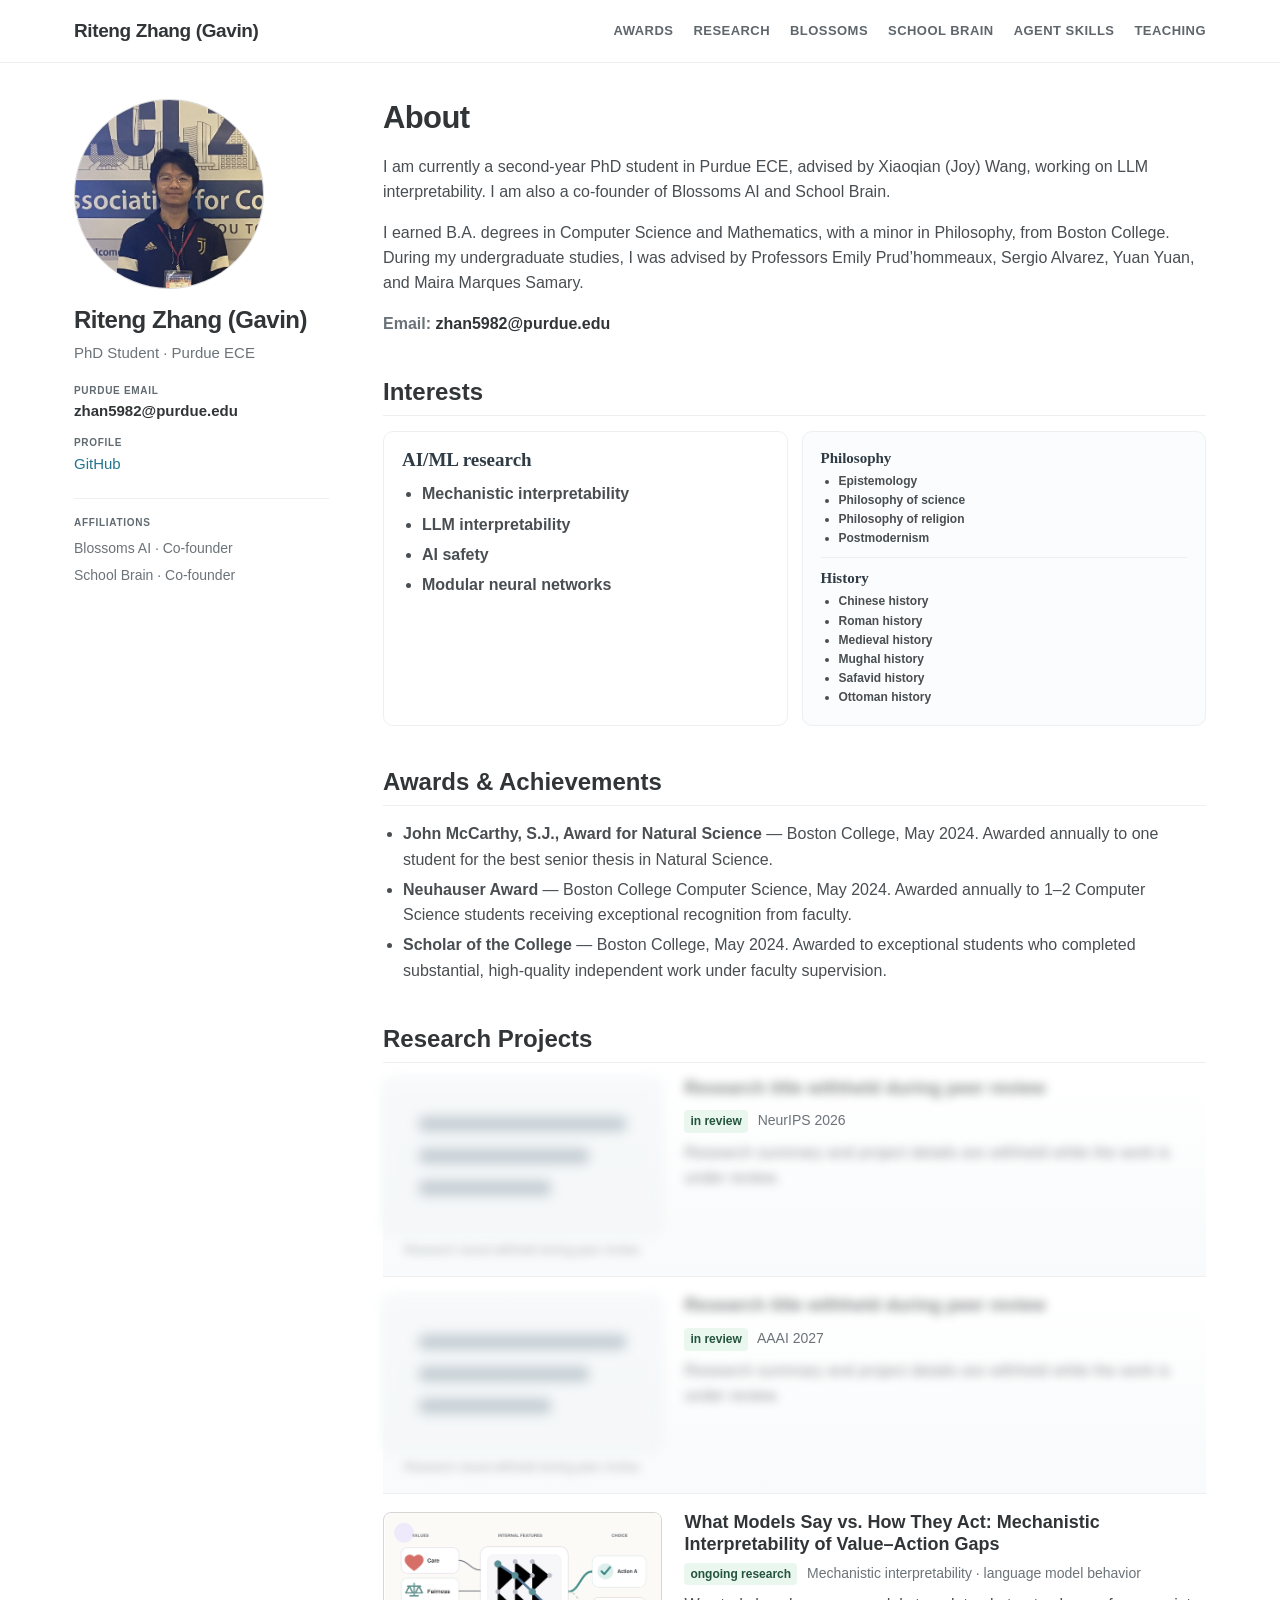
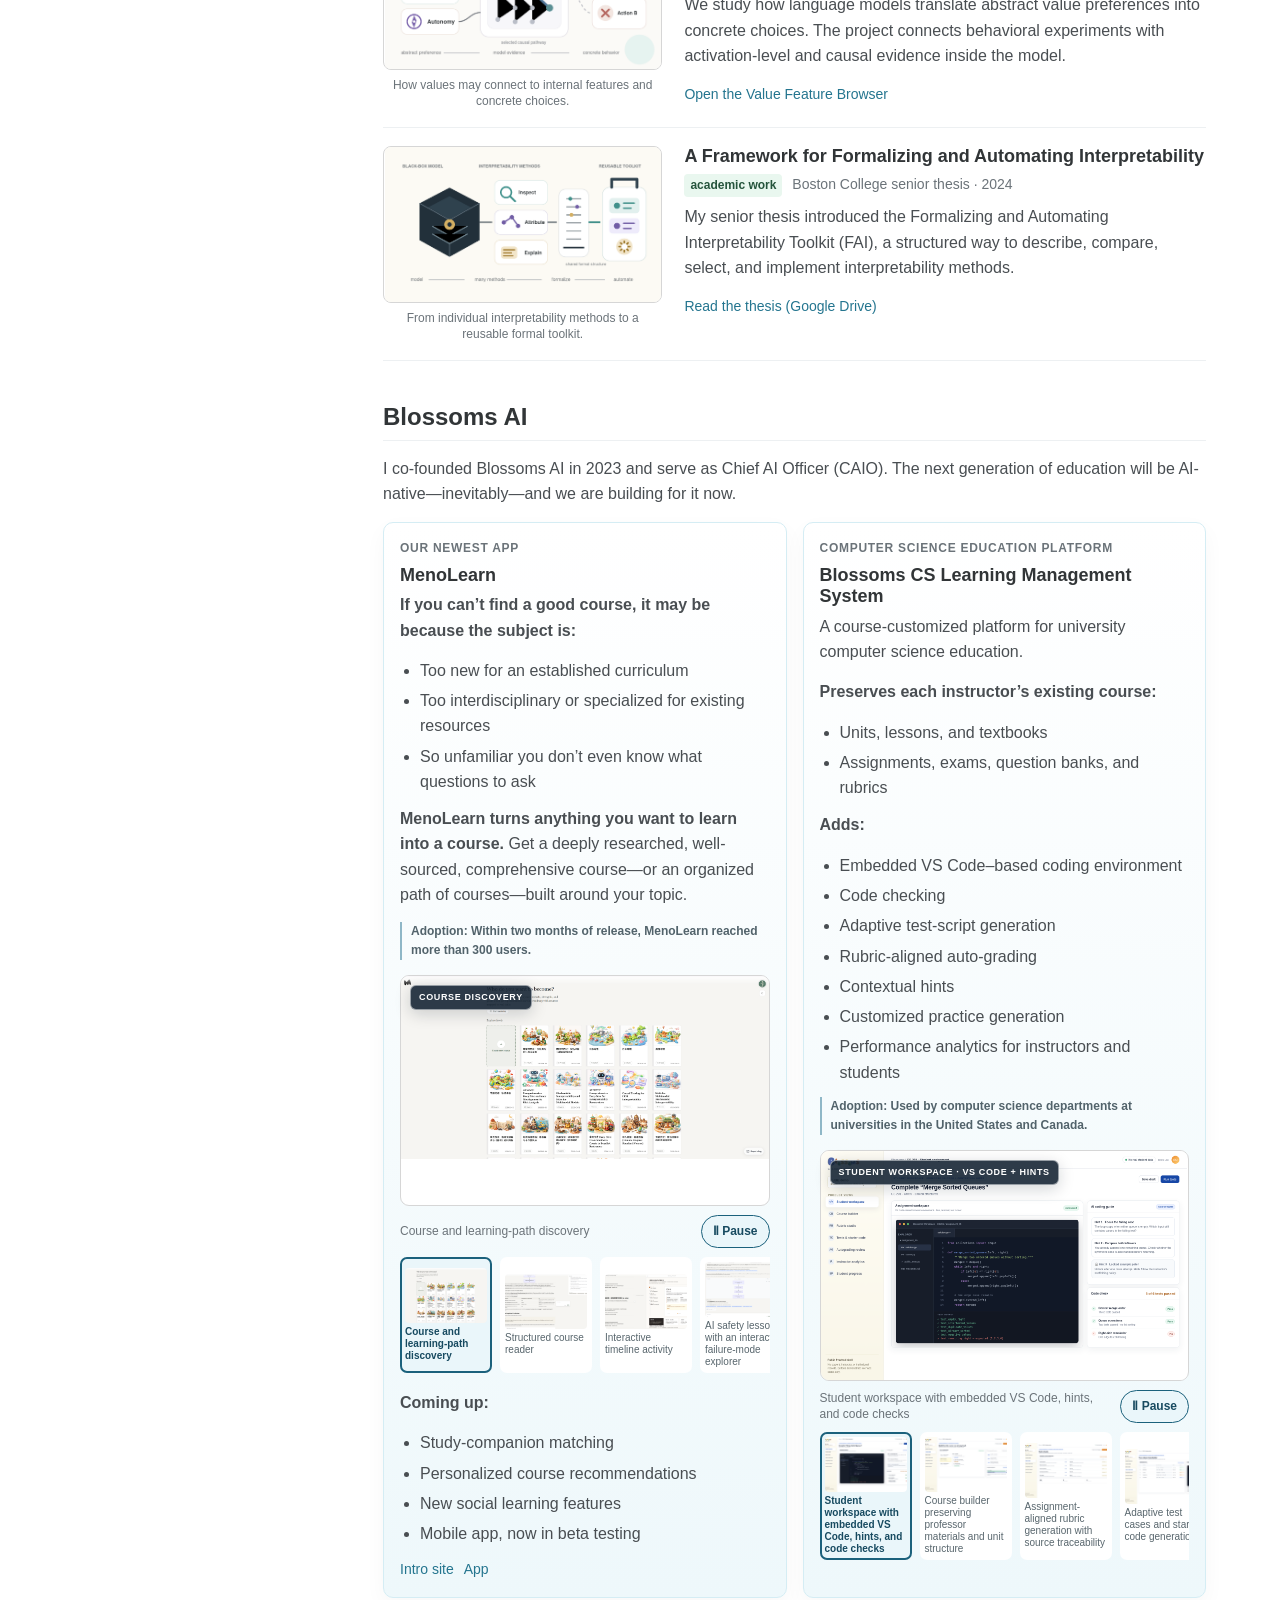
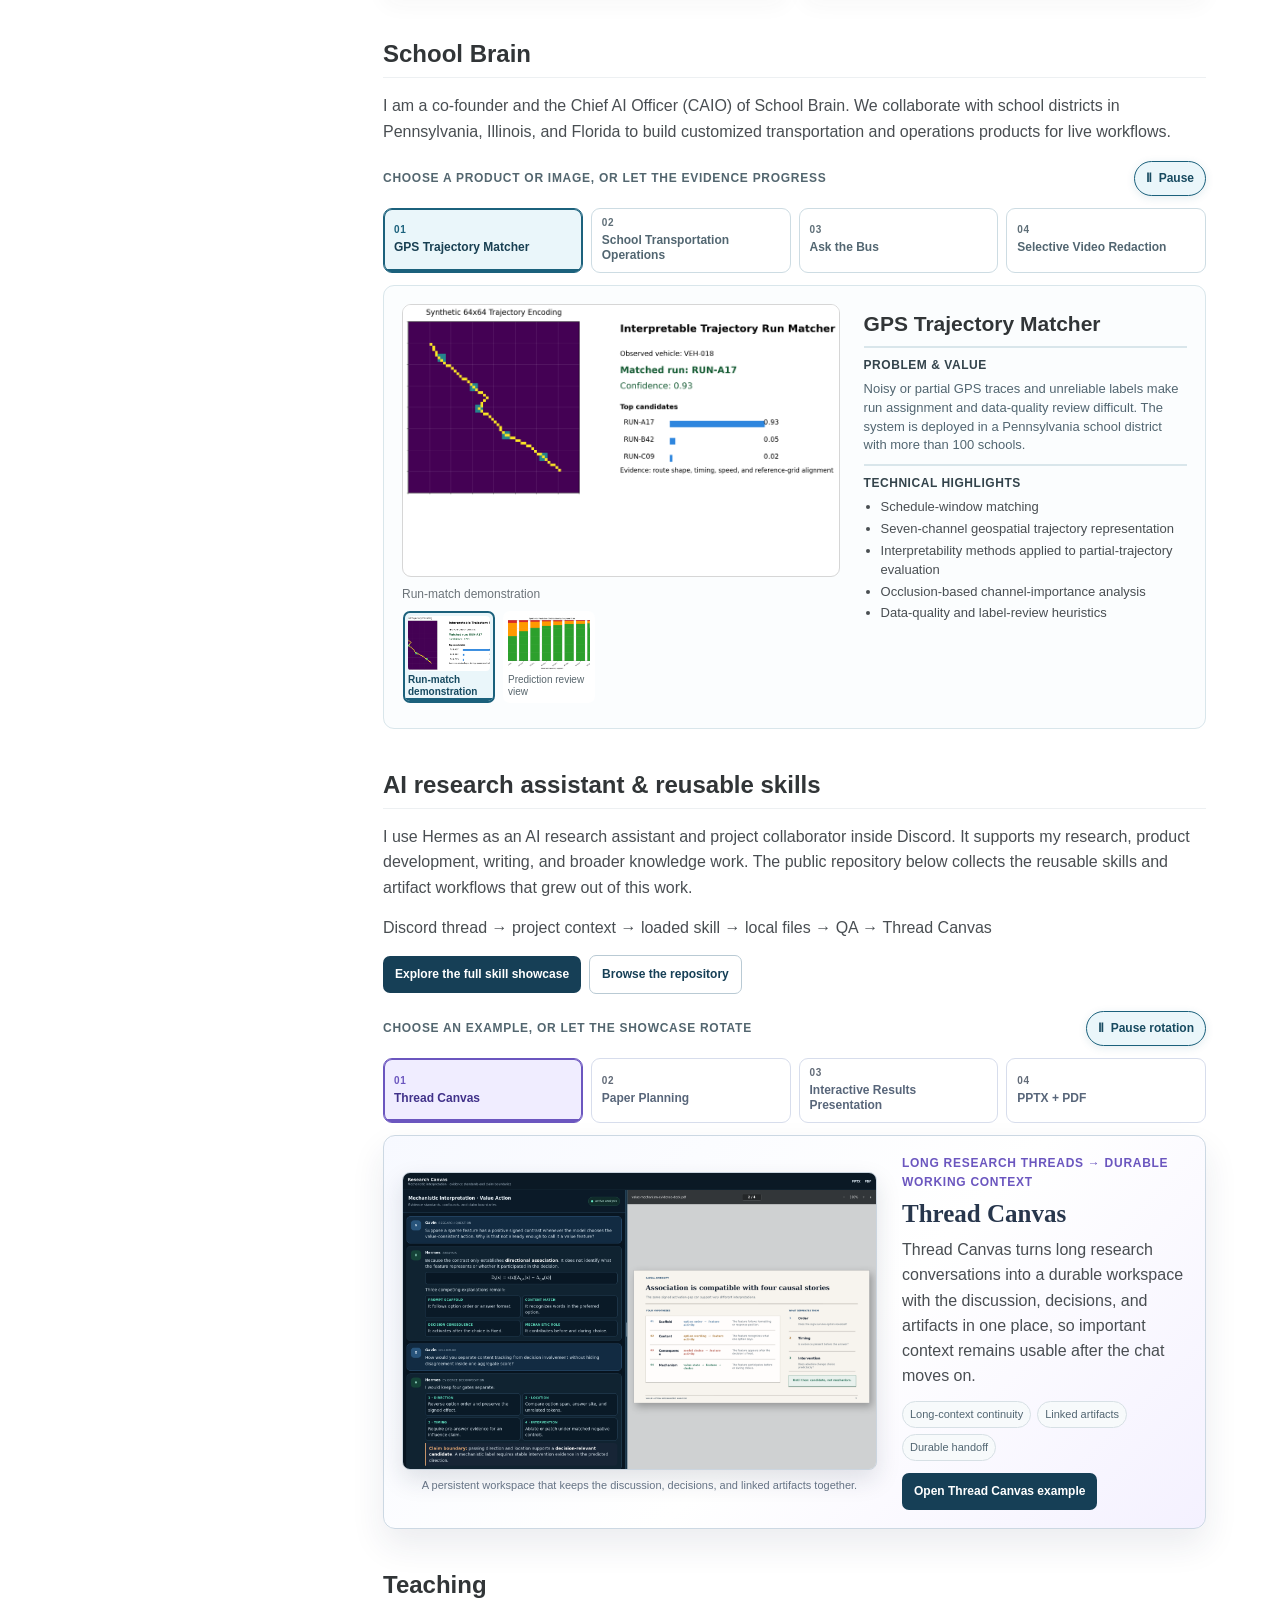
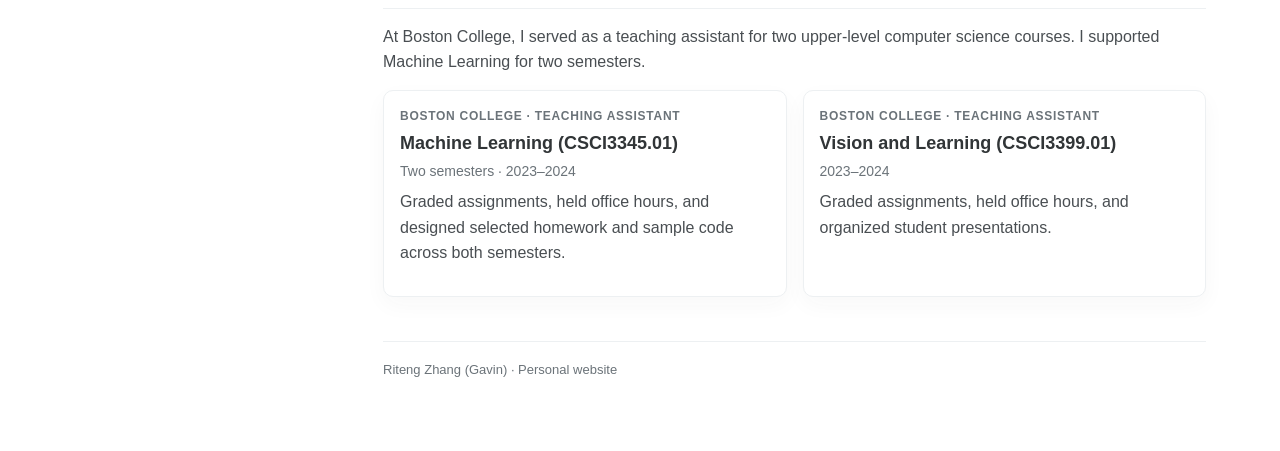
==== commit 90026a1b: "[verified] Preserve concurrent profile improvements" ====
--- a/index.html
+++ b/index.html
@@ -34,7 +34,7 @@
       "url": "https://ritengzhang77-max.github.io/",
       "name": "Riteng Zhang (Gavin Zhang) — Purdue ECE PhD Student",
       "description": "The research and product portfolio of Riteng Zhang, also known as Gavin Zhang.",
-      "dateModified": "2026-07-18T06:06:35Z",
+      "dateModified": "2026-07-19T07:10:59Z",
       "mainEntity": {"@id": "https://ritengzhang77-max.github.io/#riteng-zhang"}
     },
     {
@@ -382,7 +382,7 @@
 <div class="caption">How values may connect to internal features and concrete choices.</div>
 </div>
 <div>
-<h3>Value Action: from abstract values to concrete choices</h3>
+<h3>What Models Say vs. How They Act: Mechanistic Interpretability of Value–Action Gaps</h3>
 <div class="venue"><span class="status public">ongoing research</span> Mechanistic interpretability · language model behavior</div>
 <p>We study how language models translate abstract value preferences into concrete choices. The project connects behavioral experiments with activation-level and causal evidence inside the model.</p>
 <div class="links">
@@ -461,18 +461,18 @@
 </section>
 <section id="schoolbrain">
 <h2>School Brain</h2>
-<p>I am a co-founder and the Chief AI Officer (CAIO) of School Brain. We collaborate with school districts—primarily in Florida and Illinois—to build customized transportation and operations products for live workflows.</p>
+<p>I am a co-founder and the Chief AI Officer (CAIO) of School Brain. We collaborate with school districts in Pennsylvania, Illinois, and Florida to build customized transportation and operations products for live workflows.</p>
 <div class="stage-toolbar">
   <div class="stage-label">Choose a product or image, or let the evidence progress</div>
   <button class="stage-play" id="stage-play" type="button" aria-pressed="true" aria-label="School Brain automatic rotation"><span aria-hidden="true">Ⅱ</span> Pause</button>
 </div>
 <div class="stage-selectors" role="tablist" aria-label="Choose a School Brain project">
-  <button class="stage-select active" id="stage-tab-video" type="button" data-stage="video" role="tab" aria-selected="true" aria-controls="featured-stage" tabindex="0"><span class="stage-number">01</span><span class="stage-name">Selective Video Redaction</span><span class="stage-select-progress" aria-hidden="true"></span></button>
+  <button class="stage-select active" id="stage-tab-trajectory" type="button" data-stage="trajectory" role="tab" aria-selected="true" aria-controls="featured-stage" tabindex="0"><span class="stage-number">01</span><span class="stage-name">GPS Trajectory Matcher</span><span class="stage-select-progress" aria-hidden="true"></span></button>
   <button class="stage-select" id="stage-tab-workflow" type="button" data-stage="workflow" role="tab" aria-selected="false" aria-controls="featured-stage" tabindex="-1"><span class="stage-number">02</span><span class="stage-name">School Transportation Operations</span><span class="stage-select-progress" aria-hidden="true"></span></button>
-  <button class="stage-select" id="stage-tab-trajectory" type="button" data-stage="trajectory" role="tab" aria-selected="false" aria-controls="featured-stage" tabindex="-1"><span class="stage-number">03</span><span class="stage-name">GPS Trajectory Matcher</span><span class="stage-select-progress" aria-hidden="true"></span></button>
-  <button class="stage-select" id="stage-tab-ask" type="button" data-stage="ask" role="tab" aria-selected="false" aria-controls="featured-stage" tabindex="-1"><span class="stage-number">04</span><span class="stage-name">Ask the Bus</span><span class="stage-select-progress" aria-hidden="true"></span></button>
-</div>
-<article class="featured-stage-v2" id="featured-stage" role="tabpanel" aria-labelledby="stage-tab-video" aria-live="polite">
+  <button class="stage-select" id="stage-tab-ask" type="button" data-stage="ask" role="tab" aria-selected="false" aria-controls="featured-stage" tabindex="-1"><span class="stage-number">03</span><span class="stage-name">Ask the Bus</span><span class="stage-select-progress" aria-hidden="true"></span></button>
+  <button class="stage-select" id="stage-tab-video" type="button" data-stage="video" role="tab" aria-selected="false" aria-controls="featured-stage" tabindex="-1"><span class="stage-number">04</span><span class="stage-name">Selective Video Redaction</span><span class="stage-select-progress" aria-hidden="true"></span></button>
+</div>
+<article class="featured-stage-v2" id="featured-stage" role="tabpanel" aria-labelledby="stage-tab-trajectory" aria-live="polite">
   <div id="stage-media"></div>
   <div class="stage-copy" id="stage-copy"></div>
 </article>
@@ -609,18 +609,18 @@
  galleryControllers.push({pause:()=>{if(playing)setPlaying(false)}});
 });
 
-const stageOrder=['video','workflow','trajectory','ask'];
+const stageOrder=['trajectory','workflow','ask','video'];
 const stageData={
  video:{
   title:'Selective Video Redaction',
-  problem:'Manually finding and redacting specific people across long videos is slow and labor-intensive. Selective Video Redaction automates the process.',
+  problem:'School districts may need to share bus or school video when parents request footage, but other students and bystanders create privacy concerns that can block or delay release. Manually locating and redacting those people across long videos is slow and labor-intensive. Selective Video Redaction lets staff choose who remains visible and automatically redacts the others.',
   technical:['Operator-selected identities','Person segmentation and identity tracking','Selective redaction'],
   link:'https://schoolbrain.us/video-blur/',action:'Open Selective Video Redaction',
   images:[{src:'assets/selective-video-redaction-dashboard-public-demo.png',alt:'Selective Video Redaction dashboard with original footage replaced by an unrelated blurred scene for public display',caption:'Public demo with source footage replaced'}]
  },
  workflow:{
   title:'School Transportation Operations',
-  problem:'Driver inspections, mileage, fuel, and incidents otherwise move through disconnected forms and manual re-entry. Our system digitizes operational review and claim-support preparation.',
+  problem:'Driver inspections, mileage, fuel, and incidents otherwise move through disconnected forms and manual re-entry. Our system digitizes operational review and claim-support preparation and is deployed across multiple Illinois school districts, including Skokie 68.',
   technical:['Validated form-to-relational-record mapping','Route-aware mileage and claim-line aggregation','Source-row drilldowns, exports, and internal approval','Read-only, schema-aware assistant grounded in office data'],
   images:[
    {src:'assets/workflow-suite-office-summary-synthetic.png',alt:'Public-safe transportation office summary',caption:'Office summary'},
@@ -632,7 +632,7 @@
  },
  trajectory:{
   title:'GPS Trajectory Matcher',
-  problem:'Noisy or partial GPS traces and unreliable labels make run assignment and data-quality review difficult.',
+  problem:'Noisy or partial GPS traces and unreliable labels make run assignment and data-quality review difficult. The system is deployed in a Pennsylvania school district with more than 100 schools.',
   technical:['Schedule-window matching','Seven-channel geospatial trajectory representation','Interpretability methods applied to partial-trajectory evaluation','Occlusion-based channel-importance analysis','Data-quality and label-review heuristics'],
   images:[
    {src:'assets/trajectory-synthetic-match-demo.png',alt:'Public-safe trajectory match demonstration with illustrative values',caption:'Run-match demonstration'},
@@ -641,7 +641,7 @@
  ask:{
   title:'Ask the Bus',
   problem:'Transportation staff need current answers about rules, forms, and procedures. The knowledge is scattered across official sites, long documents, and state-specific databases. Without reliable retrieval, staff often depend on conferences or professional connections for timely guidance.',
- technical:['Official-source acquisition across state databases','State-level Source Recall Metric for evaluating source coverage and retrieval performance','Passage retrieval from long PDFs','Specialized parsing for complex tables, forms, and irregular document formats','Transportation-specific ontology construction','Hybrid lexical/embedding retrieval with query expansion','Source reranking across candidate repositories and documents','Form retrieval','Form generation','Page-level, table-level, and form-level citations','Source freshness and confidence checks'],
+ technical:['Official-source acquisition across state databases','State-level Source Recall Metric for evaluating source coverage and retrieval performance','Passage retrieval from long PDFs','Specialized parsing for complex tables, forms, and irregular document formats','Transportation-specific ontology construction','Hybrid lexical/embedding retrieval with query expansion','Source reranking across candidate repositories and documents','Form retrieval','Form generation','Page-level, table-level, and form-level citations','Source freshness and confidence checks','On our internal benchmarks, Ask the Bus outperformed every retrieval system and state-of-the-art large language reasoning model we tested on both accuracy and latency'],
  images:[
    {src:'assets/ask-the-bus-photo-school-crossing-live.png',alt:'Live Ask the Bus answer to a casual driver question with a public-safe school-crossing photo attached',caption:'Photo review · school crossing'},
    {src:'assets/ask-the-bus-official-checklist-retrieval-live.png',alt:'Live Ask the Bus result retrieving the official Hazardous Walking Site Review Checklist and its sources',caption:'Official checklist retrieval'},
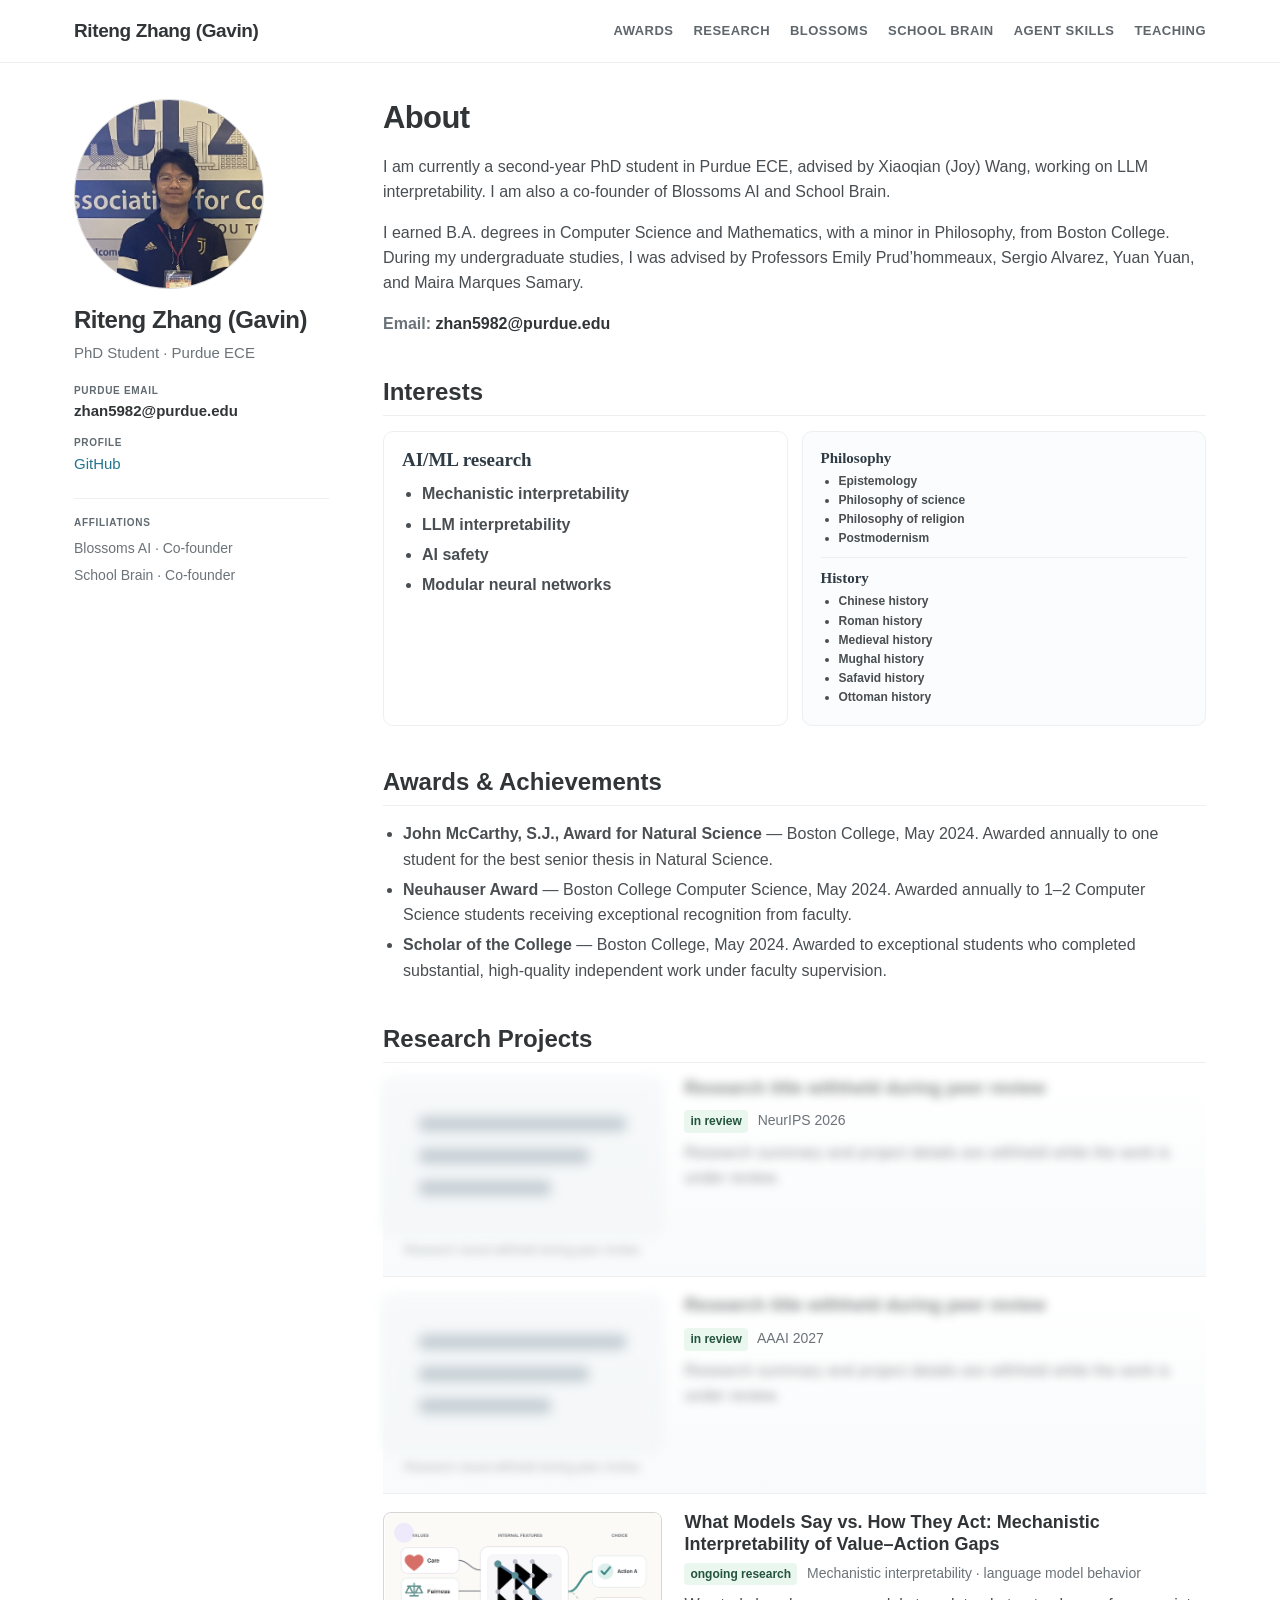
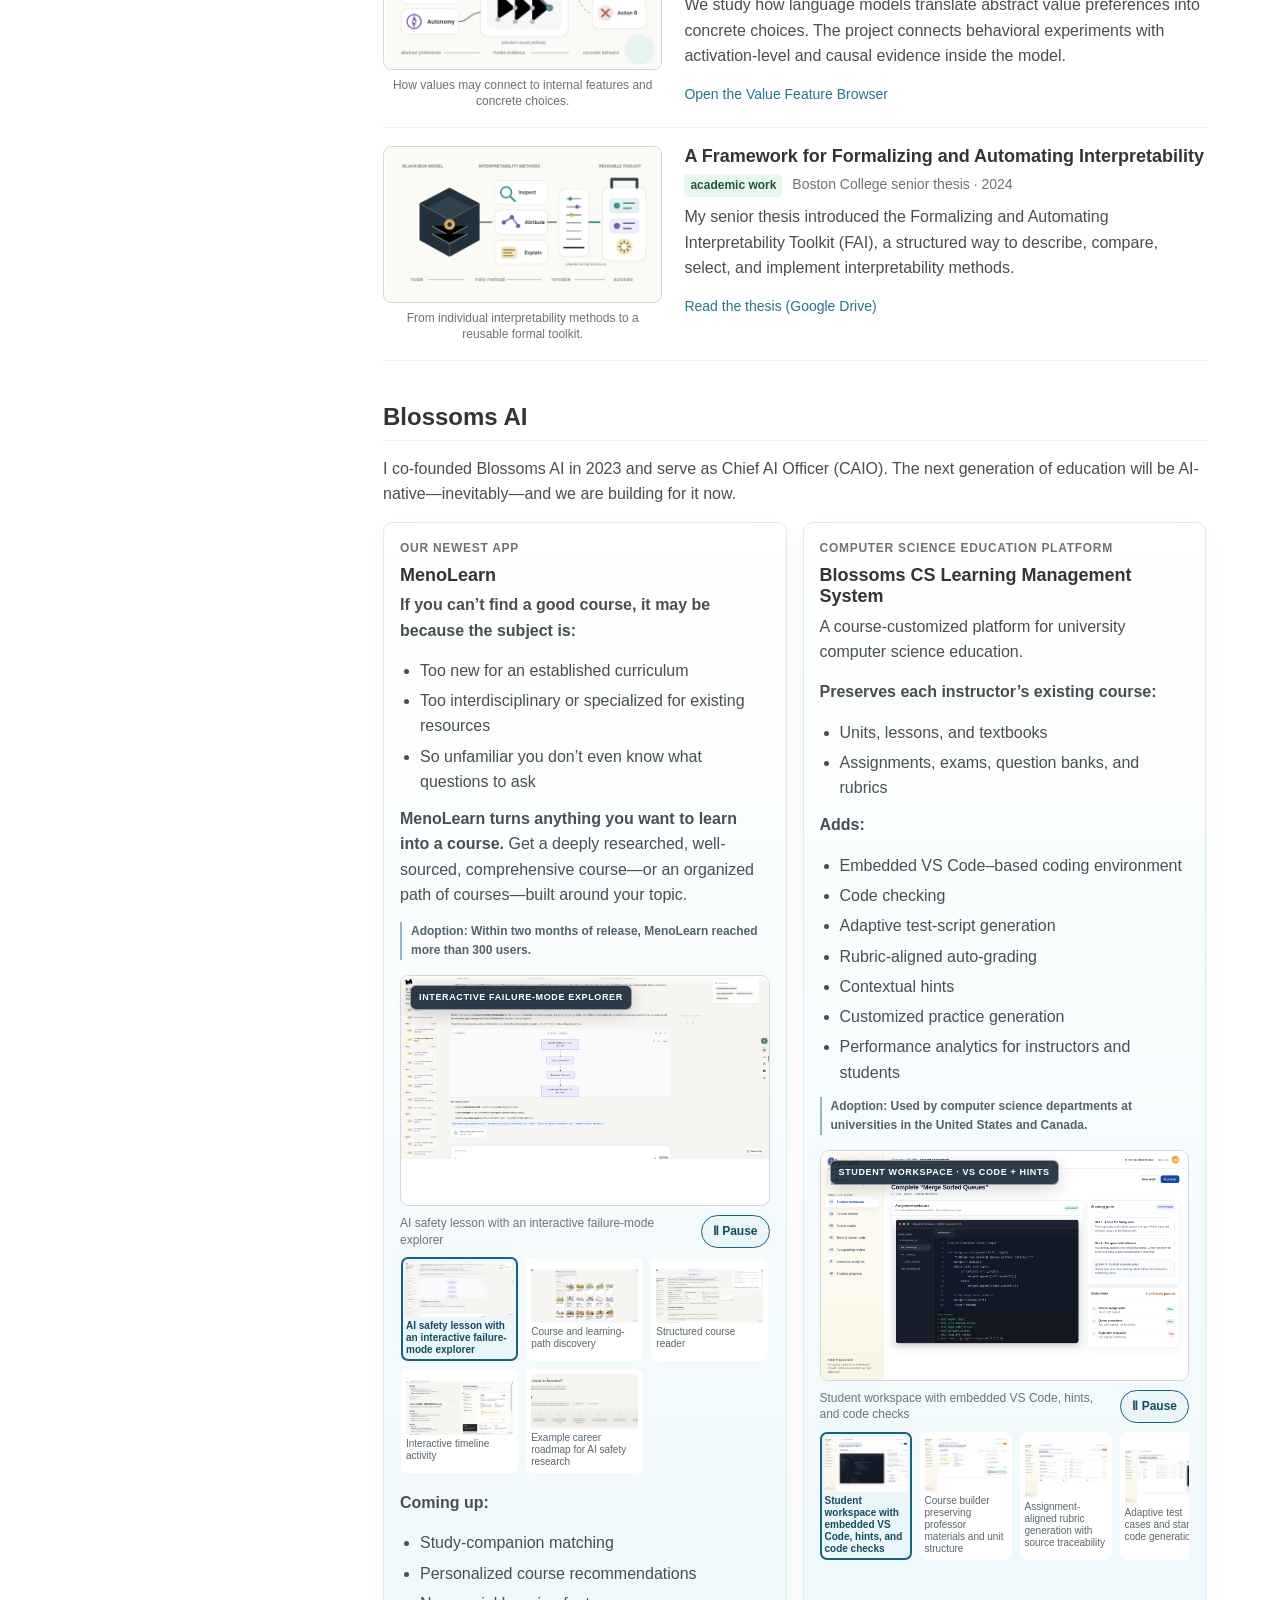
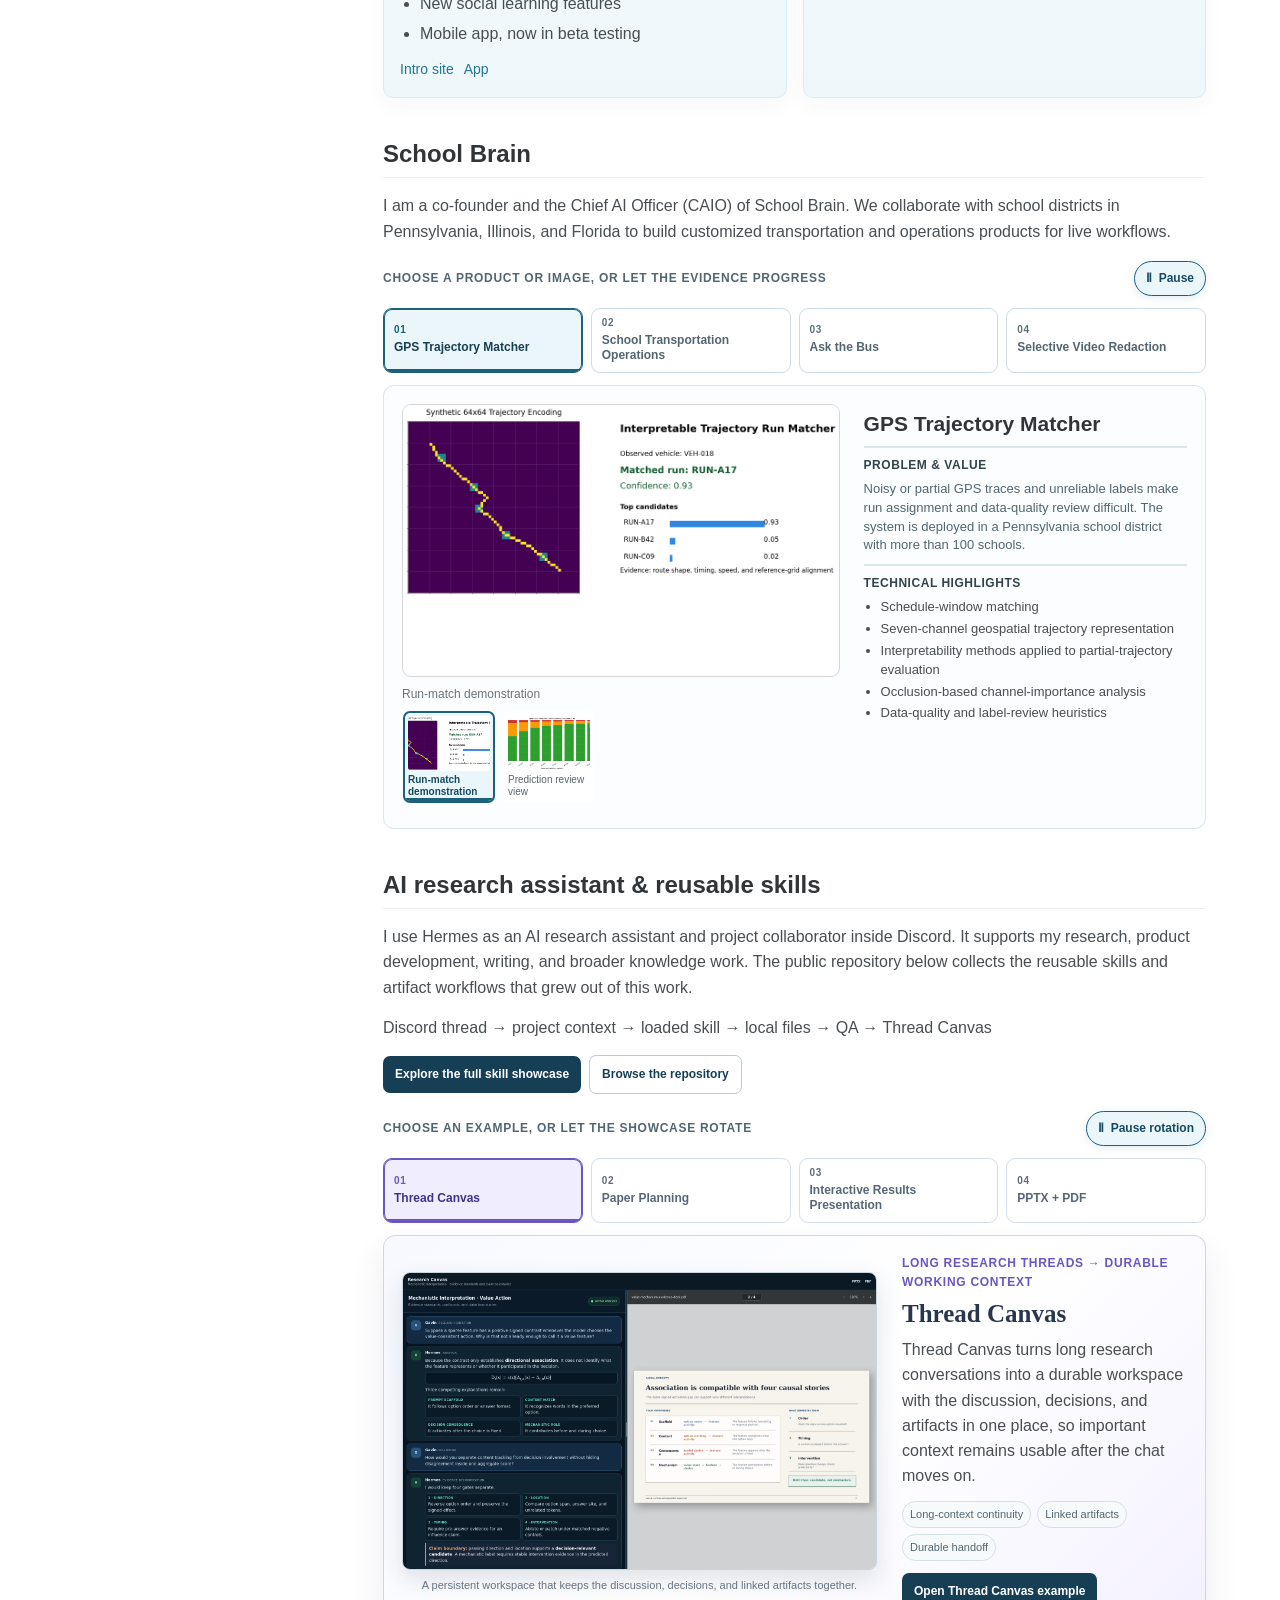
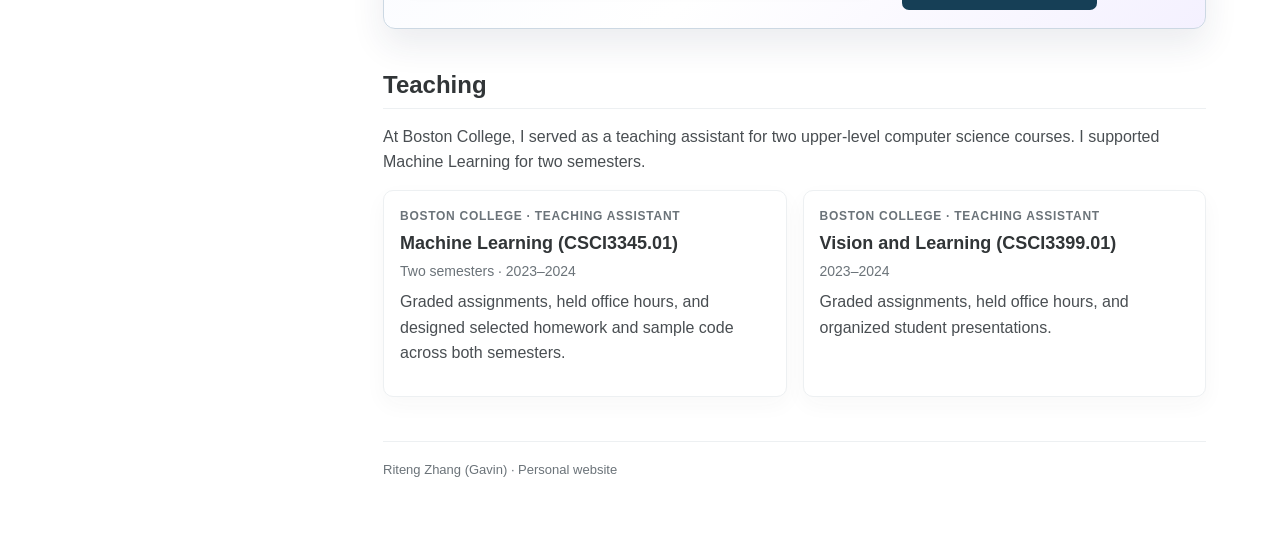
==== commit c13ba633: "[verified] Expand and reorder MenoLearn showcase" ====
--- a/index.html
+++ b/index.html
@@ -34,7 +34,7 @@
       "url": "https://ritengzhang77-max.github.io/",
       "name": "Riteng Zhang (Gavin Zhang) — Purdue ECE PhD Student",
       "description": "The research and product portfolio of Riteng Zhang, also known as Gavin Zhang.",
-      "dateModified": "2026-07-19T07:10:59Z",
+      "dateModified": "2026-07-19T23:12:41Z",
       "mainEntity": {"@id": "https://ritengzhang77-max.github.io/#riteng-zhang"}
     },
     {
@@ -270,6 +270,9 @@
 .featured-stage-v2 .gallery-thumbs.ask-evidence-thumbs{display:grid;grid-template-columns:repeat(5,minmax(0,1fr));overflow:visible}
 .featured-stage-v2 .ask-evidence-thumbs .gallery-thumb{width:auto;min-width:0;max-width:none;flex:none}
 @media(max-width:1199px){.featured-stage-v2 .gallery-thumbs.ask-evidence-thumbs{grid-template-columns:repeat(3,minmax(0,1fr))}}
+/* Five MenoLearn states remain simultaneously discoverable in a compact 3+2 grid. */
+.product-gallery[data-gallery="menolearn"] .gallery-thumbs{display:grid;grid-template-columns:repeat(3,minmax(0,1fr));overflow:visible}
+.product-gallery[data-gallery="menolearn"] .gallery-thumb{width:auto;min-width:0;max-width:none;flex:none}
 @media(prefers-reduced-motion:reduce){html{scroll-behavior:auto}.stage-select-progress,.stage-thumb-progress{animation:none!important}.featured-stage-v2{transition:none}}
 </style></head>
 <body>
@@ -574,10 +577,11 @@
 
 const blossomGalleries={
  menolearn:[
+  {src:'assets/menolearn-interactive-failure-mode-explorer.png',alt:'MenoLearn AI safety course lesson with unit navigation, key concepts, a Mermaid failure-mode flowchart, guided prompts, and a downloadable interactive HTML activity',caption:'AI safety lesson with an interactive failure-mode explorer',tag:'Interactive failure-mode explorer'},
   {src:'assets/menolearn-course-gallery.png',alt:'MenoLearn course discovery grid with course cards',caption:'Course and learning-path discovery',tag:'Course discovery'},
   {src:'assets/menolearn-ai-safety-course-reader.png',alt:'MenoLearn course reader with lesson outline and learning content',caption:'Structured course reader',tag:'Structured course reader'},
   {src:'assets/menolearn-interactive-timeline-activity.png',alt:'MenoLearn interactive timeline within a course lesson',caption:'Interactive timeline activity',tag:'Interactive learning activity'},
-  {src:'assets/menolearn-interactive-failure-mode-explorer.png',alt:'MenoLearn AI safety course lesson with unit navigation, key concepts, a Mermaid failure-mode flowchart, guided prompts, and a downloadable interactive HTML activity',caption:'AI safety lesson with an interactive failure-mode explorer',tag:'Interactive failure-mode explorer'}
+  {src:'assets/menolearn-ai-safety-career-roadmap.png',alt:'MenoLearn career-path planner showing an example AI safety research scientist goal and a sequenced roadmap of courses',caption:'Example career roadmap for AI safety research',tag:'Personalized career roadmap'}
  ],
  lms:[
   {src:'assets/blossoms-lms-workspace-vscode-hints.png',alt:'Public Blossoms LMS frontend shell showing an embedded VS Code based student workspace, contextual hints, and test results',caption:'Student workspace with embedded VS Code, hints, and code checks',tag:'Student workspace · VS Code + hints'},
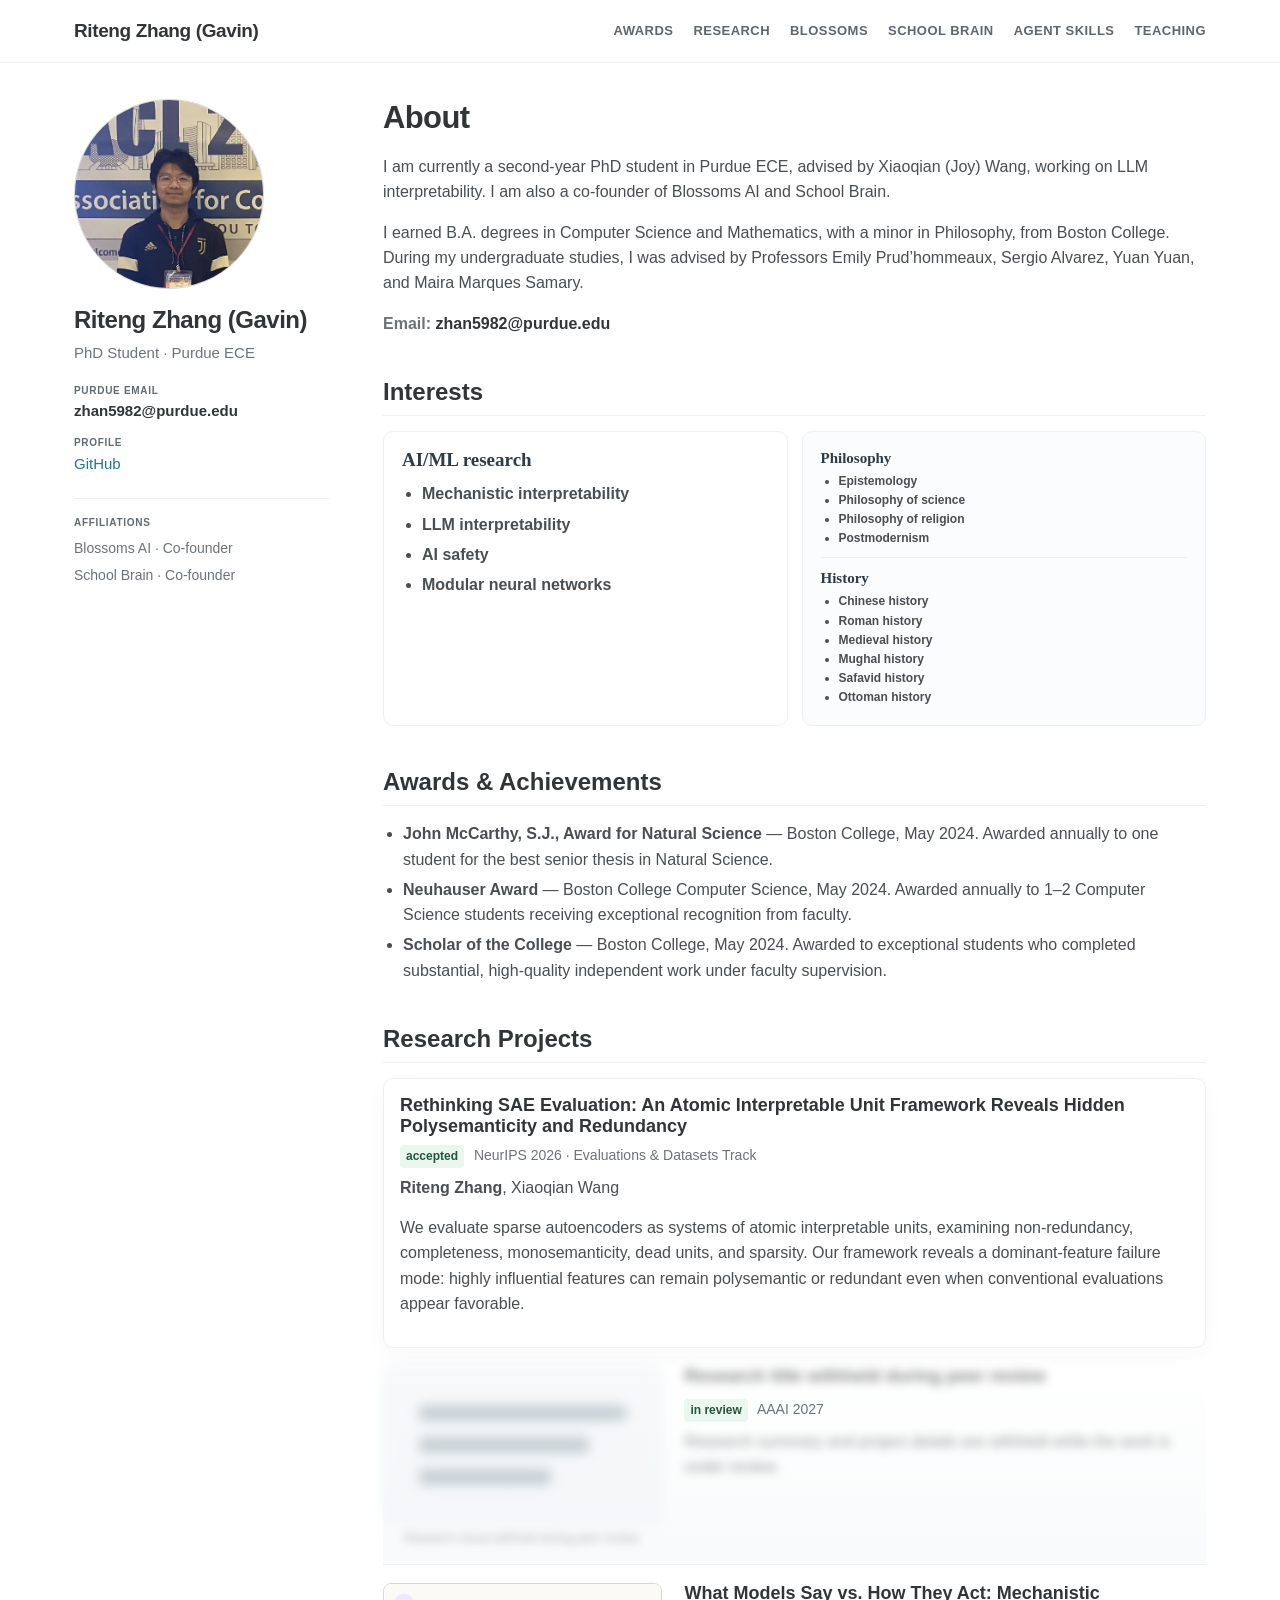
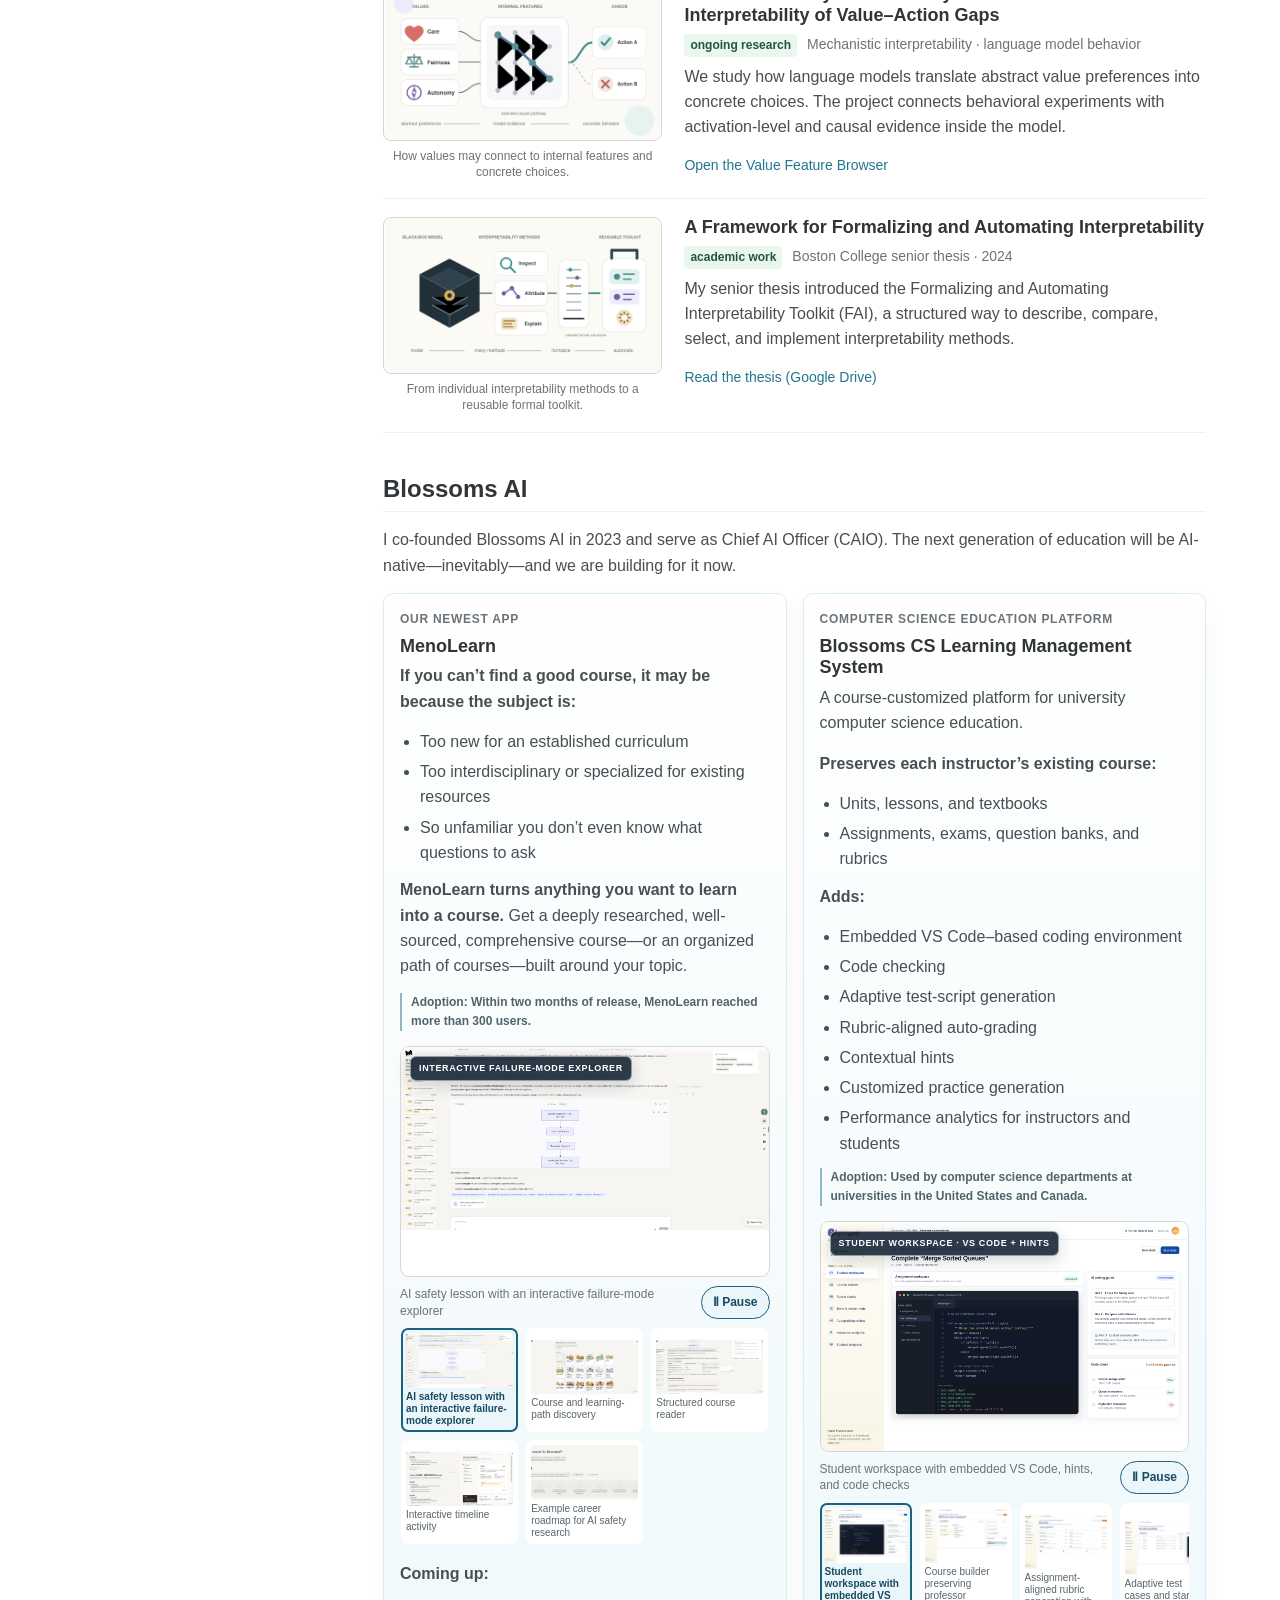
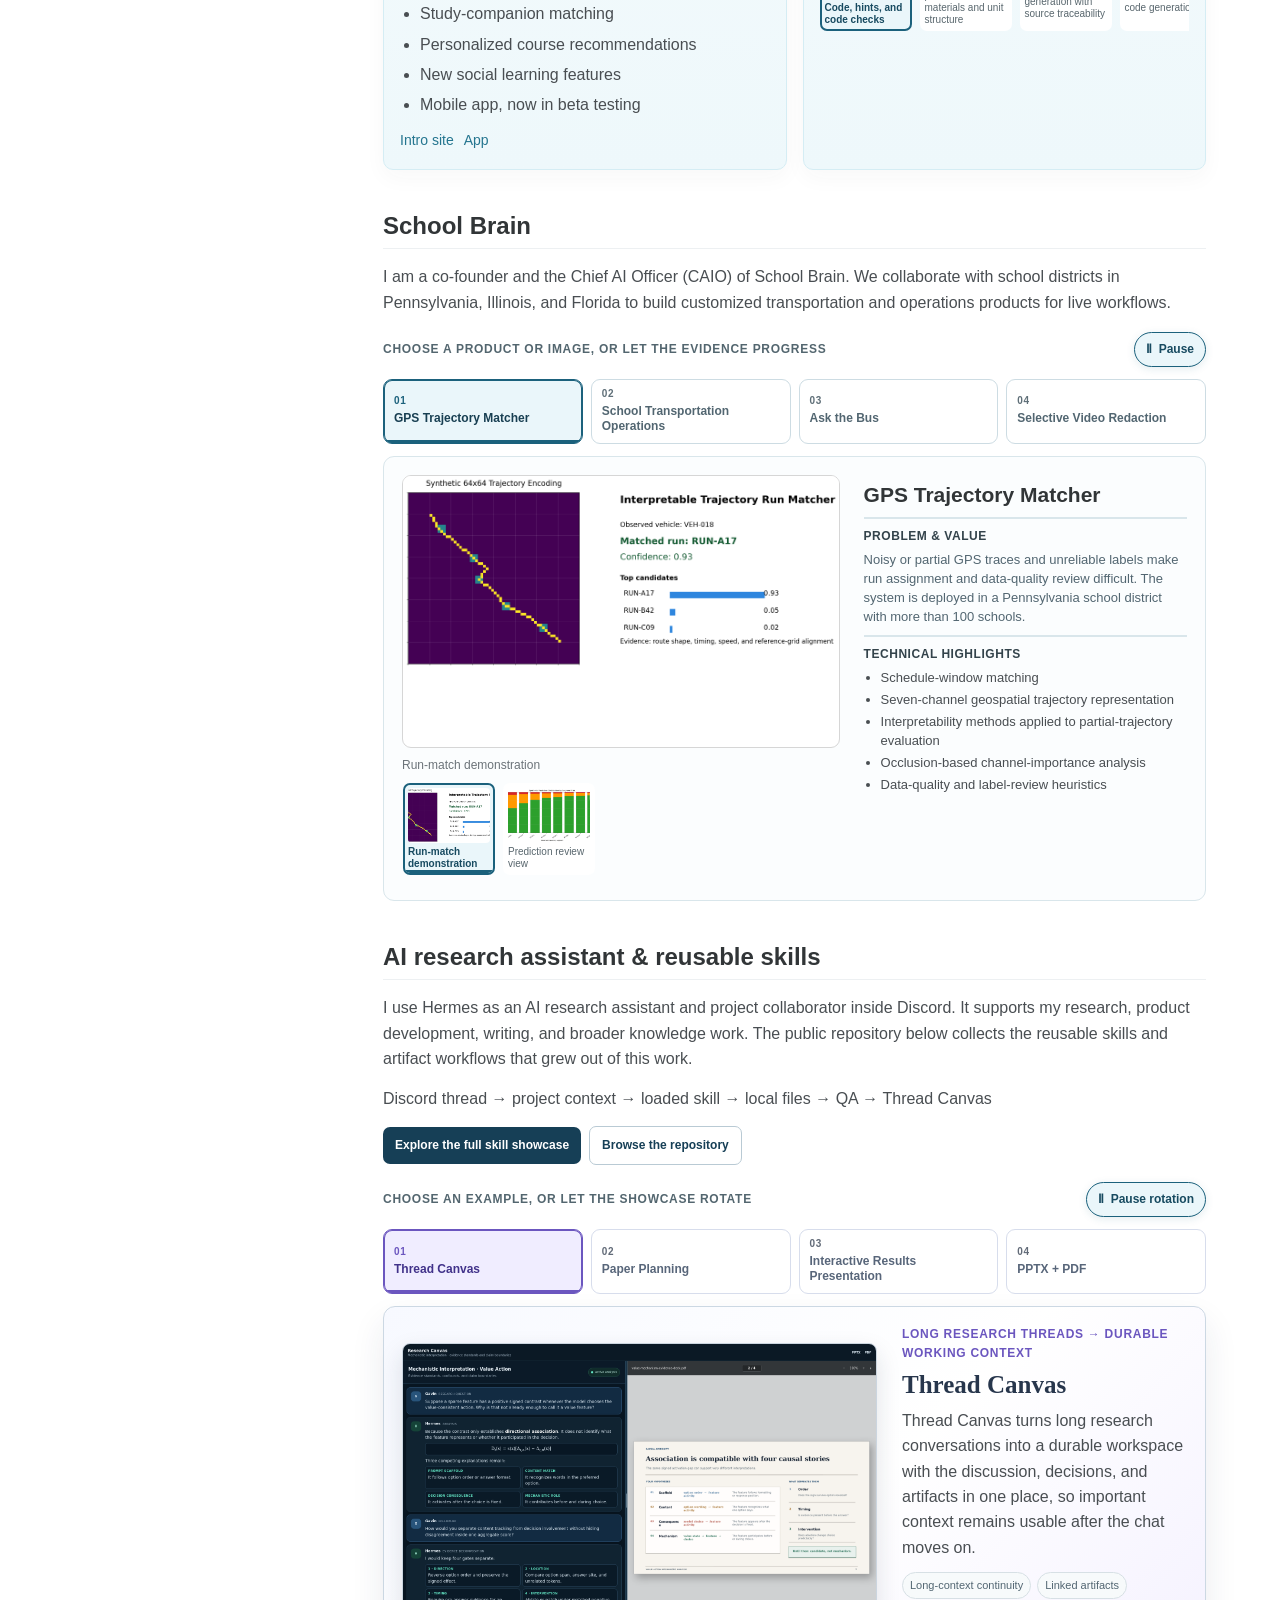
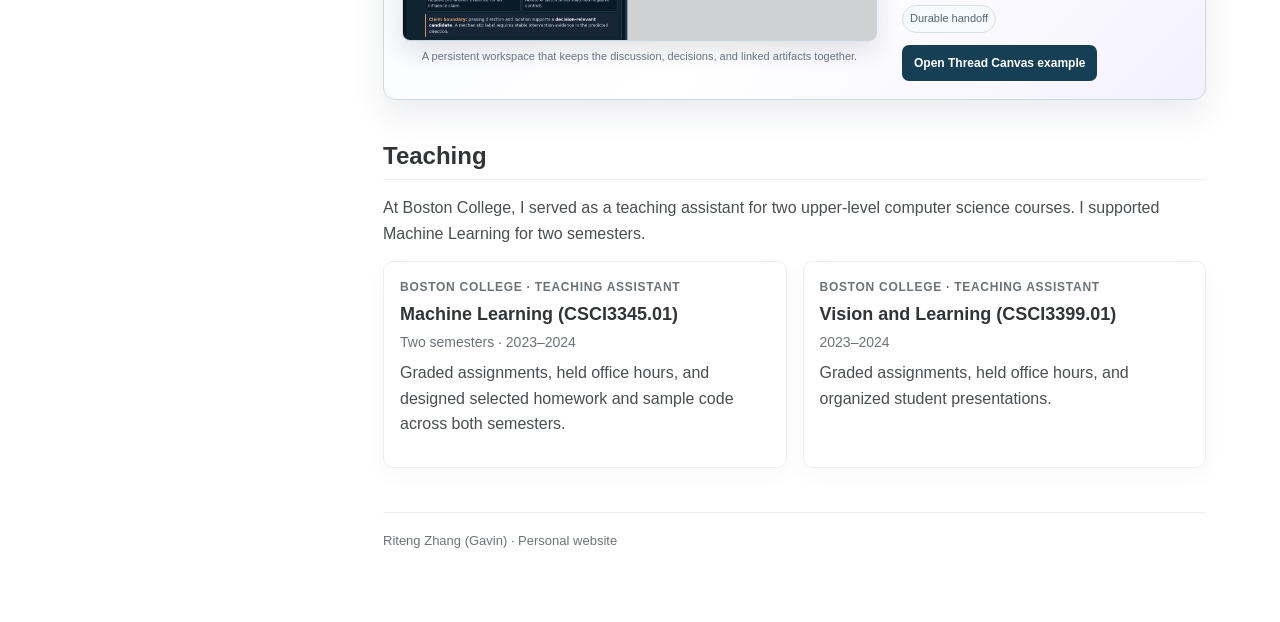
==== commit d37c3449: "Update SAE evaluation paper to NeurIPS 2026 accepted" ====
--- a/index.html
+++ b/index.html
@@ -34,7 +34,7 @@
       "url": "https://ritengzhang77-max.github.io/",
       "name": "Riteng Zhang (Gavin Zhang) — Purdue ECE PhD Student",
       "description": "The research and product portfolio of Riteng Zhang, also known as Gavin Zhang.",
-      "dateModified": "2026-07-19T23:12:41Z",
+      "dateModified": "2026-09-30",
       "mainEntity": {"@id": "https://ritengzhang77-max.github.io/#riteng-zhang"}
     },
     {
@@ -355,17 +355,11 @@
 <section id="research-projects">
 <h2>Research Projects</h2>
 <div class="project-list">
-<article class="project anonymous-project" aria-label="Research work in review for NeurIPS 2026; title and details withheld">
-<div class="project-media" aria-hidden="true">
-<div class="anonymous-cover"><span class="anonymous-cover-line"></span><span class="anonymous-cover-line"></span><span class="anonymous-cover-line"></span></div>
-<div class="caption anonymous-blur">Research visual withheld during peer review.</div>
-</div>
-<div>
-<h3 class="anonymous-blur" aria-hidden="true">Research title withheld during peer review</h3>
-<div class="venue"><span class="status public">in review</span> NeurIPS 2026</div>
-<p class="anonymous-blur" aria-hidden="true">Research summary and project details are withheld while the work is under review.</p>
-<span class="sr-only">Title and details withheld during review.</span>
-</div>
+<article class="card" id="sae-evaluation">
+<h3>Rethinking SAE Evaluation: An Atomic Interpretable Unit Framework Reveals Hidden Polysemanticity and Redundancy</h3>
+<div class="venue"><span class="status public">accepted</span> NeurIPS 2026 · Evaluations &amp; Datasets Track</div>
+<p><strong>Riteng Zhang</strong>, Xiaoqian Wang</p>
+<p>We evaluate sparse autoencoders as systems of atomic interpretable units, examining non-redundancy, completeness, monosemanticity, dead units, and sparsity. Our framework reveals a dominant-feature failure mode: highly influential features can remain polysemantic or redundant even when conventional evaluations appear favorable.</p>
 </article>
 <article class="project anonymous-project" aria-label="Research work in review for AAAI 2027; title and details withheld">
 <div class="project-media" aria-hidden="true">
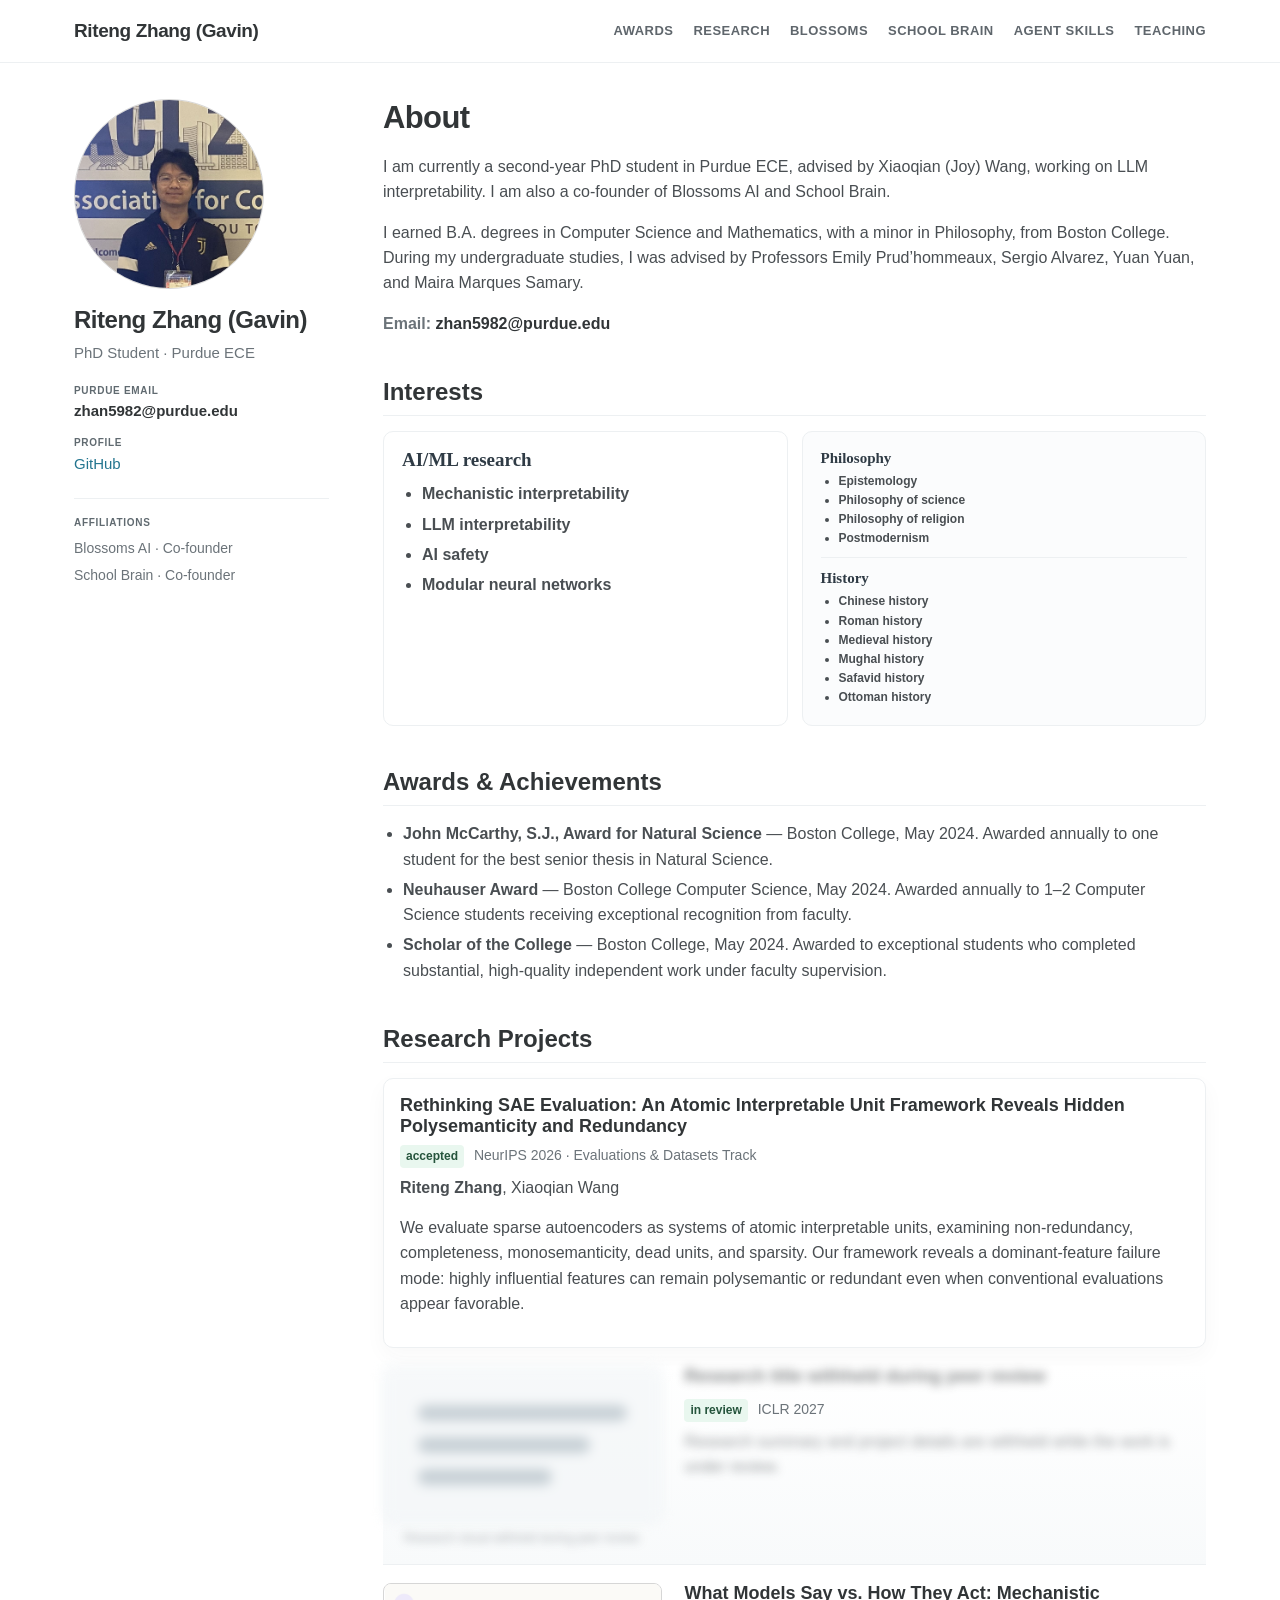
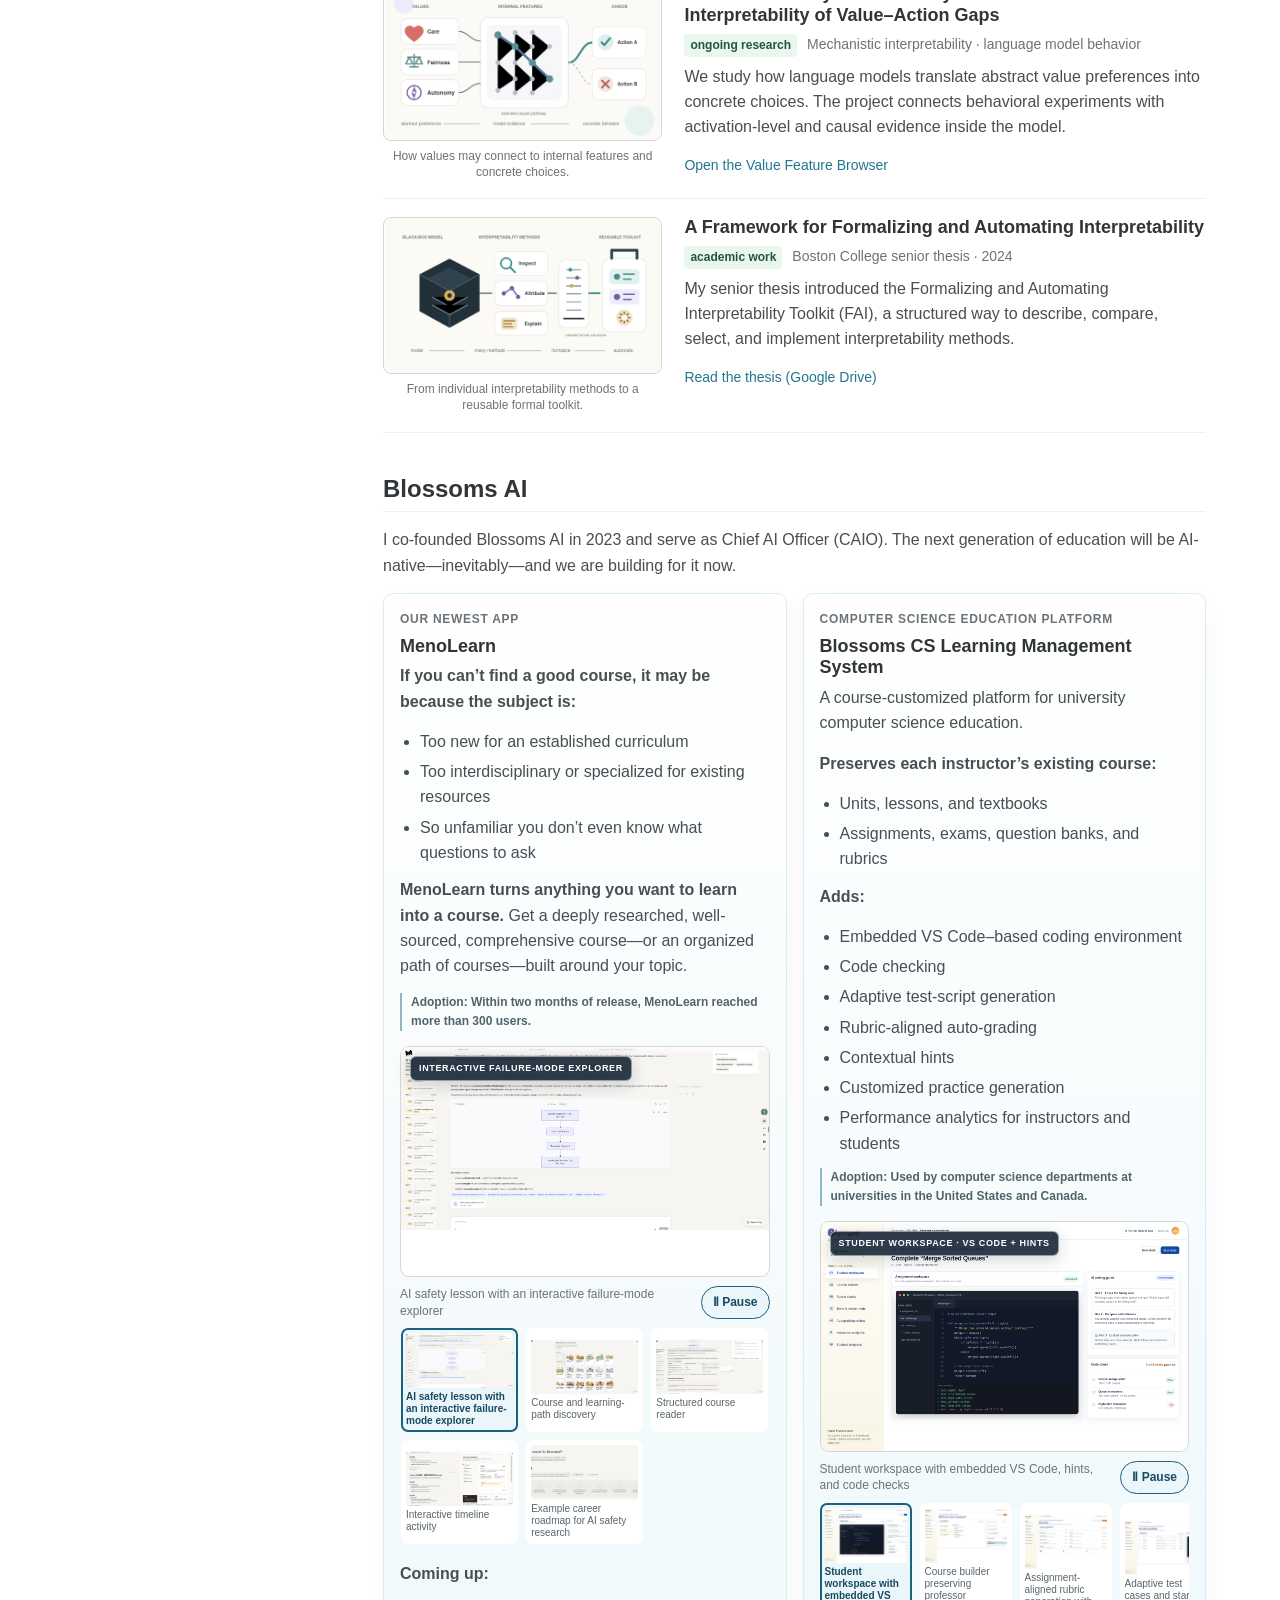
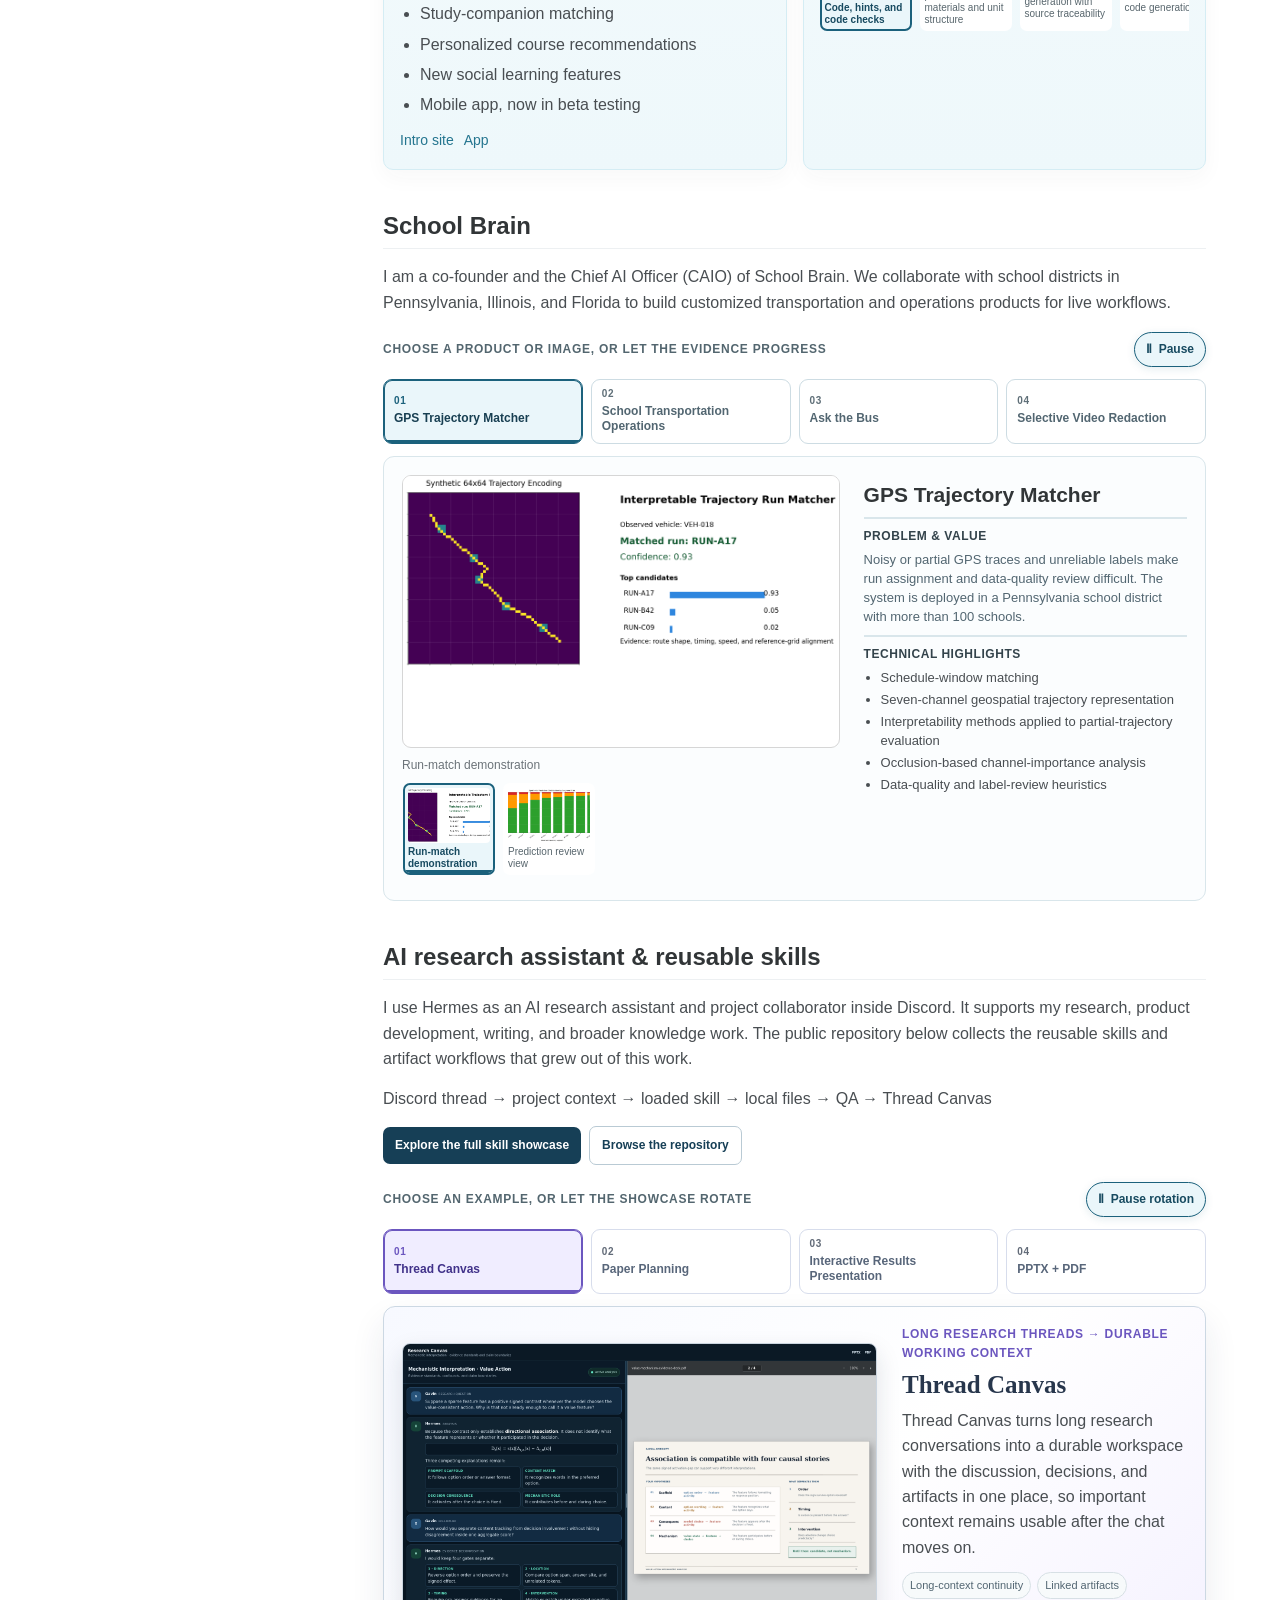
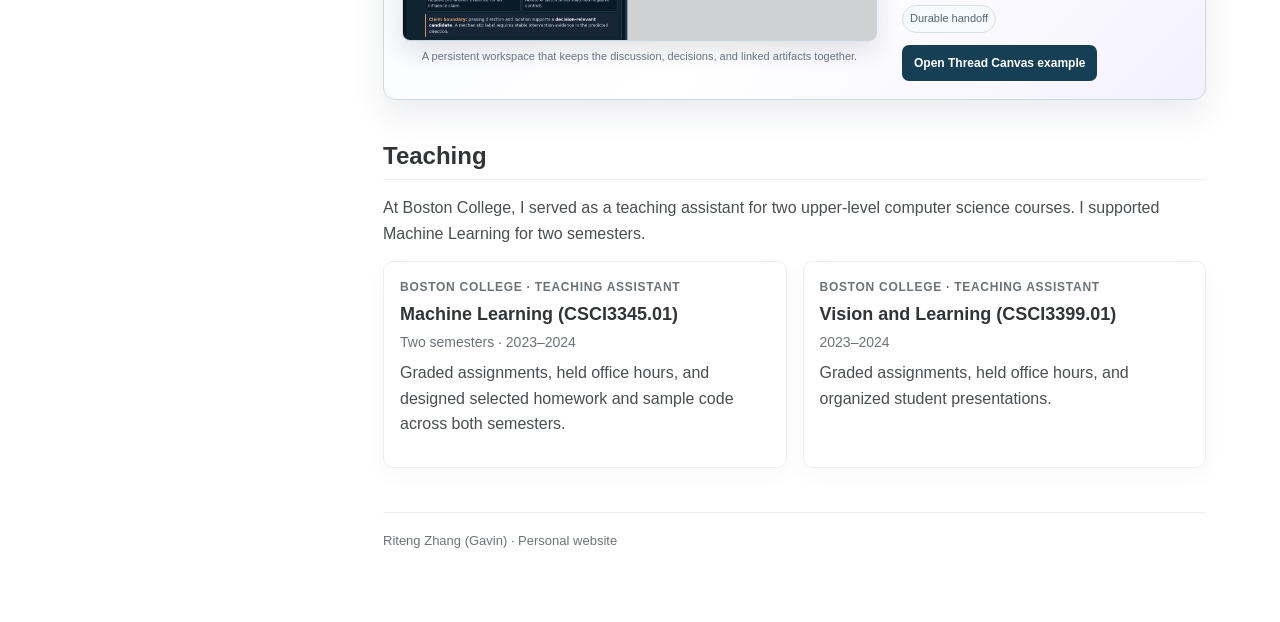
==== commit 15d19f62: "Correct anonymous research venue to ICLR 2027" ====
--- a/index.html
+++ b/index.html
@@ -361,14 +361,14 @@
 <p><strong>Riteng Zhang</strong>, Xiaoqian Wang</p>
 <p>We evaluate sparse autoencoders as systems of atomic interpretable units, examining non-redundancy, completeness, monosemanticity, dead units, and sparsity. Our framework reveals a dominant-feature failure mode: highly influential features can remain polysemantic or redundant even when conventional evaluations appear favorable.</p>
 </article>
-<article class="project anonymous-project" aria-label="Research work in review for AAAI 2027; title and details withheld">
+<article class="project anonymous-project" aria-label="Research work in review for ICLR 2027; title and details withheld">
 <div class="project-media" aria-hidden="true">
 <div class="anonymous-cover"><span class="anonymous-cover-line"></span><span class="anonymous-cover-line"></span><span class="anonymous-cover-line"></span></div>
 <div class="caption anonymous-blur">Research visual withheld during peer review.</div>
 </div>
 <div>
 <h3 class="anonymous-blur" aria-hidden="true">Research title withheld during peer review</h3>
-<div class="venue"><span class="status public">in review</span> AAAI 2027</div>
+<div class="venue"><span class="status public">in review</span> ICLR 2027</div>
 <p class="anonymous-blur" aria-hidden="true">Research summary and project details are withheld while the work is under review.</p>
 <span class="sr-only">Title and details withheld during review.</span>
 </div>
